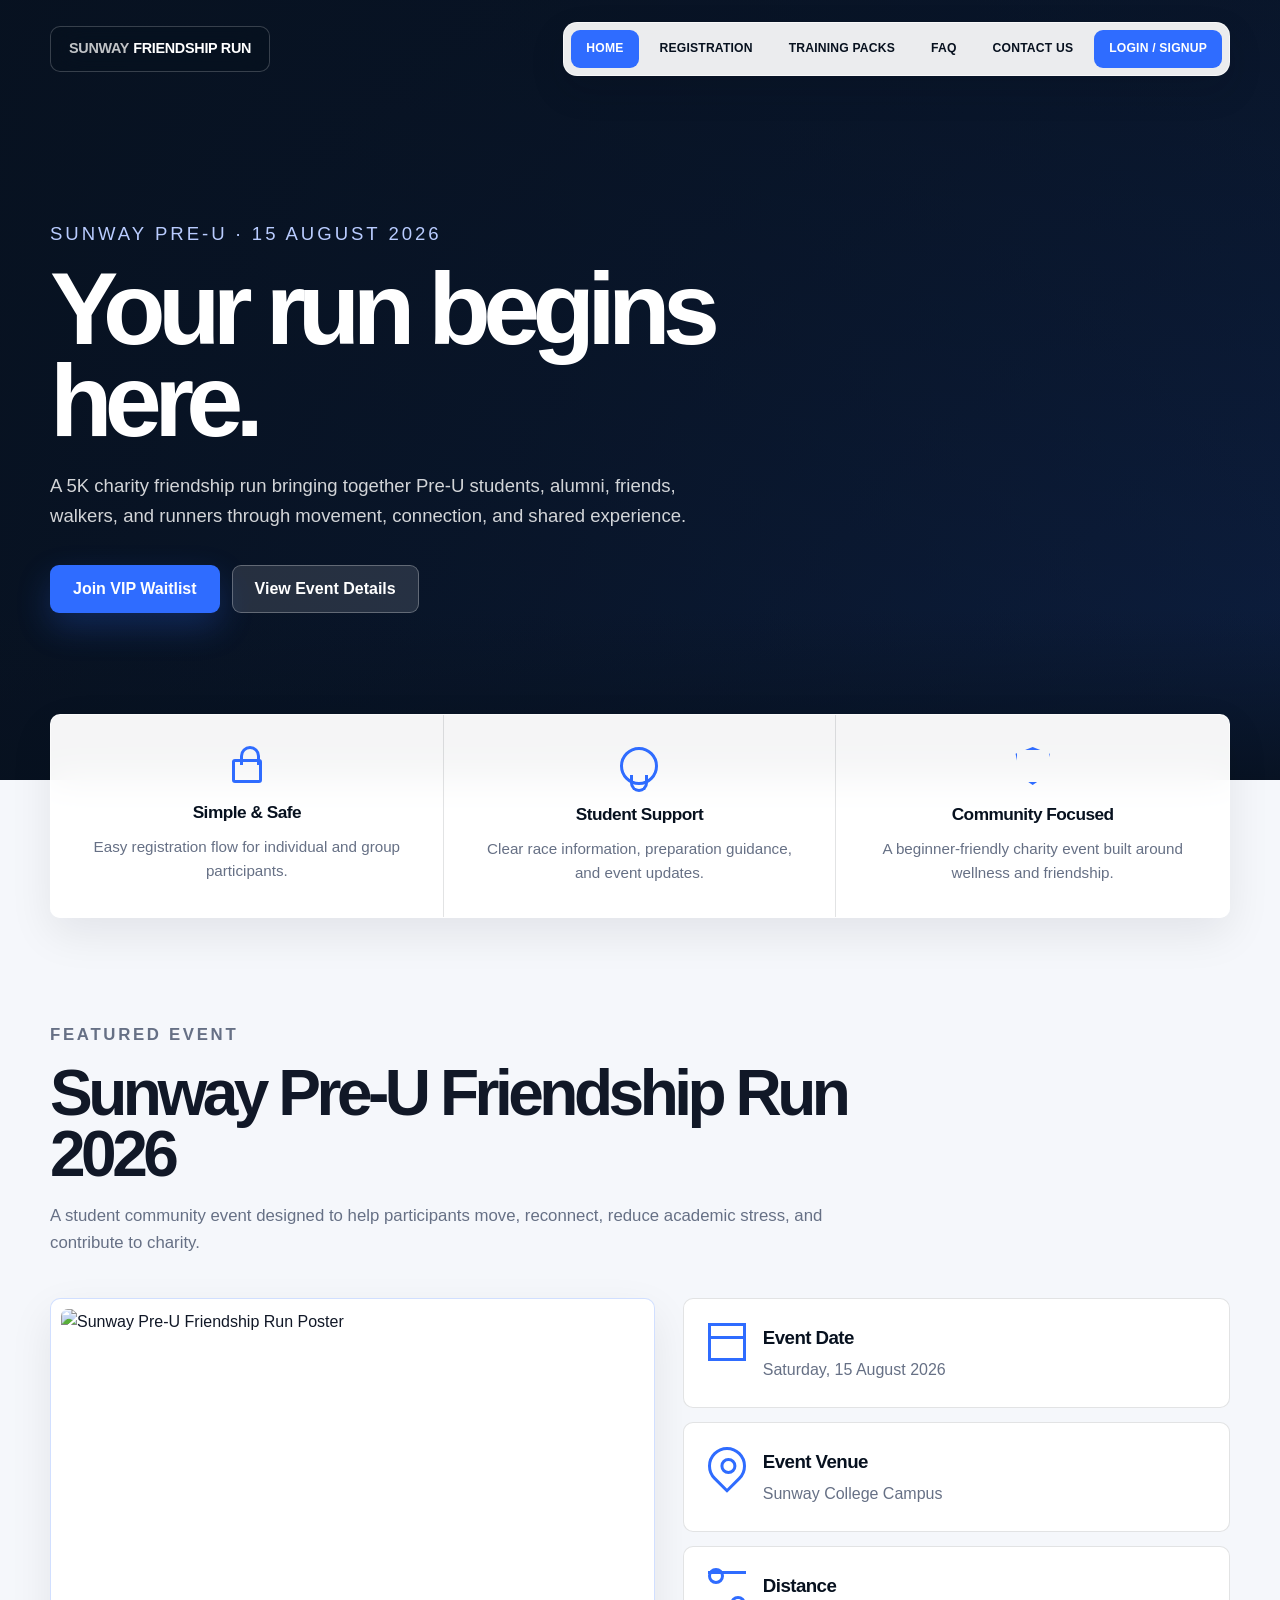
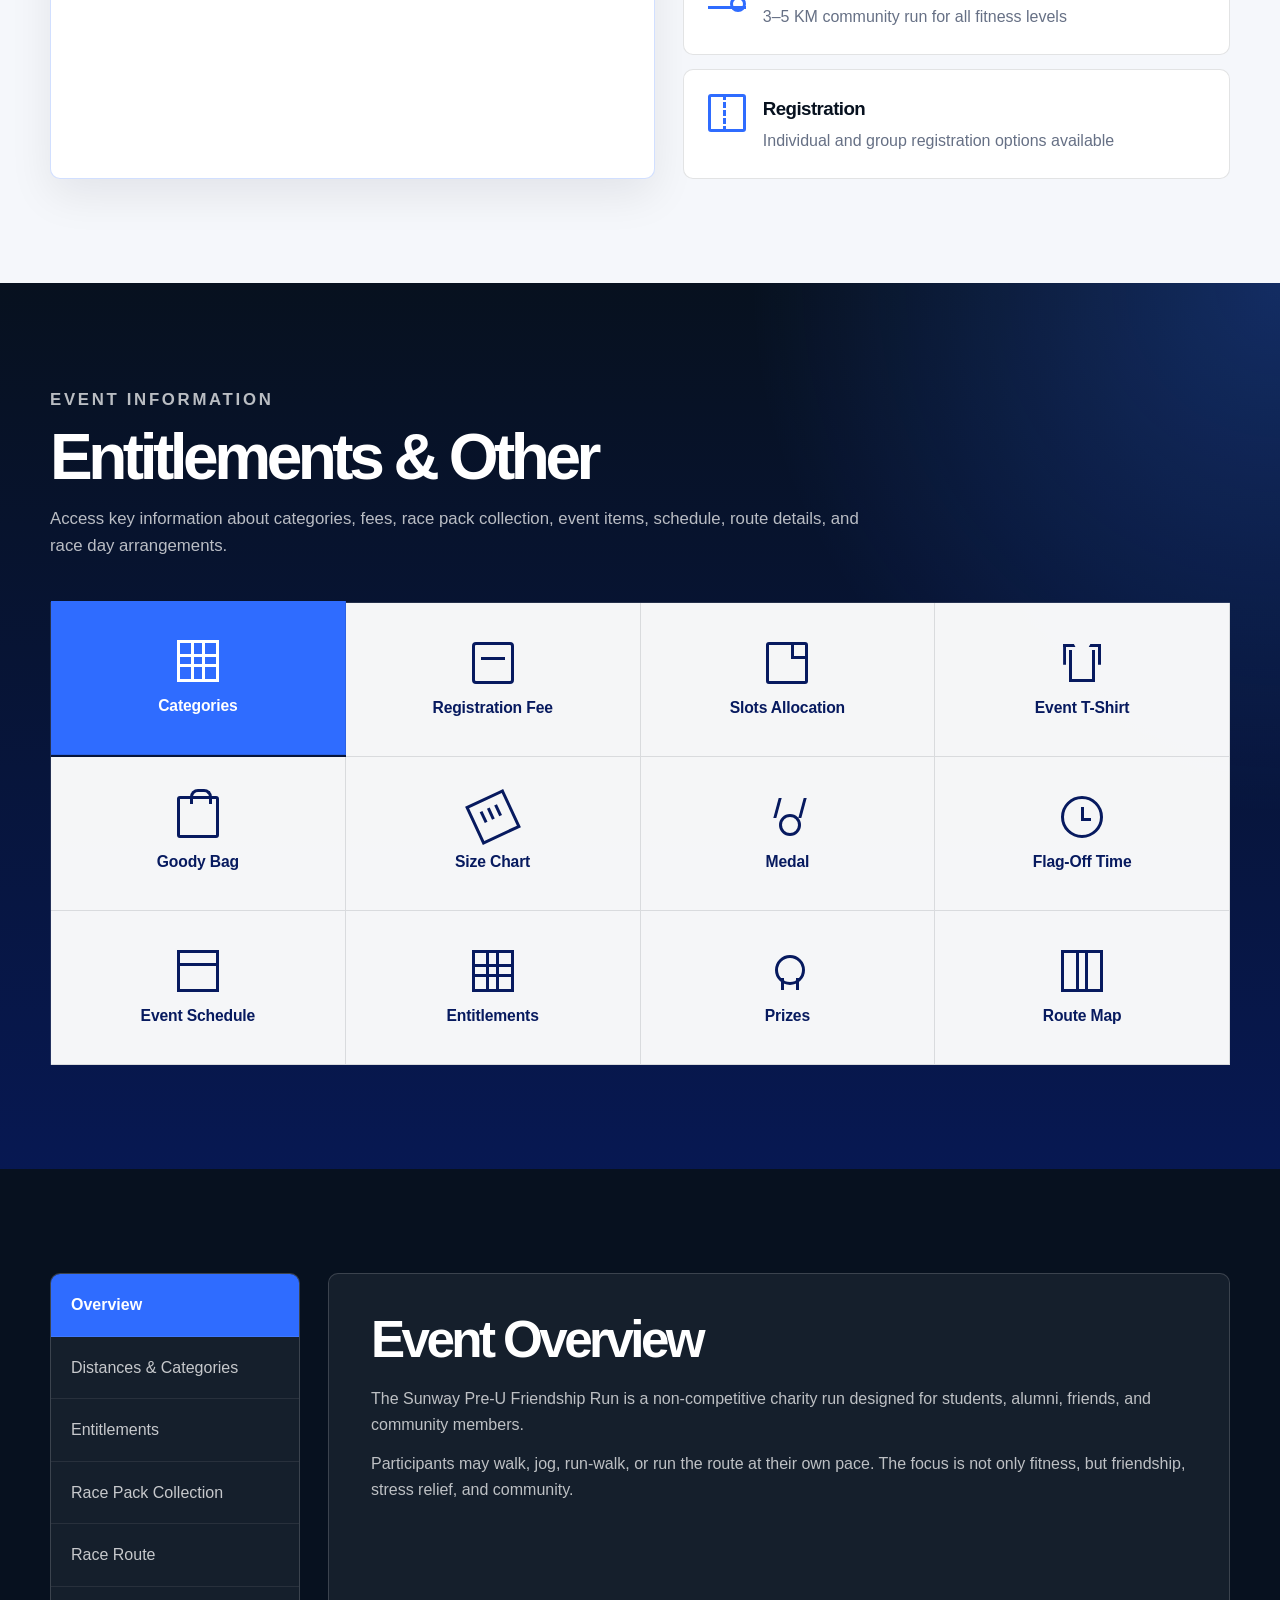
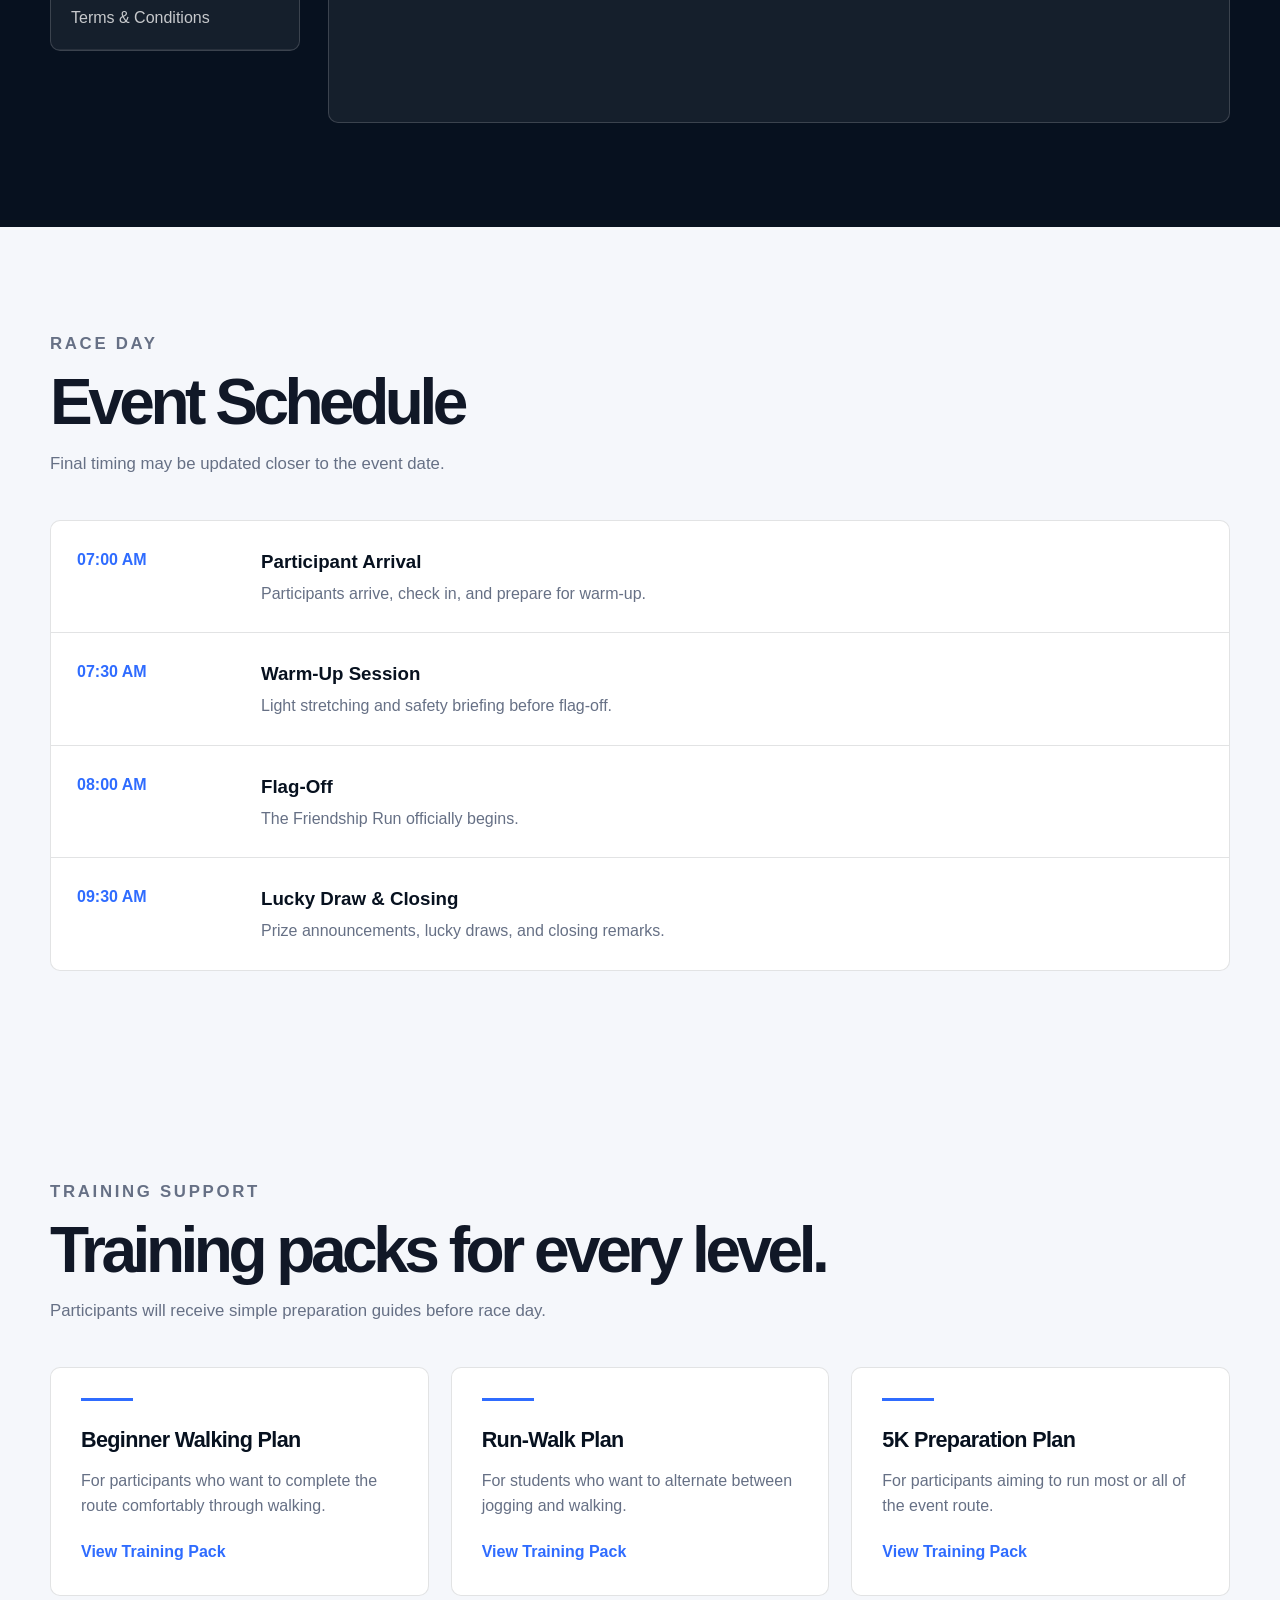
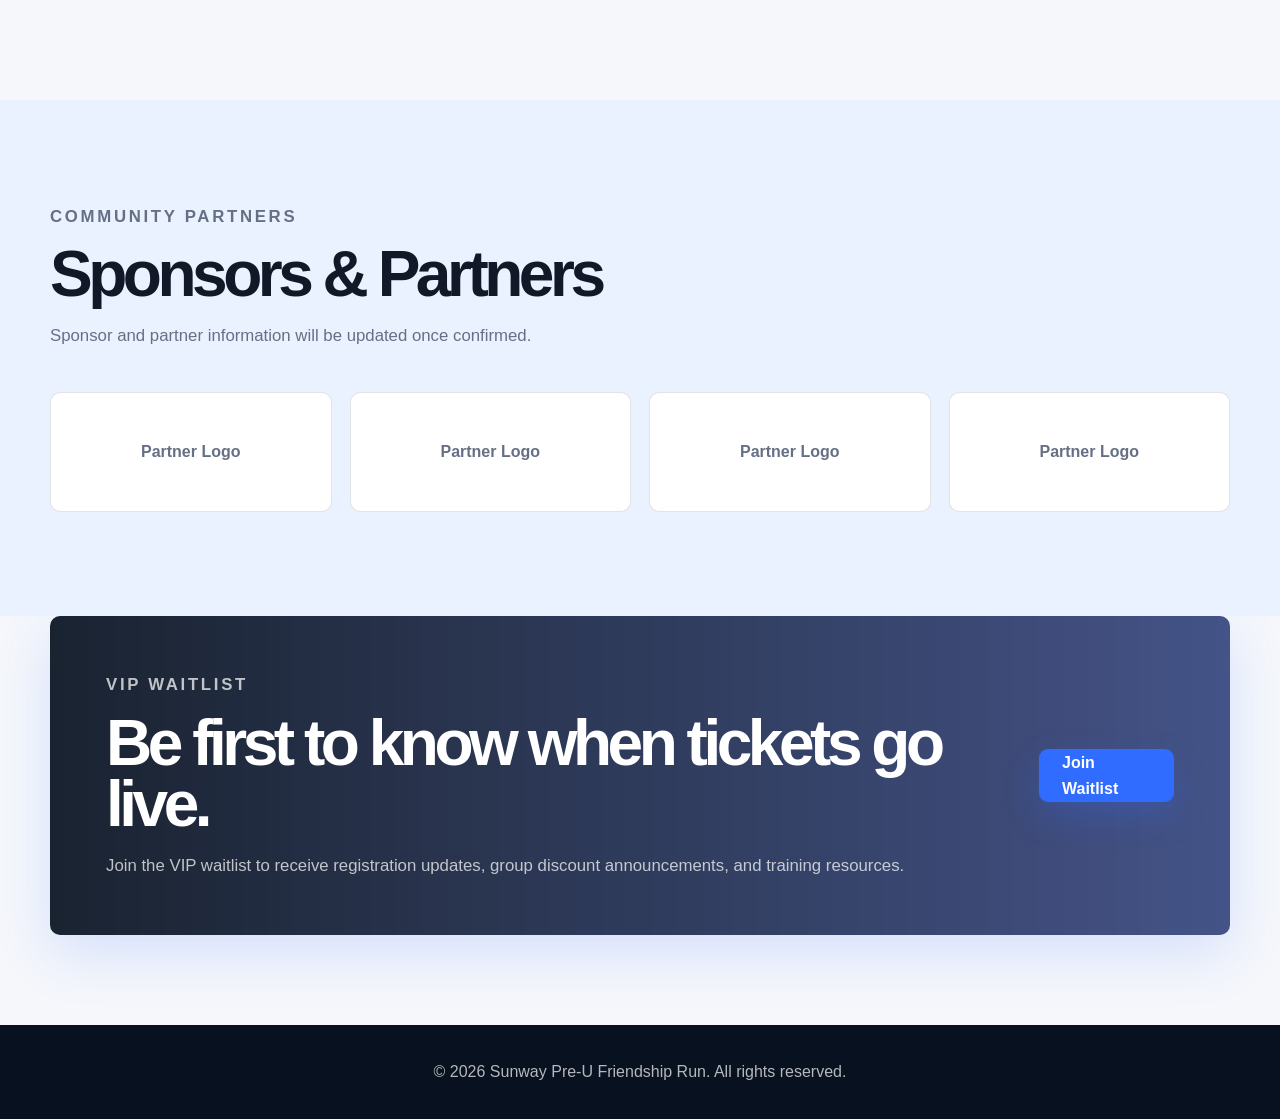
==== index.html @ 6da95107 "init proj" ====
<!DOCTYPE html>
<html lang="en">
<head>
    <meta charset="UTF-8">
    <meta name="viewport" content="width=device-width, initial-scale=1.0">
    <title>Sunway Pre-U Friendship Run 2026</title>
    <link rel="stylesheet" href="css/styles.css">
</head>
<body>

<header class="main-header">
    <a href="index.html" class="site-logo">
        <span>Sunway</span> Friendship Run
    </a>

    <button class="menu-toggle" id="menuToggle" aria-label="Open navigation menu">
        <span></span>
        <span></span>
        <span></span>
    </button>

    <nav class="nav-menu" id="navMenu">
        <a href="index.html">Home</a>
        <a href="registration.html">Registration</a>
        <a href="training.html">Training Packs</a>
        <a href="faq.html">FAQ</a>
        <a href="contact.html">Contact Us</a>
        <a href="registration.html" class="nav-cta">Login / Signup</a>
    </nav>
</header>

<section class="hero hero-home">
    <div class="hero-shade"></div>

    <div class="hero-content">
        <p class="eyebrow">Sunway Pre-U · 15 August 2026</p>
        <h1>Your run begins here.</h1>
        <p>
            A 5K charity friendship run bringing together Pre-U students, alumni,
            friends, walkers, and runners through movement, connection, and shared experience.
        </p>

        <div class="hero-actions">
            <a href="registration.html" class="btn btn-primary">Join VIP Waitlist</a>
            <a href="#event-overview" class="btn btn-ghost">View Event Details</a>
        </div>
    </div>
</section>

<section class="trust-panel">
    <article class="trust-card">
        <span class="circle-icon icon-lock"></span>
        <h3>Simple & Safe</h3>
        <p>Easy registration flow for individual and group participants.</p>
    </article>

    <article class="trust-card">
        <span class="circle-icon icon-support"></span>
        <h3>Student Support</h3>
        <p>Clear race information, preparation guidance, and event updates.</p>
    </article>

    <article class="trust-card">
        <span class="circle-icon icon-shield"></span>
        <h3>Community Focused</h3>
        <p>A beginner-friendly charity event built around wellness and friendship.</p>
    </article>
</section>

<main>

<section class="section" id="event-overview">
    <div class="section-heading">
        <p class="label">Featured Event</p>
        <h2>Sunway Pre-U Friendship Run 2026</h2>
        <p>
            A student community event designed to help participants move, reconnect,
            reduce academic stress, and contribute to charity.
        </p>
    </div>

    <div class="event-showcase">
        <div class="poster-frame">
            <img src="assets/friendship-run-poster.png" alt="Sunway Pre-U Friendship Run Poster">
        </div>

        <div class="event-detail-stack">
            <article class="detail-card">
                <span class="mini-icon icon-calendar"></span>
                <div>
                    <h3>Event Date</h3>
                    <p>Saturday, 15 August 2026</p>
                </div>
            </article>

            <article class="detail-card">
                <span class="mini-icon icon-location"></span>
                <div>
                    <h3>Event Venue</h3>
                    <p>Sunway College Campus</p>
                </div>
            </article>

            <article class="detail-card">
                <span class="mini-icon icon-route"></span>
                <div>
                    <h3>Distance</h3>
                    <p>3–5 KM community run for all fitness levels</p>
                </div>
            </article>

            <article class="detail-card">
                <span class="mini-icon icon-ticket"></span>
                <div>
                    <h3>Registration</h3>
                    <p>Individual and group registration options available</p>
                </div>
            </article>
        </div>
    </div>
</section>

<section class="section section-navy" id="information">
    <div class="section-heading light">
        <p class="label">Event Information</p>
        <h2>Entitlements & Other</h2>
        <p>
            Access key information about categories, fees, race pack collection,
            event items, schedule, route details, and race day arrangements.
        </p>
    </div>

    <div class="info-tile-grid">
        <button class="info-tile active" data-modal="modalCategories">
            <span class="tile-icon icon-grid"></span>
            <h3>Categories</h3>
        </button>

        <button class="info-tile" data-modal="modalFee">
            <span class="tile-icon icon-card"></span>
            <h3>Registration Fee</h3>
        </button>

        <button class="info-tile" data-modal="modalSlots">
            <span class="tile-icon icon-file"></span>
            <h3>Slots Allocation</h3>
        </button>

        <button class="info-tile" data-modal="modalShirt">
            <span class="tile-icon icon-shirt"></span>
            <h3>Event T-Shirt</h3>
        </button>

        <button class="info-tile" data-modal="modalGoody">
            <span class="tile-icon icon-bag"></span>
            <h3>Goody Bag</h3>
        </button>

        <button class="info-tile" data-modal="modalSize">
            <span class="tile-icon icon-ruler"></span>
            <h3>Size Chart</h3>
        </button>

        <button class="info-tile" data-modal="modalMedal">
            <span class="tile-icon icon-medal"></span>
            <h3>Medal</h3>
        </button>

        <button class="info-tile" data-modal="modalFlag">
            <span class="tile-icon icon-clock"></span>
            <h3>Flag-Off Time</h3>
        </button>

        <button class="info-tile" data-modal="modalSchedule">
            <span class="tile-icon icon-calendar"></span>
            <h3>Event Schedule</h3>
        </button>

        <button class="info-tile" data-modal="modalEntitlements">
            <span class="tile-icon icon-grid"></span>
            <h3>Entitlements</h3>
        </button>

        <button class="info-tile" data-modal="modalPrizes">
            <span class="tile-icon icon-award"></span>
            <h3>Prizes</h3>
        </button>

        <button class="info-tile" data-modal="modalRoute">
            <span class="tile-icon icon-map"></span>
            <h3>Route Map</h3>
        </button>
    </div>
</section>

<section class="section section-dark" id="details">
    <div class="details-layout">
        <aside class="side-tabs">
            <button class="tab-btn active" data-tab="overview">Overview</button>
            <button class="tab-btn" data-tab="distances">Distances & Categories</button>
            <button class="tab-btn" data-tab="entitlements">Entitlements</button>
            <button class="tab-btn" data-tab="racepack">Race Pack Collection</button>
            <button class="tab-btn" data-tab="route">Race Route</button>
            <button class="tab-btn" data-tab="terms">Terms & Conditions</button>
        </aside>

        <div class="tab-content">
            <article class="tab-panel active" id="overview">
                <h2>Event Overview</h2>
                <p>
                    The Sunway Pre-U Friendship Run is a non-competitive charity run
                    designed for students, alumni, friends, and community members.
                </p>
                <p>
                    Participants may walk, jog, run-walk, or run the route at their own pace.
                    The focus is not only fitness, but friendship, stress relief, and community.
                </p>
            </article>

            <article class="tab-panel" id="distances">
                <h2>Distances & Categories</h2>

                <div class="table-wrap">
                    <table>
                        <thead>
                            <tr>
                                <th>Distance</th>
                                <th>Category</th>
                                <th>Recommended For</th>
                            </tr>
                        </thead>
                        <tbody>
                            <tr>
                                <td>3 KM</td>
                                <td>Walker</td>
                                <td>Beginners and casual participants</td>
                            </tr>
                            <tr>
                                <td>5 KM</td>
                                <td>Run-Walk</td>
                                <td>Participants who want a light challenge</td>
                            </tr>
                            <tr>
                                <td>5 KM</td>
                                <td>Runner</td>
                                <td>Regular runners and fitness-focused participants</td>
                            </tr>
                        </tbody>
                    </table>
                </div>
            </article>

            <article class="tab-panel" id="entitlements">
                <h2>Participant Entitlements</h2>

                <div class="feature-grid">
                    <div>Official Event T-Shirt</div>
                    <div>Goody Bag</div>
                    <div>Finisher Medal</div>
                    <div>Lucky Draw Eligibility</div>
                    <div>Hydration Support</div>
                    <div>Official Event Photos</div>
                </div>
            </article>

            <article class="tab-panel" id="racepack">
                <h2>Race Pack Collection</h2>
                <div class="plain-list">
                    <p><strong>Venue:</strong> Sunway College Campus</p>
                    <p><strong>Date:</strong> To be announced</p>
                    <p><strong>Time:</strong> 10:00 AM – 5:00 PM</p>
                    <p><strong>Required:</strong> Student ID or registration confirmation</p>
                </div>
            </article>

            <article class="tab-panel" id="route">
                <h2>Race Route</h2>
                <p>
                    The route will be designed to be beginner-friendly, safe, and accessible.
                    Water stations, marshals, and first-aid support will be available.
                </p>

                <div class="route-placeholder">
                    Route Map Placeholder
                </div>
            </article>

            <article class="tab-panel" id="terms">
                <h2>Terms & Conditions</h2>
                <ul class="clean-list">
                    <li>Participants must follow marshal and organiser instructions.</li>
                    <li>Registration details must be accurate and complete.</li>
                    <li>Participants are responsible for arriving before flag-off.</li>
                    <li>Event details may be updated for safety or logistical reasons.</li>
                </ul>
            </article>
        </div>
    </div>
</section>

<section class="section" id="schedule">
    <div class="section-heading">
        <p class="label">Race Day</p>
        <h2>Event Schedule</h2>
        <p>Final timing may be updated closer to the event date.</p>
    </div>

    <div class="schedule-list">
        <article class="schedule-row">
            <div class="schedule-time">07:00 AM</div>
            <div>
                <h3>Participant Arrival</h3>
                <p>Participants arrive, check in, and prepare for warm-up.</p>
            </div>
        </article>

        <article class="schedule-row">
            <div class="schedule-time">07:30 AM</div>
            <div>
                <h3>Warm-Up Session</h3>
                <p>Light stretching and safety briefing before flag-off.</p>
            </div>
        </article>

        <article class="schedule-row">
            <div class="schedule-time">08:00 AM</div>
            <div>
                <h3>Flag-Off</h3>
                <p>The Friendship Run officially begins.</p>
            </div>
        </article>

        <article class="schedule-row">
            <div class="schedule-time">09:30 AM</div>
            <div>
                <h3>Lucky Draw & Closing</h3>
                <p>Prize announcements, lucky draws, and closing remarks.</p>
            </div>
        </article>
    </div>
</section>

<section class="section">
    <div class="section-heading">
        <p class="label">Training Support</p>
        <h2>Training packs for every level.</h2>
        <p>
            Participants will receive simple preparation guides before race day.
        </p>
    </div>

    <div class="cards-grid">
        <article class="content-card">
            <span class="card-line"></span>
            <h3>Beginner Walking Plan</h3>
            <p>For participants who want to complete the route comfortably through walking.</p>
            <a href="training.html">View Training Pack</a>
        </article>

        <article class="content-card">
            <span class="card-line"></span>
            <h3>Run-Walk Plan</h3>
            <p>For students who want to alternate between jogging and walking.</p>
            <a href="training.html">View Training Pack</a>
        </article>

        <article class="content-card">
            <span class="card-line"></span>
            <h3>5K Preparation Plan</h3>
            <p>For participants aiming to run most or all of the event route.</p>
            <a href="training.html">View Training Pack</a>
        </article>
    </div>
</section>

<section class="section section-muted">
    <div class="section-heading">
        <p class="label">Community Partners</p>
        <h2>Sponsors & Partners</h2>
        <p>Sponsor and partner information will be updated once confirmed.</p>
    </div>

    <div class="partner-grid">
        <div class="partner-card">Partner Logo</div>
        <div class="partner-card">Partner Logo</div>
        <div class="partner-card">Partner Logo</div>
        <div class="partner-card">Partner Logo</div>
    </div>
</section>

<section class="cta-section">
    <div>
        <p class="label">VIP Waitlist</p>
        <h2>Be first to know when tickets go live.</h2>
        <p>
            Join the VIP waitlist to receive registration updates,
            group discount announcements, and training resources.
        </p>
    </div>

    <a href="registration.html" class="btn btn-primary">Join Waitlist</a>
</section>

</main>

<footer class="footer">
    <p>© 2026 Sunway Pre-U Friendship Run. All rights reserved.</p>
</footer>

<!-- MODALS -->
<div class="modal" id="modalCategories">
    <div class="modal-box">
        <button class="modal-close">×</button>
        <h2>Categories</h2>
        <p>Participants may choose Walker, Run-Walk, or Runner categories depending on their comfort level.</p>
    </div>
</div>

<div class="modal" id="modalFee">
    <div class="modal-box">
        <button class="modal-close">×</button>
        <h2>Registration Fee</h2>
        <p>Individual and group registration fees will be announced once ticket sales open.</p>
    </div>
</div>

<div class="modal" id="modalSlots">
    <div class="modal-box">
        <button class="modal-close">×</button>
        <h2>Slots Allocation</h2>
        <p>Slots will be limited and confirmed through official registration channels.</p>
    </div>
</div>

<div class="modal" id="modalShirt">
    <div class="modal-box">
        <button class="modal-close">×</button>
        <h2>Event T-Shirt</h2>
        <p>All registered participants will receive an official event t-shirt.</p>
    </div>
</div>

<div class="modal" id="modalGoody">
    <div class="modal-box">
        <button class="modal-close">×</button>
        <h2>Goody Bag</h2>
        <p>Participants will receive a goody bag during race pack collection.</p>
    </div>
</div>

<div class="modal" id="modalSize">
    <div class="modal-box">
        <button class="modal-close">×</button>
        <h2>Size Chart</h2>
        <p>The t-shirt size chart will be released together with registration details.</p>
    </div>
</div>

<div class="modal" id="modalMedal">
    <div class="modal-box">
        <button class="modal-close">×</button>
        <h2>Medal</h2>
        <p>Registered finishers will receive a finisher medal after completing the route.</p>
    </div>
</div>

<div class="modal" id="modalFlag">
    <div class="modal-box">
        <button class="modal-close">×</button>
        <h2>Flag-Off Time</h2>
        <p>The expected flag-off time is 8:00 AM. Final timing will be confirmed closer to race day.</p>
    </div>
</div>

<div class="modal" id="modalSchedule">
    <div class="modal-box">
        <button class="modal-close">×</button>
        <h2>Event Schedule</h2>
        <p>The event schedule includes arrival, warm-up, flag-off, post-run activities, lucky draw, and closing.</p>
    </div>
</div>

<div class="modal" id="modalEntitlements">
    <div class="modal-box">
        <button class="modal-close">×</button>
        <h2>Entitlements</h2>
        <p>Entitlements include event t-shirt, goody bag, medal, lucky draw eligibility, hydration support, and photos.</p>
    </div>
</div>

<div class="modal" id="modalPrizes">
    <div class="modal-box">
        <button class="modal-close">×</button>
        <h2>Prizes</h2>
        <p>Lucky draw prizes and special awards will be announced before the event.</p>
    </div>
</div>

<div class="modal" id="modalRoute">
    <div class="modal-box">
        <button class="modal-close">×</button>
        <h2>Route Map</h2>
        <p>The final route map will be uploaded once confirmed by the organising committee.</p>
    </div>
</div>

<script src="js/app.js"></script>
</body>
</html>
---- css/styles.css ----
/* Sunway Pre-U Friendship Run 2026
   Modern Marathon Website UI
   Direction:
   - Sunway Student Ambassadors-inspired sleekness
   - Celestia/Genshin blue identity
   - No heavy button gradients
   - Informative race-event layout
   - Clean animations, not overdone
*/

:root {
    --blue: #2f6cff;
    --blue-dark: #164fd9;
    --blue-deep: #071a5f;
    --blue-soft: #eaf1ff;

    --ink: #07111f;
    --ink-2: #0d1b2f;
    --ink-3: #15233a;

    --white: #ffffff;
    --bg: #f5f7fb;
    --paper: #ffffff;

    --text: #111827;
    --muted: #667085;
    --muted-light: rgba(255,255,255,0.72);

    --line: rgba(17,24,39,0.12);
    --line-blue: rgba(47,108,255,0.22);
    --line-light: rgba(255,255,255,0.16);

    --radius: 10px;
    --radius-sm: 7px;
    --container: 1180px;

    --shadow-soft: 0 16px 44px rgba(7,17,31,0.08);
    --shadow-blue: 0 18px 56px rgba(47,108,255,0.16);
    --ease: cubic-bezier(.2,.8,.2,1);
}

* {
    box-sizing: border-box;
    margin: 0;
    padding: 0;
}

html {
    scroll-behavior: smooth;
}

body {
    font-family: Inter, Arial, Helvetica, sans-serif;
    background: var(--bg);
    color: var(--text);
    line-height: 1.6;
    -webkit-font-smoothing: antialiased;
    overflow-x: hidden;
}

::selection {
    background: var(--blue);
    color: var(--white);
}

img {
    width: 100%;
    display: block;
}

a {
    color: inherit;
    text-decoration: none;
}

button,
input,
select,
textarea {
    font: inherit;
}

button {
    cursor: pointer;
}

/* ANIMATIONS */

@keyframes fadeUp {
    from {
        opacity: 0;
        transform: translateY(22px);
    }
    to {
        opacity: 1;
        transform: translateY(0);
    }
}

@keyframes slowPan {
    from {
        transform: scale(1.04);
    }
    to {
        transform: scale(1.09);
    }
}

@keyframes lineMove {
    from {
        transform: translateX(-100%);
    }
    to {
        transform: translateX(100%);
    }
}

/* HEADER */

.main-header {
    position: fixed;
    top: 18px;
    left: max(18px, calc((100% - var(--container)) / 2));
    right: max(18px, calc((100% - var(--container)) / 2));
    height: 62px;
    z-index: 100;
    display: flex;
    align-items: center;
    justify-content: space-between;
    pointer-events: none;
}

.site-logo {
    pointer-events: auto;
    min-height: 46px;
    display: inline-flex;
    align-items: center;
    padding: 0 18px;
    color: var(--white);
    font-size: 0.9rem;
    font-weight: 900;
    text-transform: uppercase;
    letter-spacing: -0.02em;
    background: rgba(7,17,31,0.54);
    border: 1px solid rgba(255,255,255,0.2);
    backdrop-filter: blur(16px);
    border-radius: var(--radius);
    transition: 0.2s var(--ease);
}

.site-logo span {
    opacity: 0.75;
    margin-right: 4px;
}

.site-logo:hover {
    background: var(--blue);
    transform: translateY(-1px);
}

.nav-menu {
    pointer-events: auto;
    display: flex;
    align-items: center;
    gap: 6px;
    padding: 7px;
    background: rgba(255,255,255,0.92);
    border: 1px solid rgba(255,255,255,0.62);
    backdrop-filter: blur(18px);
    border-radius: 14px;
    box-shadow: 0 14px 34px rgba(7,17,31,0.14);
}

.nav-menu a {
    min-height: 38px;
    display: inline-flex;
    align-items: center;
    padding: 0 15px;
    color: var(--ink);
    font-size: 0.76rem;
    font-weight: 900;
    text-transform: uppercase;
    letter-spacing: 0.015em;
    border-radius: 9px;
    transition: 0.18s var(--ease);
}

.nav-menu a:hover,
.nav-menu a.active {
    background: var(--blue);
    color: var(--white);
}

.nav-cta {
    background: var(--blue) !important;
    color: var(--white) !important;
}

.nav-cta:hover {
    background: var(--blue-dark) !important;
}

.menu-toggle {
    pointer-events: auto;
    width: 48px;
    height: 48px;
    display: none;
    flex-direction: column;
    justify-content: center;
    gap: 6px;
    background: rgba(255,255,255,0.94);
    border: 1px solid rgba(255,255,255,0.62);
    border-radius: var(--radius);
    backdrop-filter: blur(16px);
}

.menu-toggle span {
    width: 22px;
    height: 2px;
    background: var(--ink);
    display: block;
    margin-inline: auto;
}

/* HERO */

.hero {
    min-height: 780px;
    position: relative;
    display: flex;
    align-items: center;
    padding: 128px max(24px, calc((100% - var(--container)) / 2)) 76px;
    background: var(--ink);
    overflow: hidden;
}

.hero::before {
    content: "";
    position: absolute;
    inset: 0;
    background:
        linear-gradient(90deg, rgba(7,17,31,0.92) 0%, rgba(7,17,31,0.72) 42%, rgba(7,17,31,0.34) 100%),
        linear-gradient(180deg, rgba(47,108,255,0.08), rgba(47,108,255,0.22)),
        url("../assets/friendship-run-poster.png");
    background-size: cover;
    background-position: center;
    animation: slowPan 14s ease-in-out alternate infinite;
}

.hero::after {
    content: "";
    position: absolute;
    inset: auto 0 0;
    height: 170px;
    background: linear-gradient(180deg, transparent, rgba(7,17,31,0.88));
    pointer-events: none;
}

.hero-shade {
    display: none;
}

.hero-content {
    position: relative;
    z-index: 2;
    max-width: 780px;
    color: var(--white);
    animation: fadeUp 0.75s var(--ease) both;
}

.eyebrow,
.label {
    color: var(--blue);
    font-size: 0.76rem;
    font-weight: 900;
    text-transform: uppercase;
    letter-spacing: 0.16em;
    margin-bottom: 14px;
}

.hero .eyebrow {
    color: #b9ccff;
}

.hero h1 {
    max-width: 820px;
    font-size: clamp(3.6rem, 8vw, 7.4rem);
    line-height: 0.9;
    font-weight: 900;
    letter-spacing: -0.075em;
    margin-bottom: 24px;
}

.hero p {
    max-width: 650px;
    color: rgba(255,255,255,0.82);
    font-size: clamp(1rem, 1.45vw, 1.16rem);
    font-weight: 500;
}

.hero-actions {
    margin-top: 34px;
    display: flex;
    gap: 12px;
    flex-wrap: wrap;
}

.hero-stats {
    position: relative;
    z-index: 2;
    margin-left: auto;
    width: min(360px, 32vw);
    display: grid;
    gap: 12px;
    animation: fadeUp 0.9s var(--ease) 0.12s both;
}

.hero-stat-card {
    background: rgba(255,255,255,0.12);
    border: 1px solid rgba(255,255,255,0.18);
    backdrop-filter: blur(16px);
    border-radius: var(--radius);
    padding: 18px;
    color: var(--white);
}

.hero-stat-card strong {
    display: block;
    font-size: 1.8rem;
    line-height: 1;
    letter-spacing: -0.05em;
}

.hero-stat-card span {
    display: block;
    color: rgba(255,255,255,0.72);
    margin-top: 7px;
    font-size: 0.9rem;
}

/* BUTTONS */

.btn {
    min-height: 48px;
    padding: 0 22px;
    border-radius: 9px;
    border: 1px solid transparent;
    display: inline-flex;
    align-items: center;
    justify-content: center;
    font-weight: 900;
    transition: 0.18s var(--ease);
    position: relative;
    overflow: hidden;
}

.btn:hover {
    transform: translateY(-2px);
}

.btn-primary {
    background: var(--blue);
    color: var(--white);
    box-shadow: 0 14px 34px rgba(47,108,255,0.24);
}

.btn-primary:hover {
    background: var(--blue-dark);
}

.btn-ghost {
    color: var(--white);
    background: rgba(255,255,255,0.12);
    border-color: rgba(255,255,255,0.28);
    backdrop-filter: blur(12px);
}

.btn-ghost:hover {
    background: rgba(255,255,255,0.18);
}

/* TRUST PANEL */

.trust-panel {
    width: min(100% - 48px, var(--container));
    margin: -66px auto 0;
    background: rgba(255,255,255,0.96);
    color: var(--ink);
    display: grid;
    grid-template-columns: repeat(3, 1fr);
    position: relative;
    z-index: 5;
    border: 1px solid rgba(255,255,255,0.68);
    border-radius: var(--radius);
    overflow: hidden;
    box-shadow: var(--shadow-soft);
    backdrop-filter: blur(18px);
    animation: fadeUp 0.65s var(--ease) both;
}

.trust-card {
    padding: 32px 30px;
    text-align: center;
    transition: 0.2s var(--ease);
}

.trust-card:hover {
    background: var(--blue-soft);
}

.trust-card:not(:last-child) {
    border-right: 1px solid var(--line);
}

.trust-card h3 {
    font-size: 1.08rem;
    margin: 16px 0 8px;
    letter-spacing: -0.03em;
}

.trust-card p {
    color: var(--muted);
    max-width: 320px;
    margin-inline: auto;
    font-size: 0.95rem;
}

/* SECTIONS */

.section {
    width: min(100% - 48px, var(--container));
    margin: 0 auto;
    padding: 104px 0;
    animation: fadeUp 0.65s var(--ease) both;
}

.section-navy,
.section-dark,
.section-muted {
    width: 100%;
    max-width: none;
    padding: 104px max(24px, calc((100% - var(--container)) / 2));
}

.section-navy {
    background:
        radial-gradient(circle at top right, rgba(47,108,255,0.30), transparent 34%),
        linear-gradient(180deg, #07111f, #071a5f 125%);
}

.section-dark {
    background: #07111f;
}

.section-muted {
    background: var(--blue-soft);
}

.section-heading {
    max-width: 820px;
    margin-bottom: 42px;
}

.section-heading h2,
.page-hero h1,
.cta-section h2 {
    font-size: clamp(2.4rem, 5vw, 4.8rem);
    line-height: 0.95;
    font-weight: 900;
    letter-spacing: -0.07em;
    margin-bottom: 18px;
}

.section-heading p,
.page-hero p,
.cta-section p {
    color: var(--muted);
    font-size: 1.05rem;
}

.section-heading.light h2 {
    color: var(--white);
}

.section-heading.light p {
    color: var(--muted-light);
}

/* EVENT SHOWCASE */

.event-showcase {
    display: grid;
    grid-template-columns: 1.05fr 0.95fr;
    gap: 28px;
    align-items: stretch;
}

.poster-frame {
    background: var(--white);
    padding: 10px;
    border: 1px solid var(--line-blue);
    border-radius: var(--radius);
    box-shadow: var(--shadow-soft);
    transition: 0.22s var(--ease);
}

.poster-frame:hover {
    transform: translateY(-3px);
    box-shadow: var(--shadow-blue);
}

.poster-frame img {
    border-radius: var(--radius-sm);
}

.event-detail-stack {
    display: grid;
    gap: 14px;
}

.detail-card {
    background: var(--white);
    border: 1px solid var(--line);
    border-radius: var(--radius);
    padding: 24px;
    display: flex;
    gap: 17px;
    align-items: flex-start;
    transition: 0.2s var(--ease);
}

.detail-card:hover {
    transform: translateX(4px);
    border-color: var(--line-blue);
}

.detail-card h3 {
    color: var(--ink);
    margin-bottom: 4px;
    letter-spacing: -0.03em;
}

.detail-card p {
    color: var(--muted);
}

/* ENTITLEMENTS */

.info-tile-grid {
    display: grid;
    grid-template-columns: repeat(4, 1fr);
    border-left: 1px solid rgba(255,255,255,0.12);
    border-top: 1px solid rgba(255,255,255,0.12);
}

.info-tile {
    min-height: 154px;
    background: rgba(255,255,255,0.96);
    color: var(--blue-deep);
    border: 0;
    border-right: 1px solid rgba(17,24,39,0.12);
    border-bottom: 1px solid rgba(17,24,39,0.12);
    display: flex;
    flex-direction: column;
    align-items: center;
    justify-content: center;
    gap: 14px;
    text-align: center;
    padding: 24px;
    transition: 0.2s var(--ease);
}

.info-tile:hover,
.info-tile.active {
    background: var(--blue);
    color: var(--white);
    transform: translateY(-2px);
}

.info-tile h3 {
    font-size: 0.98rem;
    line-height: 1.25;
    letter-spacing: -0.01em;
}

/* CSS ICONS */

.tile-icon,
.mini-icon,
.circle-icon {
    display: block;
    position: relative;
    color: currentColor;
    flex-shrink: 0;
}

.tile-icon {
    width: 42px;
    height: 42px;
}

.mini-icon {
    width: 38px;
    height: 38px;
    color: var(--blue);
}

.circle-icon {
    width: 38px;
    height: 38px;
    margin-inline: auto;
    color: var(--blue);
}

.icon-grid {
    border: 3px solid currentColor;
    background:
        linear-gradient(currentColor, currentColor) 33% 0 / 3px 100% no-repeat,
        linear-gradient(currentColor, currentColor) 66% 0 / 3px 100% no-repeat,
        linear-gradient(currentColor, currentColor) 0 33% / 100% 3px no-repeat,
        linear-gradient(currentColor, currentColor) 0 66% / 100% 3px no-repeat;
}

.icon-card {
    border: 3px solid currentColor;
    border-radius: 4px;
}

.icon-card::before {
    content: "";
    position: absolute;
    left: 6px;
    right: 6px;
    top: 12px;
    height: 3px;
    background: currentColor;
}

.icon-file {
    border: 3px solid currentColor;
    border-radius: 3px;
}

.icon-file::before {
    content: "";
    position: absolute;
    top: -3px;
    right: -3px;
    width: 14px;
    height: 14px;
    border-left: 3px solid currentColor;
    border-bottom: 3px solid currentColor;
    background: inherit;
}

.icon-shirt::before {
    content: "";
    position: absolute;
    inset: 8px 8px 2px;
    border: 3px solid currentColor;
    border-top: 0;
}

.icon-shirt::after {
    content: "";
    position: absolute;
    left: 2px;
    right: 2px;
    top: 2px;
    height: 18px;
    border: 3px solid currentColor;
    border-bottom: 0;
    clip-path: polygon(0 0, 28% 0, 38% 35%, 62% 35%, 72% 0, 100% 0, 100% 100%, 72% 100%, 72% 35%, 28% 35%, 28% 100%, 0 100%);
}

.icon-bag {
    border: 3px solid currentColor;
    border-radius: 3px;
}

.icon-bag::before {
    content: "";
    position: absolute;
    left: 10px;
    top: -10px;
    width: 16px;
    height: 12px;
    border: 3px solid currentColor;
    border-bottom: 0;
    border-radius: 8px 8px 0 0;
}

.icon-ruler {
    border: 3px solid currentColor;
    transform: rotate(-25deg);
}

.icon-ruler::before {
    content: "";
    position: absolute;
    top: 8px;
    left: 8px;
    width: 3px;
    height: 12px;
    background: currentColor;
    box-shadow: 8px 0 0 currentColor, 16px 0 0 currentColor;
}

.icon-medal::before {
    content: "";
    position: absolute;
    left: 13px;
    top: 18px;
    width: 16px;
    height: 16px;
    border: 3px solid currentColor;
    border-radius: 50%;
}

.icon-medal::after {
    content: "";
    position: absolute;
    left: 10px;
    top: 2px;
    width: 22px;
    height: 20px;
    border-left: 3px solid currentColor;
    border-right: 3px solid currentColor;
    transform: skew(-15deg);
}

.icon-clock {
    border: 3px solid currentColor;
    border-radius: 50%;
}

.icon-clock::before {
    content: "";
    position: absolute;
    left: 17px;
    top: 8px;
    width: 3px;
    height: 12px;
    background: currentColor;
}

.icon-clock::after {
    content: "";
    position: absolute;
    left: 17px;
    top: 19px;
    width: 10px;
    height: 3px;
    background: currentColor;
}

.icon-calendar {
    border: 3px solid currentColor;
}

.icon-calendar::before {
    content: "";
    position: absolute;
    top: 10px;
    left: 0;
    right: 0;
    height: 3px;
    background: currentColor;
}

.icon-award::before {
    content: "";
    position: absolute;
    left: 9px;
    top: 5px;
    width: 24px;
    height: 24px;
    border: 3px solid currentColor;
    border-radius: 50%;
}

.icon-award::after {
    content: "";
    position: absolute;
    left: 15px;
    top: 28px;
    width: 12px;
    height: 12px;
    border-left: 3px solid currentColor;
    border-right: 3px solid currentColor;
}

.icon-map {
    border: 3px solid currentColor;
}

.icon-map::before {
    content: "";
    position: absolute;
    left: 12px;
    top: 0;
    bottom: 0;
    border-left: 3px solid currentColor;
}

.icon-map::after {
    content: "";
    position: absolute;
    right: 12px;
    top: 0;
    bottom: 0;
    border-left: 3px solid currentColor;
}

.icon-location {
    border: 3px solid currentColor;
    border-radius: 50% 50% 50% 0;
    transform: rotate(-45deg);
}

.icon-location::before {
    content: "";
    position: absolute;
    width: 10px;
    height: 10px;
    border: 3px solid currentColor;
    border-radius: 50%;
    left: 9px;
    top: 9px;
}

.icon-route {
    border-top: 3px solid currentColor;
    border-bottom: 3px solid currentColor;
}

.icon-route::before,
.icon-route::after {
    content: "";
    position: absolute;
    width: 10px;
    height: 10px;
    border: 3px solid currentColor;
    border-radius: 50%;
}

.icon-route::before {
    left: 0;
    top: -6px;
}

.icon-route::after {
    right: 0;
    bottom: -6px;
}

.icon-ticket {
    border: 3px solid currentColor;
    border-radius: 3px;
}

.icon-ticket::before {
    content: "";
    position: absolute;
    top: -3px;
    bottom: -3px;
    left: 12px;
    border-left: 3px dashed currentColor;
}

.icon-lock {
    border: 3px solid currentColor;
    border-radius: 3px;
    width: 30px;
    height: 24px;
    margin-top: 12px;
}

.icon-lock::before {
    content: "";
    position: absolute;
    left: 5px;
    top: -16px;
    width: 14px;
    height: 16px;
    border: 3px solid currentColor;
    border-bottom: 0;
    border-radius: 10px 10px 0 0;
}

.icon-support {
    border: 3px solid currentColor;
    border-radius: 50%;
}

.icon-support::before {
    content: "";
    position: absolute;
    left: 7px;
    right: 7px;
    bottom: -10px;
    height: 14px;
    border: 3px solid currentColor;
    border-top: 0;
    border-radius: 0 0 12px 12px;
}

.icon-shield {
    border: 3px solid currentColor;
    clip-path: polygon(50% 0, 95% 18%, 82% 78%, 50% 100%, 18% 78%, 5% 18%);
}

/* DETAILS TABS */

.details-layout {
    width: min(100%, var(--container));
    margin: 0 auto;
    display: grid;
    grid-template-columns: 250px 1fr;
    gap: 28px;
}

.side-tabs {
    background: rgba(255,255,255,0.06);
    align-self: start;
    position: sticky;
    top: 104px;
    border: 1px solid var(--line-light);
    border-radius: var(--radius);
    overflow: hidden;
}

.tab-btn {
    width: 100%;
    border: 0;
    background: transparent;
    color: rgba(255,255,255,0.76);
    padding: 18px 20px;
    text-align: left;
    border-bottom: 1px solid rgba(255,255,255,0.08);
    transition: 0.18s var(--ease);
}

.tab-btn:hover,
.tab-btn.active {
    background: var(--blue);
    color: var(--white);
    font-weight: 900;
}

.tab-content {
    background: rgba(255,255,255,0.06);
    border: 1px solid var(--line-light);
    padding: 42px;
    color: var(--white);
    min-height: 450px;
    border-radius: var(--radius);
}

.tab-panel {
    display: none;
}

.tab-panel.active {
    display: block;
    animation: fadeUp 0.35s var(--ease) both;
}

.tab-panel h2 {
    font-size: clamp(2.2rem, 4vw, 4rem);
    font-weight: 900;
    line-height: 0.94;
    letter-spacing: -0.07em;
    margin-bottom: 22px;
}

.tab-panel p {
    color: var(--muted-light);
    margin-bottom: 14px;
}

/* TABLE */

.table-wrap {
    overflow-x: auto;
    border: 1px solid var(--line-light);
    border-radius: var(--radius);
}

table {
    width: 100%;
    border-collapse: collapse;
    min-width: 620px;
}

th,
td {
    padding: 17px 18px;
    text-align: left;
    border-bottom: 1px solid rgba(255,255,255,0.1);
}

th {
    background: var(--blue);
    color: var(--white);
    text-transform: uppercase;
    font-size: 0.78rem;
    letter-spacing: 0.08em;
}

td {
    color: rgba(255,255,255,0.82);
}

.feature-grid {
    display: grid;
    grid-template-columns: repeat(3, 1fr);
    gap: 14px;
}

.feature-grid div {
    background: rgba(255,255,255,0.08);
    padding: 18px;
    border: 1px solid rgba(255,255,255,0.1);
    font-weight: 800;
    border-radius: var(--radius-sm);
}

.plain-list p + p,
.clean-list li + li {
    margin-top: 10px;
}

.clean-list {
    padding-left: 20px;
    color: rgba(255,255,255,0.75);
}

.route-placeholder {
    margin-top: 24px;
    min-height: 280px;
    border: 1px dashed rgba(255,255,255,0.28);
    border-radius: var(--radius);
    display: grid;
    place-items: center;
    color: rgba(255,255,255,0.65);
}

/* SCHEDULE */

.schedule-list {
    background: var(--white);
    border: 1px solid var(--line);
    border-radius: var(--radius);
    overflow: hidden;
}

.schedule-row {
    display: grid;
    grid-template-columns: 160px 1fr;
    gap: 24px;
    padding: 26px;
    border-bottom: 1px solid var(--line);
    transition: 0.18s var(--ease);
}

.schedule-row:hover {
    background: var(--blue-soft);
}

.schedule-row:last-child {
    border-bottom: 0;
}

.schedule-time {
    color: var(--blue);
    font-weight: 900;
}

.schedule-row h3 {
    color: var(--ink);
    margin-bottom: 4px;
}

.schedule-row p {
    color: var(--muted);
}

/* CONTENT CARDS */

.cards-grid {
    display: grid;
    grid-template-columns: repeat(3, 1fr);
    gap: 22px;
}

.content-card {
    background: var(--white);
    border: 1px solid var(--line);
    border-radius: var(--radius);
    padding: 30px;
    transition: 0.2s var(--ease);
}

.content-card:hover {
    transform: translateY(-3px);
    border-color: var(--line-blue);
    box-shadow: var(--shadow-blue);
}

.card-line {
    width: 52px;
    height: 3px;
    background: var(--blue);
    display: block;
    margin-bottom: 22px;
}

.content-card h3 {
    color: var(--ink);
    font-size: 1.35rem;
    margin-bottom: 10px;
    letter-spacing: -0.03em;
}

.content-card p {
    color: var(--muted);
    margin-bottom: 20px;
}

.content-card a {
    color: var(--blue);
    font-weight: 900;
}

/* PARTNERS */

.partner-grid {
    display: grid;
    grid-template-columns: repeat(4, 1fr);
    gap: 18px;
}

.partner-card {
    height: 120px;
    background: var(--white);
    border: 1px solid var(--line);
    border-radius: var(--radius);
    display: grid;
    place-items: center;
    color: var(--muted);
    font-weight: 900;
    transition: 0.18s var(--ease);
}

.partner-card:hover {
    color: var(--blue);
    border-color: var(--line-blue);
}

/* PAGE */

.page-main {
    width: min(100% - 48px, var(--container));
    margin: 0 auto;
    padding-top: 132px;
    padding-bottom: 90px;
    animation: fadeUp 0.55s var(--ease) both;
}

.page-hero {
    padding: 70px 0 58px;
    max-width: 900px;
}

.page-hero h1 {
    color: var(--ink);
}

/* FORMS */

.form-section {
    display: grid;
    grid-template-columns: 0.9fr 1.1fr;
    gap: 28px;
    align-items: start;
}

.form-info {
    display: grid;
    gap: 16px;
}

.form-info h2 {
    color: var(--ink);
    font-size: 2.2rem;
    font-weight: 900;
    letter-spacing: -0.065em;
}

.form-card {
    background: var(--white);
    border: 1px solid var(--line);
    border-radius: var(--radius);
    padding: 32px;
    display: grid;
    gap: 16px;
}

.form-card h2 {
    color: var(--ink);
    font-weight: 900;
    font-size: 2rem;
    letter-spacing: -0.055em;
}

.form-card label {
    display: grid;
    gap: 8px;
    font-weight: 850;
    color: var(--ink);
}

.form-card input,
.form-card select,
.form-card textarea {
    width: 100%;
    min-height: 48px;
    border: 1px solid var(--line);
    border-radius: var(--radius-sm);
    padding: 0 14px;
    color: var(--text);
    background: #fbfcff;
    transition: 0.18s var(--ease);
}

.form-card textarea {
    min-height: 130px;
    padding-top: 12px;
    resize: vertical;
}

.form-card input:focus,
.form-card select:focus,
.form-card textarea:focus {
    outline: 3px solid rgba(47,108,255,0.16);
    border-color: var(--blue);
    background: var(--white);
}

.form-note {
    color: var(--muted);
    font-size: 0.85rem;
}

/* TRAINING */

.training-list {
    display: grid;
    gap: 22px;
}

.training-plan {
    background: var(--white);
    border: 1px solid var(--line);
    border-radius: var(--radius);
    padding: 32px;
    display: grid;
    grid-template-columns: 0.85fr 1.15fr;
    gap: 30px;
    transition: 0.2s var(--ease);
}

.training-plan:hover {
    transform: translateY(-3px);
    border-color: var(--line-blue);
    box-shadow: var(--shadow-blue);
}

.training-plan h2 {
    color: var(--ink);
    font-size: 2.3rem;
    font-weight: 900;
    line-height: 0.96;
    letter-spacing: -0.065em;
    margin-bottom: 14px;
}

.training-plan p {
    color: var(--muted);
}

.training-plan ul {
    padding-left: 20px;
}

.training-plan li + li {
    margin-top: 8px;
}

.plan-tag {
    color: var(--blue) !important;
    text-transform: uppercase;
    font-size: 0.78rem;
    font-weight: 900;
    letter-spacing: 0.14em;
}

/* FAQ */

.faq-section {
    max-width: 900px;
    display: grid;
    gap: 14px;
    padding-bottom: 80px;
}

.faq-item {
    background: var(--white);
    border: 1px solid var(--line);
    border-radius: var(--radius);
    overflow: hidden;
    transition: 0.18s var(--ease);
}

.faq-item:hover,
.faq-item.active {
    border-color: var(--line-blue);
}

.faq-question {
    width: 100%;
    border: 0;
    background: var(--white);
    color: var(--ink);
    font-weight: 900;
    padding: 22px;
    text-align: left;
    display: flex;
    justify-content: space-between;
}

.faq-question::after {
    content: "+";
    font-size: 1.2rem;
    color: var(--blue);
}

.faq-item.active .faq-question::after {
    content: "−";
}

.faq-answer {
    max-height: 0;
    overflow: hidden;
    transition: max-height 0.25s var(--ease);
}

.faq-answer p {
    padding: 0 22px 22px;
    color: var(--muted);
}

/* CTA */

.cta-section {
    width: min(100% - 48px, var(--container));
    margin: 0 auto 90px;
    background:
        linear-gradient(90deg, rgba(7,17,31,0.92), rgba(7,26,95,0.74)),
        url("../assets/friendship-run-poster.png");
    background-size: cover;
    background-position: center;
    color: var(--white);
    border-radius: var(--radius);
    padding: 56px;
    display: flex;
    align-items: center;
    justify-content: space-between;
    gap: 30px;
    overflow: hidden;
    box-shadow: var(--shadow-blue);
}

.cta-section h2 {
    color: var(--white);
}

.cta-section p {
    color: rgba(255,255,255,0.72);
}

/* MODAL */

.modal {
    position: fixed;
    inset: 0;
    background: rgba(5, 7, 20, 0.72);
    display: none;
    align-items: center;
    justify-content: center;
    padding: 24px;
    z-index: 300;
    backdrop-filter: blur(8px);
}

.modal.show {
    display: flex;
}

.modal-box {
    width: min(100%, 560px);
    background: var(--white);
    border-radius: var(--radius);
    padding: 34px;
    position: relative;
    box-shadow: 0 24px 70px rgba(0,0,0,0.22);
    animation: fadeUp 0.28s var(--ease) both;
}

.modal-box h2 {
    color: var(--ink);
    margin-bottom: 10px;
    font-weight: 900;
    font-size: 2.2rem;
    letter-spacing: -0.065em;
}

.modal-box p {
    color: var(--muted);
}

.modal-close {
    position: absolute;
    top: 14px;
    right: 16px;
    border: 0;
    background: transparent;
    color: var(--ink);
    font-size: 1.8rem;
}

/* TOAST */

.toast {
    position: fixed;
    right: 24px;
    bottom: 24px;
    background: var(--blue);
    color: var(--white);
    padding: 14px 18px;
    border-radius: var(--radius);
    box-shadow: var(--shadow-blue);
    transform: translateY(120px);
    opacity: 0;
    transition: 0.25s var(--ease);
    z-index: 250;
}

.toast.show {
    transform: translateY(0);
    opacity: 1;
}

/* FOOTER */

.footer {
    background: var(--ink);
    color: rgba(255,255,255,0.7);
    text-align: center;
    padding: 34px 20px;
}

/* RESPONSIVE */

@media (max-width: 1040px) {
    .hero {
        min-height: 760px;
    }

    .hero-stats {
        display: none;
    }

    .info-tile-grid {
        grid-template-columns: repeat(3, 1fr);
    }

    .event-showcase,
    .details-layout,
    .form-section,
    .training-plan {
        grid-template-columns: 1fr;
    }

    .side-tabs {
        position: static;
        display: flex;
        overflow-x: auto;
    }

    .tab-btn {
        min-width: max-content;
    }
}

@media (max-width: 900px) {
    .main-header {
        top: 14px;
        left: 14px;
        right: 14px;
    }

    .menu-toggle {
        display: flex;
    }

    .nav-menu {
        position: fixed;
        top: 84px;
        left: 14px;
        right: 14px;
        background: rgba(255,255,255,0.96);
        flex-direction: column;
        align-items: stretch;
        gap: 0;
        padding: 10px;
        border: 1px solid rgba(255,255,255,0.62);
        transform: translateY(-145%);
        transition: transform 0.25s var(--ease);
    }

    .nav-menu.show {
        transform: translateY(0);
    }

    .nav-menu a {
        padding: 15px 14px;
        border-radius: 9px;
    }

    .trust-panel {
        grid-template-columns: 1fr;
        margin-top: -40px;
    }

    .trust-card:not(:last-child) {
        border-right: 0;
        border-bottom: 1px solid var(--line);
    }

    .feature-grid,
    .cards-grid,
    .partner-grid {
        grid-template-columns: repeat(2, 1fr);
    }

    .schedule-row {
        grid-template-columns: 1fr;
        gap: 8px;
    }

    .cta-section {
        flex-direction: column;
        align-items: flex-start;
    }
}

@media (max-width: 640px) {
    .site-logo {
        font-size: 0.78rem;
        height: 46px;
        padding: 0 13px;
    }

    .hero {
        min-height: 720px;
        padding: 124px 22px 64px;
    }

    .hero h1 {
        font-size: clamp(3.1rem, 15vw, 4.8rem);
    }

    .hero p {
        font-size: 1rem;
    }

    .hero-actions,
    .btn {
        width: 100%;
    }

    .trust-panel,
    .section,
    .page-main,
    .cta-section {
        width: min(100% - 24px, var(--container));
    }

    .section,
    .section-navy,
    .section-dark,
    .section-muted {
        padding-top: 72px;
        padding-bottom: 72px;
    }

    .section-heading h2,
    .page-hero h1,
    .cta-section h2 {
        font-size: 2.55rem;
    }

    .info-tile-grid,
    .feature-grid,
    .cards-grid,
    .partner-grid {
        grid-template-columns: 1fr;
    }

    .info-tile {
        min-height: 126px;
    }

    .tab-content,
    .form-card,
    .cta-section {
        padding: 26px;
    }

    .page-main {
        padding-top: 110px;
    }

    .page-hero {
        padding-top: 52px;
    }

    .toast {
        left: 16px;
        right: 16px;
        bottom: 16px;
    }
}

@media (prefers-reduced-motion: reduce) {
    *,
    *::before,
    *::after {
        animation: none !important;
        transition: none !important;
        scroll-behavior: auto !important;
    }
}
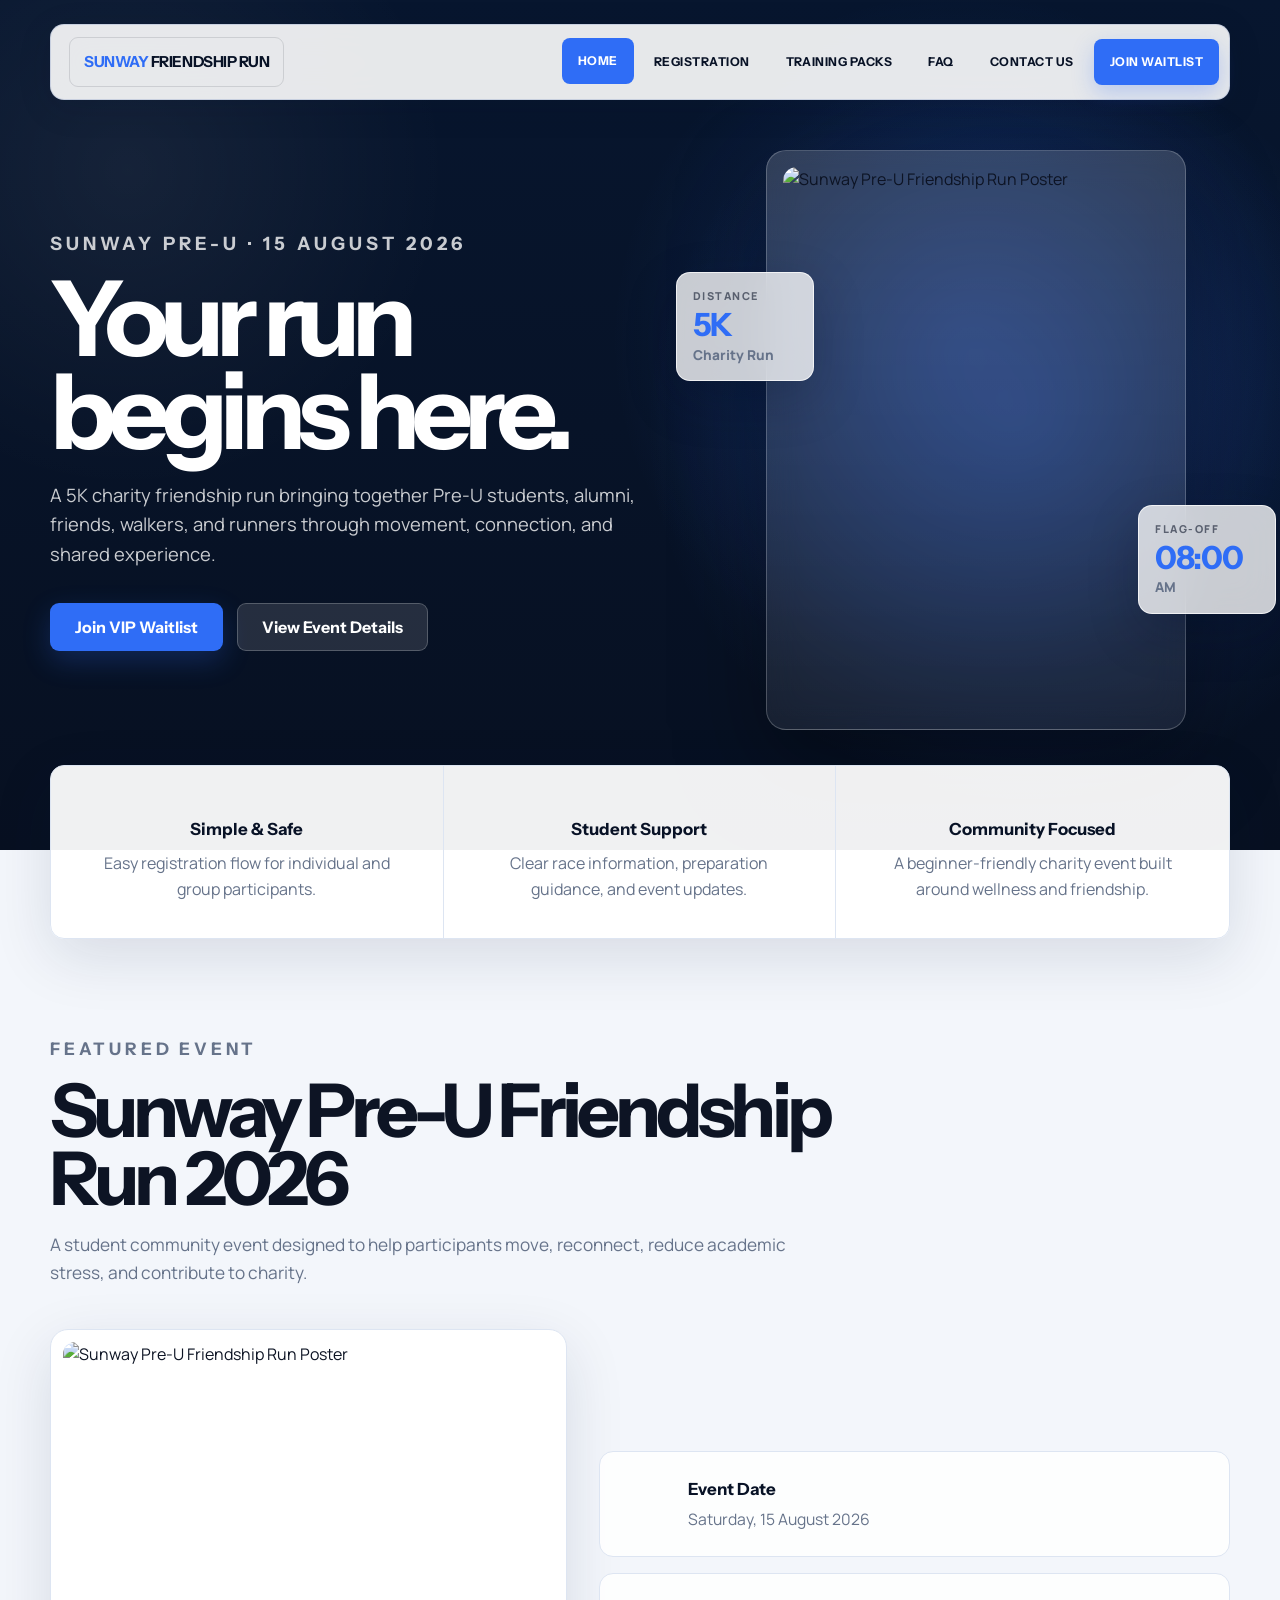
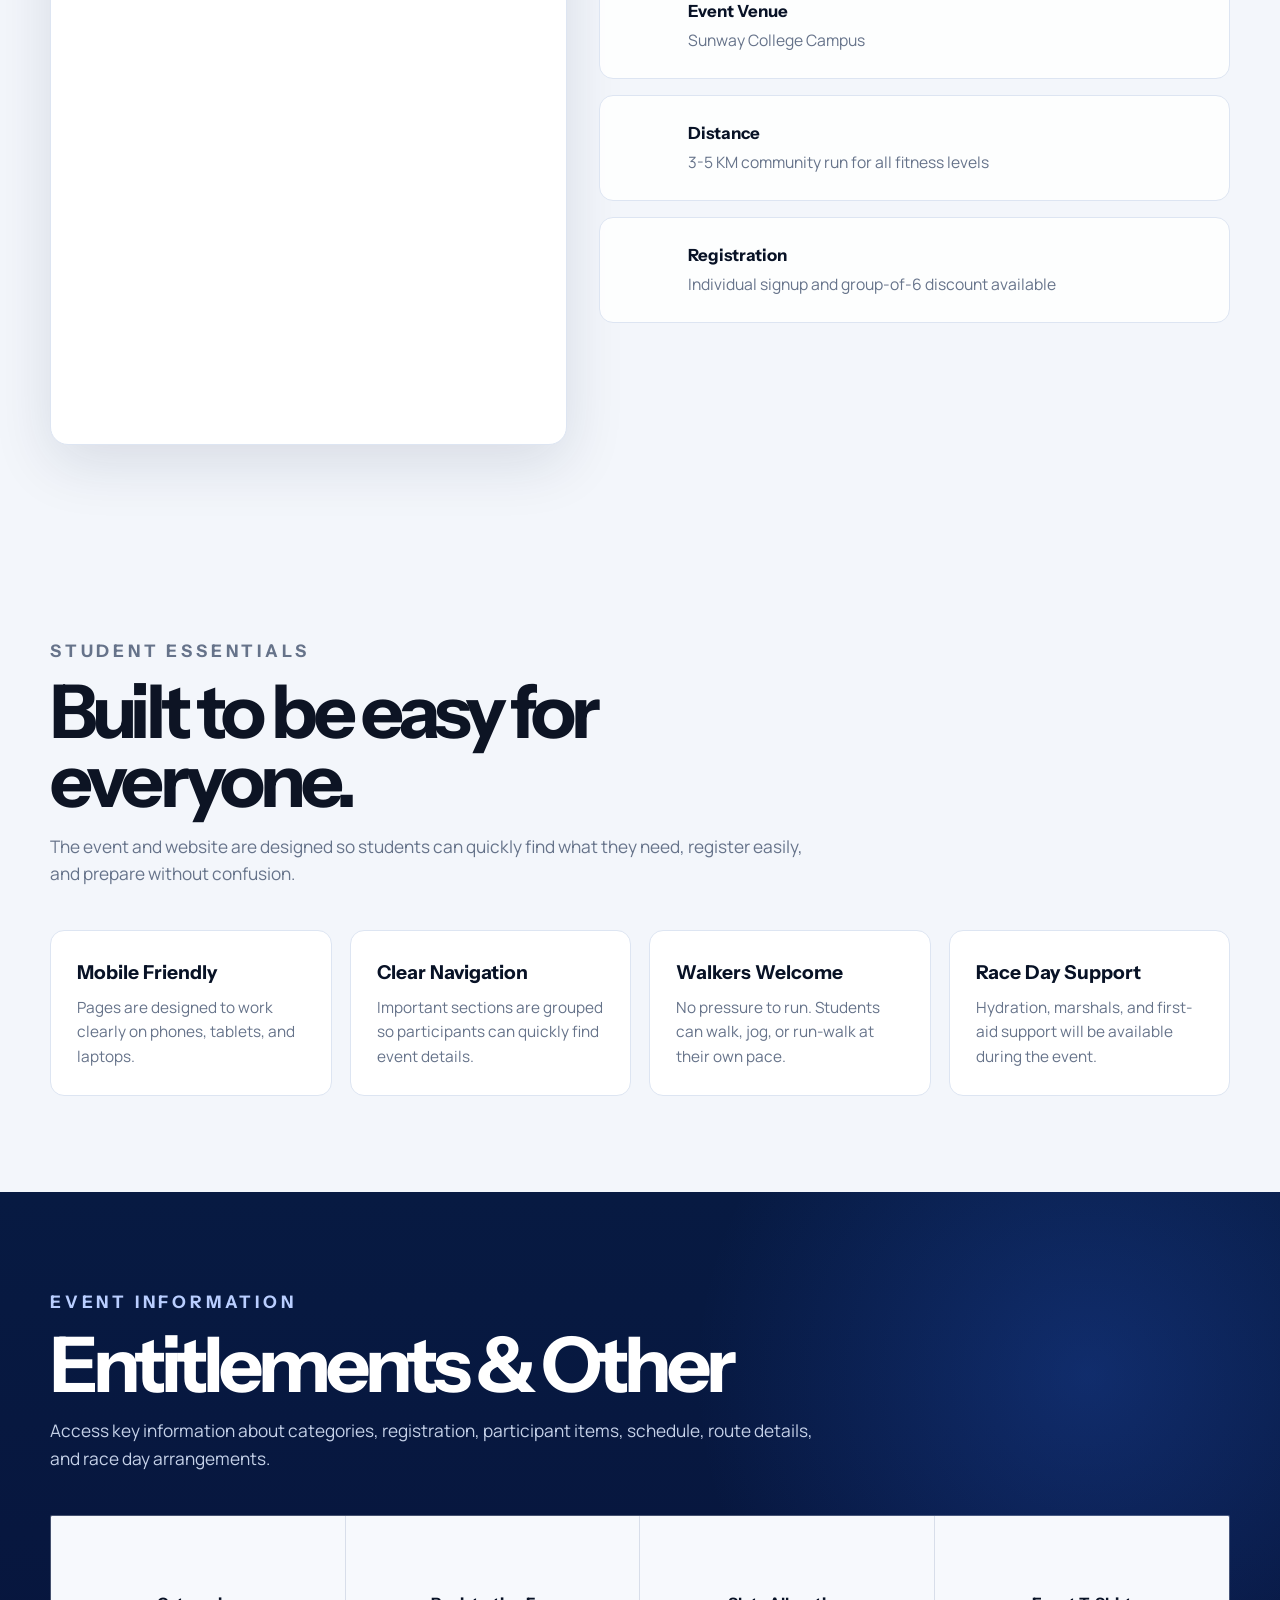
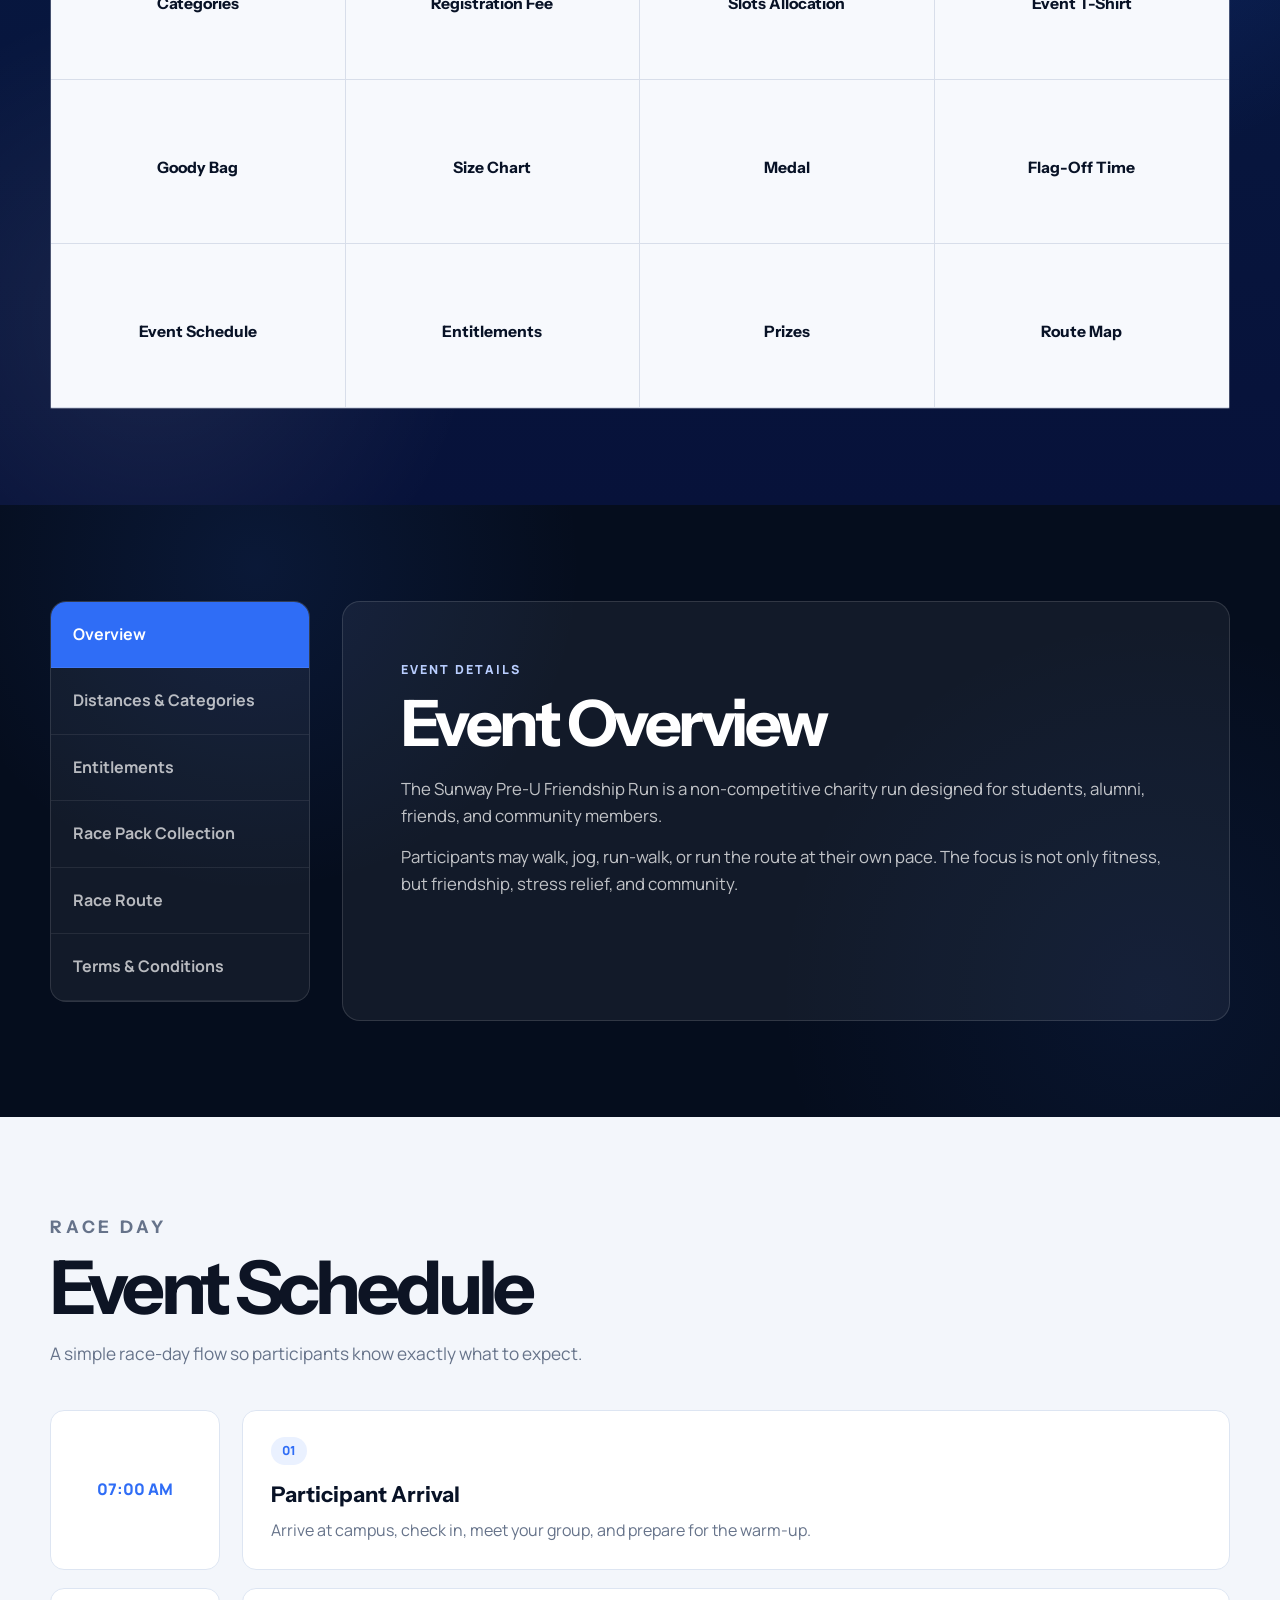
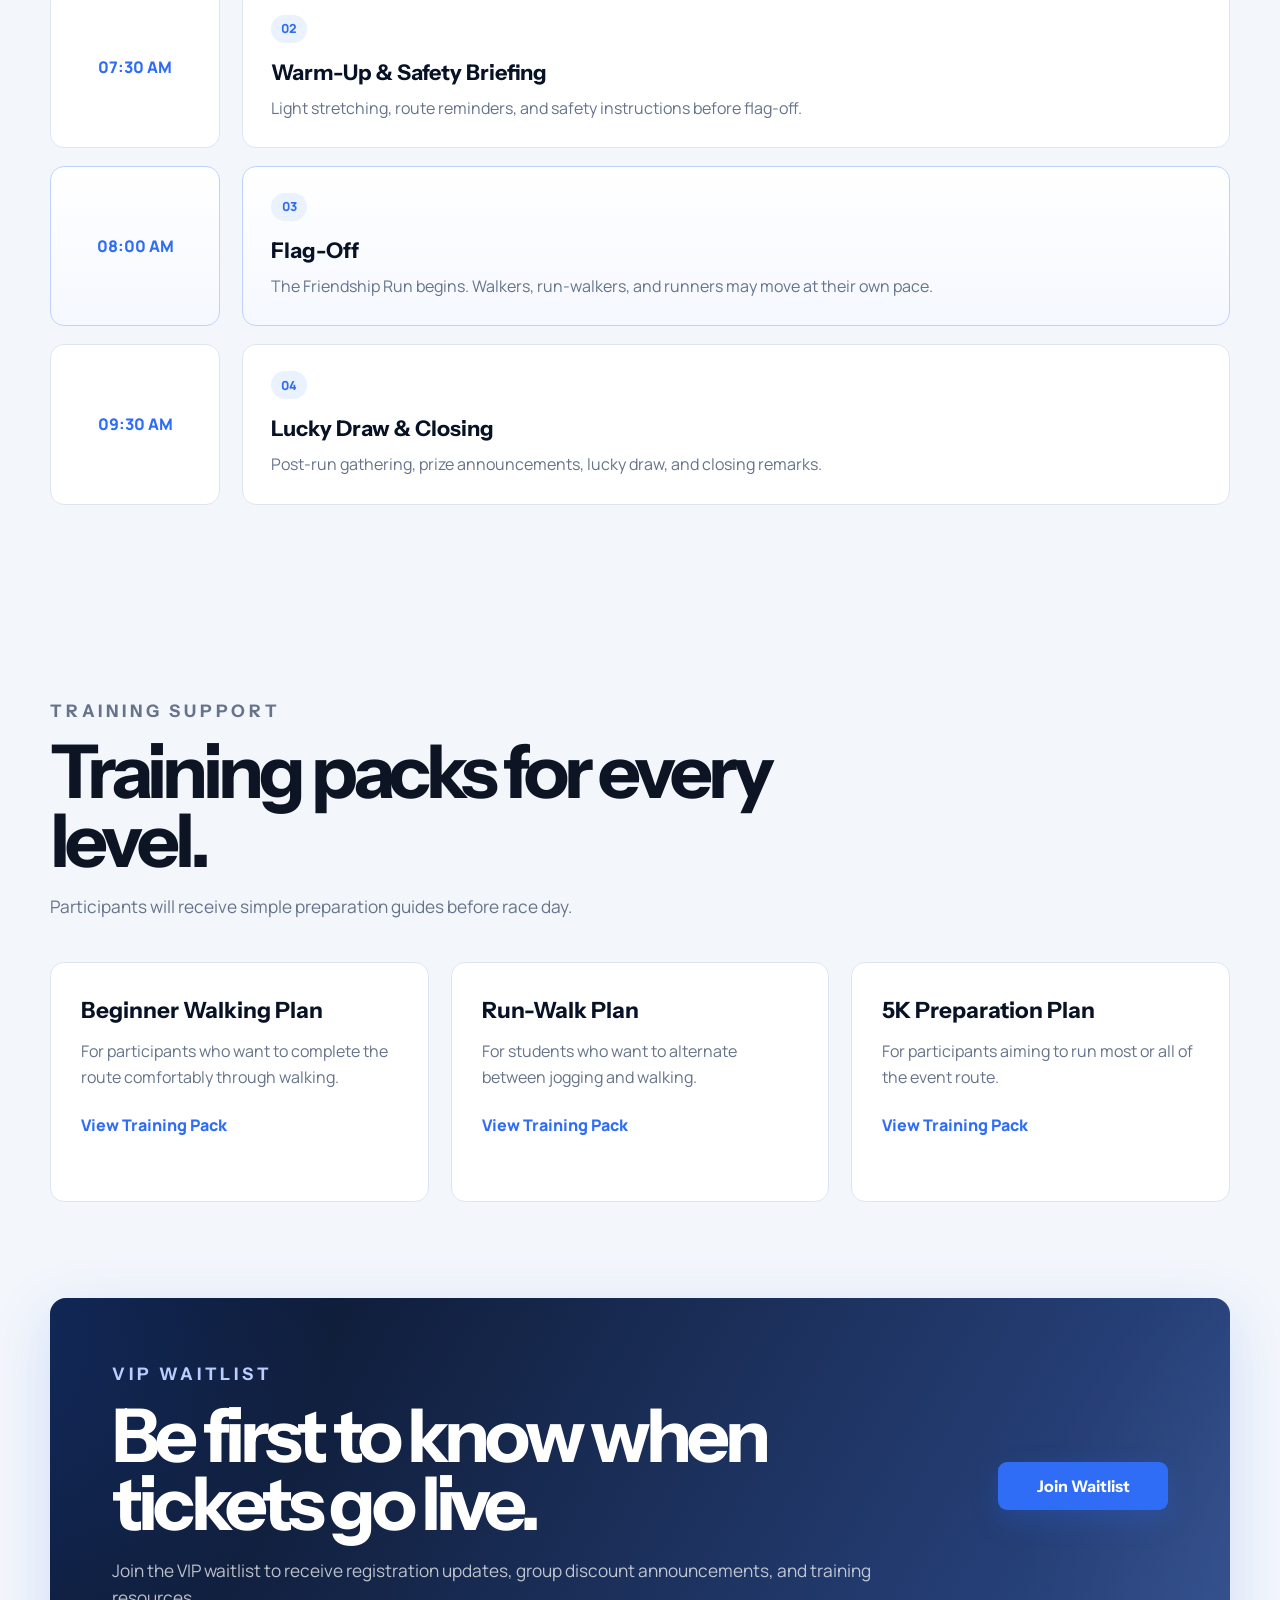
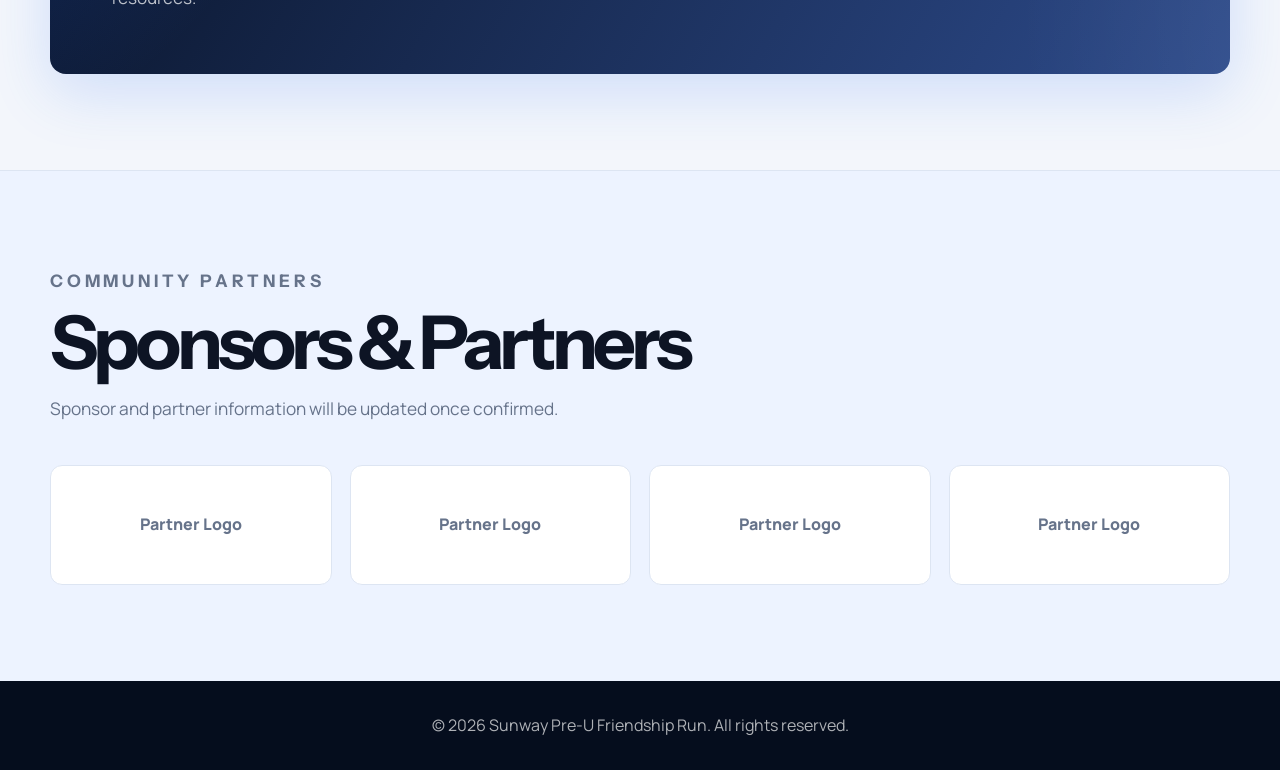
==== commit 84a26607: "patch" ====
--- a/index.html
+++ b/index.html
@@ -4,73 +4,93 @@
     <meta charset="UTF-8">
     <meta name="viewport" content="width=device-width, initial-scale=1.0">
     <title>Sunway Pre-U Friendship Run 2026</title>
-    <link rel="stylesheet" href="css/styles.css">
+    <link rel="preconnect" href="https://fonts.googleapis.com">
+    <link rel="preconnect" href="https://fonts.gstatic.com" crossorigin>
+    <link href="https://fonts.googleapis.com/css2?family=Manrope:wght@400;500;600;700;800&family=Instrument+Sans:wght@500;600;700&display=swap" rel="stylesheet">
+    <link rel="stylesheet" href="css/base.css">
+    <link rel="stylesheet" href="css/home.css">
 </head>
 <body>
-
+<a href="#mainContent" class="skip-link">Skip to main content</a>
 <header class="main-header">
-    <a href="index.html" class="site-logo">
-        <span>Sunway</span> Friendship Run
-    </a>
-
-    <button class="menu-toggle" id="menuToggle" aria-label="Open navigation menu">
-        <span></span>
-        <span></span>
-        <span></span>
+    <a href="index.html" class="site-logo"><span>Sunway</span> Friendship Run</a>
+
+    <button class="menu-toggle" id="menuToggle" aria-label="Open navigation menu" aria-expanded="false">
+        <span></span><span></span><span></span>
     </button>
 
-    <nav class="nav-menu" id="navMenu">
+    <nav class="nav-menu" id="navMenu" aria-label="Main navigation">
         <a href="index.html">Home</a>
         <a href="registration.html">Registration</a>
         <a href="training.html">Training Packs</a>
         <a href="faq.html">FAQ</a>
         <a href="contact.html">Contact Us</a>
-        <a href="registration.html" class="nav-cta">Login / Signup</a>
+        <a href="GOOGLE_FORM_URL_HERE" target="_blank" class="nav-cta">Join Waitlist</a>
     </nav>
 </header>
 
-<section class="hero hero-home">
-    <div class="hero-shade"></div>
-
-    <div class="hero-content">
-        <p class="eyebrow">Sunway Pre-U · 15 August 2026</p>
-        <h1>Your run begins here.</h1>
-        <p>
-            A 5K charity friendship run bringing together Pre-U students, alumni,
-            friends, walkers, and runners through movement, connection, and shared experience.
-        </p>
-
-        <div class="hero-actions">
-            <a href="registration.html" class="btn btn-primary">Join VIP Waitlist</a>
-            <a href="#event-overview" class="btn btn-ghost">View Event Details</a>
+<main id="mainContent">
+
+<section class="hero">
+    <div class="hero-bg-orb"></div>
+
+    <div class="hero-inner">
+        <div class="hero-copy reveal">
+            <p class="eyebrow">Sunway Pre-U · 15 August 2026</p>
+            <h1>Your run begins here.</h1>
+            <p>
+                A 5K charity friendship run bringing together Pre-U students, alumni,
+                friends, walkers, and runners through movement, connection, and shared experience.
+            </p>
+
+            <div class="hero-actions">
+                <a href="GOOGLE_FORM_URL_HERE" target="_blank" class="btn btn-primary">Join VIP Waitlist</a>
+                <a href="#event-overview" class="btn btn-secondary">View Event Details</a>
+            </div>
         </div>
-    </div>
-</section>
-
-<section class="trust-panel">
+
+        <div class="hero-visual reveal delay-1" aria-label="Event poster preview">
+            <div class="poster-card">
+                <img src="assets/friendship-run-poster.png" alt="Sunway Pre-U Friendship Run Poster">
+            </div>
+
+            <div class="poster-badge badge-distance">
+                <span class="badge-kicker">Distance</span>
+                <strong>5K</strong>
+                <small>Charity Run</small>
+            </div>
+
+            <div class="poster-badge badge-time">
+                <span class="badge-kicker">Flag-Off</span>
+                <strong>08:00</strong>
+                <small>AM</small>
+            </div>
+        </div>
+    </div>
+</section>
+
+<section class="trust-panel reveal" aria-label="Quick event highlights">
     <article class="trust-card">
-        <span class="circle-icon icon-lock"></span>
+        <iconify-icon icon="solar:lock-keyhole-bold-duotone"></iconify-icon>
         <h3>Simple & Safe</h3>
         <p>Easy registration flow for individual and group participants.</p>
     </article>
 
     <article class="trust-card">
-        <span class="circle-icon icon-support"></span>
+        <iconify-icon icon="solar:chat-round-call-bold-duotone"></iconify-icon>
         <h3>Student Support</h3>
         <p>Clear race information, preparation guidance, and event updates.</p>
     </article>
 
     <article class="trust-card">
-        <span class="circle-icon icon-shield"></span>
+        <iconify-icon icon="solar:users-group-rounded-bold-duotone"></iconify-icon>
         <h3>Community Focused</h3>
         <p>A beginner-friendly charity event built around wellness and friendship.</p>
     </article>
 </section>
 
-<main>
-
 <section class="section" id="event-overview">
-    <div class="section-heading">
+    <div class="section-heading reveal">
         <p class="label">Featured Event</p>
         <h2>Sunway Pre-U Friendship Run 2026</h2>
         <p>
@@ -79,147 +99,187 @@
         </p>
     </div>
 
-    <div class="event-showcase">
-        <div class="poster-frame">
+    <div class="overview-layout">
+        <div class="overview-media reveal">
             <img src="assets/friendship-run-poster.png" alt="Sunway Pre-U Friendship Run Poster">
         </div>
 
-        <div class="event-detail-stack">
-            <article class="detail-card">
-                <span class="mini-icon icon-calendar"></span>
-                <div>
-                    <h3>Event Date</h3>
-                    <p>Saturday, 15 August 2026</p>
-                </div>
-            </article>
-
-            <article class="detail-card">
-                <span class="mini-icon icon-location"></span>
-                <div>
-                    <h3>Event Venue</h3>
-                    <p>Sunway College Campus</p>
-                </div>
-            </article>
-
-            <article class="detail-card">
-                <span class="mini-icon icon-route"></span>
-                <div>
-                    <h3>Distance</h3>
-                    <p>3–5 KM community run for all fitness levels</p>
-                </div>
-            </article>
-
-            <article class="detail-card">
-                <span class="mini-icon icon-ticket"></span>
-                <div>
-                    <h3>Registration</h3>
-                    <p>Individual and group registration options available</p>
-                </div>
-            </article>
+        <div class="overview-content reveal delay-1">
+            <div class="quick-info-grid">
+                <article class="quick-info-card">
+                    <iconify-icon icon="solar:calendar-date-bold-duotone"></iconify-icon>
+                    <div>
+                        <h3>Event Date</h3>
+                        <p>Saturday, 15 August 2026</p>
+                    </div>
+                </article>
+
+                <article class="quick-info-card">
+                    <iconify-icon icon="solar:map-point-wave-bold-duotone"></iconify-icon>
+                    <div>
+                        <h3>Event Venue</h3>
+                        <p>Sunway College Campus</p>
+                    </div>
+                </article>
+
+                <article class="quick-info-card">
+                    <iconify-icon icon="solar:route-bold-duotone"></iconify-icon>
+                    <div>
+                        <h3>Distance</h3>
+                        <p>3-5 KM community run for all fitness levels</p>
+                    </div>
+                </article>
+
+                <article class="quick-info-card">
+                    <iconify-icon icon="solar:ticket-sale-bold-duotone"></iconify-icon>
+                    <div>
+                        <h3>Registration</h3>
+                        <p>Individual signup and group-of-6 discount available</p>
+                    </div>
+                </article>
+            </div>
         </div>
     </div>
 </section>
 
-<section class="section section-navy" id="information">
-    <div class="section-heading light">
+<section class="section essentials-section">
+    <div class="section-heading reveal">
+        <p class="label">Student Essentials</p>
+        <h2>Built to be easy for everyone.</h2>
+        <p>
+            The event and website are designed so students can quickly find what they need,
+            register easily, and prepare without confusion.
+        </p>
+    </div>
+
+    <div class="essentials-grid reveal delay-1">
+        <article class="essential-card">
+            <iconify-icon icon="solar:smartphone-2-bold-duotone"></iconify-icon>
+            <h3>Mobile Friendly</h3>
+            <p>Pages are designed to work clearly on phones, tablets, and laptops.</p>
+        </article>
+
+        <article class="essential-card">
+            <iconify-icon icon="solar:map-point-wave-bold-duotone"></iconify-icon>
+            <h3>Clear Navigation</h3>
+            <p>Important sections are grouped so participants can quickly find event details.</p>
+        </article>
+
+        <article class="essential-card">
+            <iconify-icon icon="solar:walking-round-bold-duotone"></iconify-icon>
+            <h3>Walkers Welcome</h3>
+            <p>No pressure to run. Students can walk, jog, or run-walk at their own pace.</p>
+        </article>
+
+        <article class="essential-card">
+            <iconify-icon icon="solar:shield-check-bold-duotone"></iconify-icon>
+            <h3>Race Day Support</h3>
+            <p>Hydration, marshals, and first-aid support will be available during the event.</p>
+        </article>
+    </div>
+</section>
+
+<section class="section section-blue" id="information">
+    <div class="section-heading light reveal">
         <p class="label">Event Information</p>
         <h2>Entitlements & Other</h2>
         <p>
-            Access key information about categories, fees, race pack collection,
-            event items, schedule, route details, and race day arrangements.
+            Access key information about categories, registration, participant items,
+            schedule, route details, and race day arrangements.
         </p>
     </div>
 
-    <div class="info-tile-grid">
-        <button class="info-tile active" data-modal="modalCategories">
-            <span class="tile-icon icon-grid"></span>
+    <div class="info-tile-grid reveal delay-1">
+        <button type="button" class="info-tile" data-modal="modalCategories">
+            <iconify-icon icon="solar:widget-5-bold-duotone"></iconify-icon>
             <h3>Categories</h3>
         </button>
 
-        <button class="info-tile" data-modal="modalFee">
-            <span class="tile-icon icon-card"></span>
+        <button type="button" class="info-tile" data-modal="modalFee">
+            <iconify-icon icon="solar:card-2-bold-duotone"></iconify-icon>
             <h3>Registration Fee</h3>
         </button>
 
-        <button class="info-tile" data-modal="modalSlots">
-            <span class="tile-icon icon-file"></span>
+        <button type="button" class="info-tile" data-modal="modalSlots">
+            <iconify-icon icon="solar:document-add-bold-duotone"></iconify-icon>
             <h3>Slots Allocation</h3>
         </button>
 
-        <button class="info-tile" data-modal="modalShirt">
-            <span class="tile-icon icon-shirt"></span>
+        <button type="button" class="info-tile" data-modal="modalShirt">
+            <iconify-icon icon="mdi:tshirt-crew"></iconify-icon>
             <h3>Event T-Shirt</h3>
         </button>
 
-        <button class="info-tile" data-modal="modalGoody">
-            <span class="tile-icon icon-bag"></span>
+        <button type="button" class="info-tile" data-modal="modalGoody">
+            <iconify-icon icon="solar:bag-4-bold-duotone"></iconify-icon>
             <h3>Goody Bag</h3>
         </button>
 
-        <button class="info-tile" data-modal="modalSize">
-            <span class="tile-icon icon-ruler"></span>
+        <button type="button" class="info-tile" data-modal="modalSize">
+            <iconify-icon icon="solar:ruler-bold-duotone"></iconify-icon>
             <h3>Size Chart</h3>
         </button>
 
-        <button class="info-tile" data-modal="modalMedal">
-            <span class="tile-icon icon-medal"></span>
+        <button type="button" class="info-tile" data-modal="modalMedal">
+            <iconify-icon icon="solar:medal-ribbon-star-bold-duotone"></iconify-icon>
             <h3>Medal</h3>
         </button>
 
-        <button class="info-tile" data-modal="modalFlag">
-            <span class="tile-icon icon-clock"></span>
+        <button type="button" class="info-tile" data-modal="modalFlag">
+            <iconify-icon icon="solar:clock-circle-bold-duotone"></iconify-icon>
             <h3>Flag-Off Time</h3>
         </button>
 
-        <button class="info-tile" data-modal="modalSchedule">
-            <span class="tile-icon icon-calendar"></span>
+        <button type="button" class="info-tile" data-modal="modalSchedule">
+            <iconify-icon icon="solar:calendar-mark-bold-duotone"></iconify-icon>
             <h3>Event Schedule</h3>
         </button>
 
-        <button class="info-tile" data-modal="modalEntitlements">
-            <span class="tile-icon icon-grid"></span>
+        <button type="button" class="info-tile" data-modal="modalEntitlements">
+            <iconify-icon icon="solar:gift-bold-duotone"></iconify-icon>
             <h3>Entitlements</h3>
         </button>
 
-        <button class="info-tile" data-modal="modalPrizes">
-            <span class="tile-icon icon-award"></span>
+        <button type="button" class="info-tile" data-modal="modalPrizes">
+            <iconify-icon icon="solar:cup-star-bold-duotone"></iconify-icon>
             <h3>Prizes</h3>
         </button>
 
-        <button class="info-tile" data-modal="modalRoute">
-            <span class="tile-icon icon-map"></span>
+        <button type="button" class="info-tile" data-modal="modalRoute">
+            <iconify-icon icon="solar:map-bold-duotone"></iconify-icon>
             <h3>Route Map</h3>
         </button>
     </div>
 </section>
 
-<section class="section section-dark" id="details">
-    <div class="details-layout">
-        <aside class="side-tabs">
-            <button class="tab-btn active" data-tab="overview">Overview</button>
-            <button class="tab-btn" data-tab="distances">Distances & Categories</button>
-            <button class="tab-btn" data-tab="entitlements">Entitlements</button>
-            <button class="tab-btn" data-tab="racepack">Race Pack Collection</button>
-            <button class="tab-btn" data-tab="route">Race Route</button>
-            <button class="tab-btn" data-tab="terms">Terms & Conditions</button>
+<section class="section section-deep" id="details">
+    <div class="details-layout reveal">
+        <aside class="side-tabs" aria-label="Event details navigation">
+            <button type="button" class="tab-btn active" data-tab="overview">Overview</button>
+            <button type="button" class="tab-btn" data-tab="distances">Distances & Categories</button>
+            <button type="button" class="tab-btn" data-tab="entitlements">Entitlements</button>
+            <button type="button" class="tab-btn" data-tab="racepack">Race Pack Collection</button>
+            <button type="button" class="tab-btn" data-tab="route">Race Route</button>
+            <button type="button" class="tab-btn" data-tab="terms">Terms & Conditions</button>
         </aside>
 
         <div class="tab-content">
             <article class="tab-panel active" id="overview">
+                <p class="tab-kicker">Event Details</p>
                 <h2>Event Overview</h2>
                 <p>
-                    The Sunway Pre-U Friendship Run is a non-competitive charity run
-                    designed for students, alumni, friends, and community members.
+                    The Sunway Pre-U Friendship Run is a non-competitive charity run designed for students,
+                    alumni, friends, and community members.
                 </p>
                 <p>
-                    Participants may walk, jog, run-walk, or run the route at their own pace.
-                    The focus is not only fitness, but friendship, stress relief, and community.
+                    Participants may walk, jog, run-walk, or run the route at their own pace. The focus is
+                    not only fitness, but friendship, stress relief, and community.
                 </p>
             </article>
 
             <article class="tab-panel" id="distances">
+                <p class="tab-kicker">Categories</p>
                 <h2>Distances & Categories</h2>
-
                 <div class="table-wrap">
                     <table>
                         <thead>
@@ -251,8 +311,8 @@
             </article>
 
             <article class="tab-panel" id="entitlements">
+                <p class="tab-kicker">Participant Pack</p>
                 <h2>Participant Entitlements</h2>
-
                 <div class="feature-grid">
                     <div>Official Event T-Shirt</div>
                     <div>Goody Bag</div>
@@ -264,6 +324,7 @@
             </article>
 
             <article class="tab-panel" id="racepack">
+                <p class="tab-kicker">Collection</p>
                 <h2>Race Pack Collection</h2>
                 <div class="plain-list">
                     <p><strong>Venue:</strong> Sunway College Campus</p>
@@ -274,18 +335,17 @@
             </article>
 
             <article class="tab-panel" id="route">
+                <p class="tab-kicker">Campus Route</p>
                 <h2>Race Route</h2>
                 <p>
                     The route will be designed to be beginner-friendly, safe, and accessible.
                     Water stations, marshals, and first-aid support will be available.
                 </p>
-
-                <div class="route-placeholder">
-                    Route Map Placeholder
-                </div>
+                <div class="route-placeholder">Route Map Placeholder</div>
             </article>
 
             <article class="tab-panel" id="terms">
+                <p class="tab-kicker">Important</p>
                 <h2>Terms & Conditions</h2>
                 <ul class="clean-list">
                     <li>Participants must follow marshal and organiser instructions.</li>
@@ -298,74 +358,76 @@
     </div>
 </section>
 
-<section class="section" id="schedule">
-    <div class="section-heading">
+<section class="section schedule-section" id="schedule">
+    <div class="section-heading reveal">
         <p class="label">Race Day</p>
         <h2>Event Schedule</h2>
-        <p>Final timing may be updated closer to the event date.</p>
-    </div>
-
-    <div class="schedule-list">
-        <article class="schedule-row">
-            <div class="schedule-time">07:00 AM</div>
-            <div>
+        <p>A simple race-day flow so participants know exactly what to expect.</p>
+    </div>
+
+    <div class="schedule-timeline reveal delay-1">
+        <article class="timeline-item">
+            <div class="timeline-time">07:00 AM</div>
+            <div class="timeline-content">
+                <span>01</span>
                 <h3>Participant Arrival</h3>
-                <p>Participants arrive, check in, and prepare for warm-up.</p>
-            </div>
-        </article>
-
-        <article class="schedule-row">
-            <div class="schedule-time">07:30 AM</div>
-            <div>
-                <h3>Warm-Up Session</h3>
-                <p>Light stretching and safety briefing before flag-off.</p>
-            </div>
-        </article>
-
-        <article class="schedule-row">
-            <div class="schedule-time">08:00 AM</div>
-            <div>
+                <p>Arrive at campus, check in, meet your group, and prepare for the warm-up.</p>
+            </div>
+        </article>
+
+        <article class="timeline-item">
+            <div class="timeline-time">07:30 AM</div>
+            <div class="timeline-content">
+                <span>02</span>
+                <h3>Warm-Up & Safety Briefing</h3>
+                <p>Light stretching, route reminders, and safety instructions before flag-off.</p>
+            </div>
+        </article>
+
+        <article class="timeline-item highlight">
+            <div class="timeline-time">08:00 AM</div>
+            <div class="timeline-content">
+                <span>03</span>
                 <h3>Flag-Off</h3>
-                <p>The Friendship Run officially begins.</p>
-            </div>
-        </article>
-
-        <article class="schedule-row">
-            <div class="schedule-time">09:30 AM</div>
-            <div>
+                <p>The Friendship Run begins. Walkers, run-walkers, and runners may move at their own pace.</p>
+            </div>
+        </article>
+
+        <article class="timeline-item">
+            <div class="timeline-time">09:30 AM</div>
+            <div class="timeline-content">
+                <span>04</span>
                 <h3>Lucky Draw & Closing</h3>
-                <p>Prize announcements, lucky draws, and closing remarks.</p>
+                <p>Post-run gathering, prize announcements, lucky draw, and closing remarks.</p>
             </div>
         </article>
     </div>
 </section>
 
 <section class="section">
-    <div class="section-heading">
+    <div class="section-heading reveal">
         <p class="label">Training Support</p>
         <h2>Training packs for every level.</h2>
-        <p>
-            Participants will receive simple preparation guides before race day.
-        </p>
-    </div>
-
-    <div class="cards-grid">
+        <p>Participants will receive simple preparation guides before race day.</p>
+    </div>
+
+    <div class="cards-grid reveal delay-1">
         <article class="content-card">
-            <span class="card-line"></span>
+            <iconify-icon icon="solar:walking-round-bold-duotone"></iconify-icon>
             <h3>Beginner Walking Plan</h3>
             <p>For participants who want to complete the route comfortably through walking.</p>
             <a href="training.html">View Training Pack</a>
         </article>
 
         <article class="content-card">
-            <span class="card-line"></span>
+            <iconify-icon icon="solar:running-round-bold-duotone"></iconify-icon>
             <h3>Run-Walk Plan</h3>
             <p>For students who want to alternate between jogging and walking.</p>
             <a href="training.html">View Training Pack</a>
         </article>
 
         <article class="content-card">
-            <span class="card-line"></span>
+            <iconify-icon icon="solar:flag-2-bold-duotone"></iconify-icon>
             <h3>5K Preparation Plan</h3>
             <p>For participants aiming to run most or all of the event route.</p>
             <a href="training.html">View Training Pack</a>
@@ -373,22 +435,7 @@
     </div>
 </section>
 
-<section class="section section-muted">
-    <div class="section-heading">
-        <p class="label">Community Partners</p>
-        <h2>Sponsors & Partners</h2>
-        <p>Sponsor and partner information will be updated once confirmed.</p>
-    </div>
-
-    <div class="partner-grid">
-        <div class="partner-card">Partner Logo</div>
-        <div class="partner-card">Partner Logo</div>
-        <div class="partner-card">Partner Logo</div>
-        <div class="partner-card">Partner Logo</div>
-    </div>
-</section>
-
-<section class="cta-section">
+<section class="cta-section reveal">
     <div>
         <p class="label">VIP Waitlist</p>
         <h2>Be first to know when tickets go live.</h2>
@@ -398,7 +445,22 @@
         </p>
     </div>
 
-    <a href="registration.html" class="btn btn-primary">Join Waitlist</a>
+    <a href="GOOGLE_FORM_URL_HERE" target="_blank" class="btn btn-primary">Join Waitlist</a>
+</section>
+
+<section class="section section-muted sponsors-section">
+    <div class="section-heading reveal">
+        <p class="label">Community Partners</p>
+        <h2>Sponsors & Partners</h2>
+        <p>Sponsor and partner information will be updated once confirmed.</p>
+    </div>
+
+    <div class="partner-grid reveal delay-1">
+        <div class="partner-card">Partner Logo</div>
+        <div class="partner-card">Partner Logo</div>
+        <div class="partner-card">Partner Logo</div>
+        <div class="partner-card">Partner Logo</div>
+    </div>
 </section>
 
 </main>
@@ -407,103 +469,103 @@
     <p>© 2026 Sunway Pre-U Friendship Run. All rights reserved.</p>
 </footer>
 
-<!-- MODALS -->
-<div class="modal" id="modalCategories">
-    <div class="modal-box">
-        <button class="modal-close">×</button>
-        <h2>Categories</h2>
-        <p>Participants may choose Walker, Run-Walk, or Runner categories depending on their comfort level.</p>
-    </div>
-</div>
-
-<div class="modal" id="modalFee">
-    <div class="modal-box">
-        <button class="modal-close">×</button>
-        <h2>Registration Fee</h2>
-        <p>Individual and group registration fees will be announced once ticket sales open.</p>
-    </div>
-</div>
-
-<div class="modal" id="modalSlots">
-    <div class="modal-box">
-        <button class="modal-close">×</button>
-        <h2>Slots Allocation</h2>
-        <p>Slots will be limited and confirmed through official registration channels.</p>
-    </div>
-</div>
-
-<div class="modal" id="modalShirt">
-    <div class="modal-box">
-        <button class="modal-close">×</button>
-        <h2>Event T-Shirt</h2>
+<div class="modal" id="modalCategories" role="dialog" aria-modal="true" aria-labelledby="modalCategoriesTitle">
+    <div class="modal-box">
+        <button class="modal-close" aria-label="Close modal">×</button>
+        <h2 id="modalCategoriesTitle">Categories</h2>
+        <p>Choose Walker, Run-Walk, or Runner depending on your comfort and fitness level.</p>
+    </div>
+</div>
+
+<div class="modal" id="modalFee" role="dialog" aria-modal="true" aria-labelledby="modalFeeTitle">
+    <div class="modal-box">
+        <button class="modal-close" aria-label="Close modal">×</button>
+        <h2 id="modalFeeTitle">Registration Fee</h2>
+        <p>Individual and group registration prices will be announced when tickets go live.</p>
+    </div>
+</div>
+
+<div class="modal" id="modalSlots" role="dialog" aria-modal="true" aria-labelledby="modalSlotsTitle">
+    <div class="modal-box">
+        <button class="modal-close" aria-label="Close modal">×</button>
+        <h2 id="modalSlotsTitle">Slots Allocation</h2>
+        <p>Slots will be limited and confirmed through the official registration form.</p>
+    </div>
+</div>
+
+<div class="modal" id="modalShirt" role="dialog" aria-modal="true" aria-labelledby="modalShirtTitle">
+    <div class="modal-box">
+        <button class="modal-close" aria-label="Close modal">×</button>
+        <h2 id="modalShirtTitle">Event T-Shirt</h2>
         <p>All registered participants will receive an official event t-shirt.</p>
     </div>
 </div>
 
-<div class="modal" id="modalGoody">
-    <div class="modal-box">
-        <button class="modal-close">×</button>
-        <h2>Goody Bag</h2>
+<div class="modal" id="modalGoody" role="dialog" aria-modal="true" aria-labelledby="modalGoodyTitle">
+    <div class="modal-box">
+        <button class="modal-close" aria-label="Close modal">×</button>
+        <h2 id="modalGoodyTitle">Goody Bag</h2>
         <p>Participants will receive a goody bag during race pack collection.</p>
     </div>
 </div>
 
-<div class="modal" id="modalSize">
-    <div class="modal-box">
-        <button class="modal-close">×</button>
-        <h2>Size Chart</h2>
-        <p>The t-shirt size chart will be released together with registration details.</p>
-    </div>
-</div>
-
-<div class="modal" id="modalMedal">
-    <div class="modal-box">
-        <button class="modal-close">×</button>
-        <h2>Medal</h2>
+<div class="modal" id="modalSize" role="dialog" aria-modal="true" aria-labelledby="modalSizeTitle">
+    <div class="modal-box">
+        <button class="modal-close" aria-label="Close modal">×</button>
+        <h2 id="modalSizeTitle">Size Chart</h2>
+        <p>The t-shirt size chart will be released with registration details.</p>
+    </div>
+</div>
+
+<div class="modal" id="modalMedal" role="dialog" aria-modal="true" aria-labelledby="modalMedalTitle">
+    <div class="modal-box">
+        <button class="modal-close" aria-label="Close modal">×</button>
+        <h2 id="modalMedalTitle">Medal</h2>
         <p>Registered finishers will receive a finisher medal after completing the route.</p>
     </div>
 </div>
 
-<div class="modal" id="modalFlag">
-    <div class="modal-box">
-        <button class="modal-close">×</button>
-        <h2>Flag-Off Time</h2>
-        <p>The expected flag-off time is 8:00 AM. Final timing will be confirmed closer to race day.</p>
-    </div>
-</div>
-
-<div class="modal" id="modalSchedule">
-    <div class="modal-box">
-        <button class="modal-close">×</button>
-        <h2>Event Schedule</h2>
-        <p>The event schedule includes arrival, warm-up, flag-off, post-run activities, lucky draw, and closing.</p>
-    </div>
-</div>
-
-<div class="modal" id="modalEntitlements">
-    <div class="modal-box">
-        <button class="modal-close">×</button>
-        <h2>Entitlements</h2>
+<div class="modal" id="modalFlag" role="dialog" aria-modal="true" aria-labelledby="modalFlagTitle">
+    <div class="modal-box">
+        <button class="modal-close" aria-label="Close modal">×</button>
+        <h2 id="modalFlagTitle">Flag-Off Time</h2>
+        <p>The expected flag-off time is 8:00 AM.</p>
+    </div>
+</div>
+
+<div class="modal" id="modalSchedule" role="dialog" aria-modal="true" aria-labelledby="modalScheduleTitle">
+    <div class="modal-box">
+        <button class="modal-close" aria-label="Close modal">×</button>
+        <h2 id="modalScheduleTitle">Event Schedule</h2>
+        <p>The schedule includes arrival, warm-up, flag-off, post-run activities, lucky draw, and closing.</p>
+    </div>
+</div>
+
+<div class="modal" id="modalEntitlements" role="dialog" aria-modal="true" aria-labelledby="modalEntitlementsTitle">
+    <div class="modal-box">
+        <button class="modal-close" aria-label="Close modal">×</button>
+        <h2 id="modalEntitlementsTitle">Entitlements</h2>
         <p>Entitlements include event t-shirt, goody bag, medal, lucky draw eligibility, hydration support, and photos.</p>
     </div>
 </div>
 
-<div class="modal" id="modalPrizes">
-    <div class="modal-box">
-        <button class="modal-close">×</button>
-        <h2>Prizes</h2>
+<div class="modal" id="modalPrizes" role="dialog" aria-modal="true" aria-labelledby="modalPrizesTitle">
+    <div class="modal-box">
+        <button class="modal-close" aria-label="Close modal">×</button>
+        <h2 id="modalPrizesTitle">Prizes</h2>
         <p>Lucky draw prizes and special awards will be announced before the event.</p>
     </div>
 </div>
 
-<div class="modal" id="modalRoute">
-    <div class="modal-box">
-        <button class="modal-close">×</button>
-        <h2>Route Map</h2>
+<div class="modal" id="modalRoute" role="dialog" aria-modal="true" aria-labelledby="modalRouteTitle">
+    <div class="modal-box">
+        <button class="modal-close" aria-label="Close modal">×</button>
+        <h2 id="modalRouteTitle">Route Map</h2>
         <p>The final route map will be uploaded once confirmed by the organising committee.</p>
     </div>
 </div>
 
+<script src="https://code.iconify.design/iconify-icon/2.1.0/iconify-icon.min.js"></script>
 <script src="js/app.js"></script>
 </body>
-</html>+</html>
--- a/css/base.css
+++ b/css/base.css
@@ -0,0 +1,598 @@
+:root {
+    --blue: #2f6df6;
+    --blue-hover: #1f5be3;
+    --blue-dark: #07162f;
+    --blue-deep: #050d1d;
+    --blue-soft: #eaf1ff;
+    --blue-line: #bfd2ff;
+    --navy: #081226;
+    --navy-2: #111b2d;
+    --navy-3: #1a2538;
+    --white: #ffffff;
+    --bg: #f3f6fb;
+    --surface: #ffffff;
+    --surface-2: #f8faff;
+    --text: #0d1424;
+    --muted: #66738a;
+    --muted-light: #c5d1e8;
+    --line: #dde5f2;
+    --radius: 12px;
+    --radius-sm: 8px;
+    --container: 1180px;
+    --shadow-soft: 0 18px 60px rgba(17, 32, 67, 0.12);
+    --shadow-blue: 0 18px 60px rgba(47, 109, 246, 0.18);
+}
+
+* {
+    box-sizing: border-box;
+    margin: 0;
+    padding: 0;
+}
+
+html {
+    scroll-behavior: smooth;
+}
+
+body {
+    font-family: "Manrope", Arial, Helvetica, sans-serif;
+    background: var(--bg);
+    color: var(--text);
+    line-height: 1.6;
+    overflow-x: hidden;
+    cursor: default;
+}
+
+p,
+h1,
+h2,
+h3,
+h4,
+h5,
+h6,
+span,
+li,
+td,
+th,
+label {
+    cursor: default;
+}
+
+a,
+button,
+.btn,
+.info-tile,
+.tab-btn,
+.faq-question {
+    cursor: pointer;
+}
+
+h1,
+h2,
+h3,
+.site-logo,
+.nav-menu a,
+.btn,
+.label,
+.eyebrow {
+    font-family: "Instrument Sans", "Manrope", Arial, sans-serif;
+}
+
+img {
+    width: 100%;
+    display: block;
+}
+
+a {
+    color: inherit;
+    text-decoration: none;
+}
+
+button,
+input,
+select,
+textarea {
+    font: inherit;
+}
+
+button {
+    cursor: pointer;
+}
+
+::selection {
+    background: var(--blue);
+    color: var(--white);
+}
+
+.skip-link {
+    position: fixed;
+    top: 12px;
+    left: 12px;
+    z-index: 999;
+    background: var(--blue);
+    color: var(--white);
+    padding: 12px 16px;
+    border-radius: 8px;
+    font-weight: 800;
+    transform: translateY(-150%);
+    transition: transform 0.2s ease;
+}
+
+.skip-link:focus {
+    transform: translateY(0);
+}
+
+a:focus-visible,
+button:focus-visible,
+.btn:focus-visible,
+.tab-btn:focus-visible,
+.faq-question:focus-visible,
+.info-tile:focus-visible {
+    outline: 3px solid rgba(47, 109, 246, 0.45);
+    outline-offset: 4px;
+}
+
+.main-header {
+    width: min(100% - 48px, var(--container));
+    height: 76px;
+    margin: 24px auto 0;
+    padding: 0 10px 0 18px;
+    background: rgba(255, 255, 255, 0.9);
+    border: 1px solid rgba(140, 160, 200, 0.35);
+    border-radius: 14px;
+    backdrop-filter: blur(18px);
+    display: flex;
+    align-items: center;
+    justify-content: space-between;
+    position: fixed;
+    left: 50%;
+    transform: translateX(-50%);
+    top: 0;
+    z-index: 200;
+    box-shadow: 0 8px 34px rgba(8, 18, 38, 0.12);
+}
+
+.site-logo {
+    color: var(--navy);
+    font-size: 0.95rem;
+    font-weight: 800;
+    text-transform: uppercase;
+    letter-spacing: -0.03em;
+    padding: 12px 14px;
+    border: 1px solid rgba(8, 18, 38, 0.12);
+    border-radius: 9px;
+    transition: 0.2s ease;
+}
+
+.site-logo span {
+    color: var(--blue);
+}
+
+.site-logo:hover {
+    border-color: var(--blue);
+    transform: translateY(-1px);
+}
+
+.nav-menu {
+    display: flex;
+    align-items: center;
+    gap: 4px;
+}
+
+.nav-menu a {
+    color: var(--navy);
+    font-size: 0.76rem;
+    font-weight: 800;
+    text-transform: uppercase;
+    letter-spacing: 0.04em;
+    padding: 13px 16px;
+    border-radius: 8px;
+    transition: 0.2s ease;
+    white-space: nowrap;
+}
+
+.nav-menu a:hover,
+.nav-menu a.active {
+    background: var(--blue);
+    color: var(--white);
+    transform: translateY(-1px);
+}
+
+.nav-cta {
+    background: var(--blue) !important;
+    color: var(--white) !important;
+    box-shadow: 0 8px 22px rgba(47, 109, 246, 0.25);
+}
+
+.menu-toggle {
+    width: 42px;
+    height: 42px;
+    display: none;
+    flex-direction: column;
+    justify-content: center;
+    gap: 5px;
+    background: var(--blue);
+    border: 0;
+    border-radius: 9px;
+}
+
+.menu-toggle span {
+    width: 20px;
+    height: 2px;
+    background: var(--white);
+    display: block;
+    margin-inline: auto;
+    transition: 0.22s ease;
+}
+
+.menu-toggle.active span:nth-child(1) {
+    transform: translateY(7px) rotate(45deg);
+}
+
+.menu-toggle.active span:nth-child(2) {
+    opacity: 0;
+}
+
+.menu-toggle.active span:nth-child(3) {
+    transform: translateY(-7px) rotate(-45deg);
+}
+
+.page-main {
+    width: min(100% - 48px, var(--container));
+    margin: 0 auto;
+    padding: 140px 0 90px;
+}
+
+.section {
+    width: min(100% - 48px, var(--container));
+    margin: 0 auto;
+    padding: 96px 0;
+}
+
+.section-blue,
+.section-deep,
+.section-muted {
+    width: 100%;
+    max-width: none;
+    padding: 96px max(24px, calc((100% - var(--container)) / 2));
+}
+
+.section-blue {
+    background:
+        radial-gradient(circle at 85% 20%, rgba(47, 109, 246, 0.24), transparent 30%),
+        radial-gradient(circle at 12% 80%, rgba(255, 255, 255, 0.08), transparent 24%),
+        linear-gradient(180deg, #071a42 0%, #07123a 100%);
+}
+
+.section-deep {
+    background:
+        radial-gradient(circle at 20% 10%, rgba(47, 109, 246, 0.12), transparent 28%),
+        radial-gradient(circle at 90% 80%, rgba(47, 109, 246, 0.08), transparent 30%),
+        var(--blue-deep);
+}
+
+.section-muted {
+    background: #edf3ff;
+}
+
+.section-heading {
+    max-width: 820px;
+    margin-bottom: 42px;
+}
+
+.section-heading h2,
+.page-hero h1,
+.cta-section h2,
+.google-form-cta h2 {
+    font-size: clamp(2.5rem, 5.8vw, 5rem);
+    line-height: 0.92;
+    letter-spacing: -0.065em;
+    margin-bottom: 18px;
+}
+
+.section-heading p,
+.page-hero p,
+.cta-section p {
+    color: var(--muted);
+    font-size: 1.08rem;
+    max-width: 780px;
+}
+
+.section-heading.light h2 {
+    color: var(--white);
+}
+
+.section-heading.light p {
+    color: var(--muted-light);
+}
+
+.eyebrow,
+.label {
+    color: var(--blue);
+    font-size: 0.78rem;
+    font-weight: 800;
+    text-transform: uppercase;
+    letter-spacing: 0.22em;
+    margin-bottom: 14px;
+}
+
+.section-heading.light .label,
+.cta-section .label,
+.google-form-cta .label {
+    color: #b9ceff;
+}
+
+.btn {
+    min-height: 48px;
+    padding: 0 24px;
+    border-radius: 9px;
+    border: 1px solid transparent;
+    display: inline-flex;
+    align-items: center;
+    justify-content: center;
+    font-weight: 800;
+    line-height: 1;
+    white-space: nowrap;
+    text-align: center;
+    transition: transform 0.2s ease, background 0.2s ease, border-color 0.2s ease, box-shadow 0.2s ease;
+}
+
+.btn:hover {
+    transform: translateY(-2px);
+}
+
+.btn-primary {
+    background: var(--blue);
+    color: var(--white);
+    box-shadow: 0 10px 28px rgba(47, 109, 246, 0.24);
+}
+
+.btn-primary:hover {
+    background: var(--blue-hover);
+    box-shadow: 0 14px 34px rgba(47, 109, 246, 0.32);
+}
+
+.btn-secondary {
+    color: var(--white);
+    background: rgba(255, 255, 255, 0.12);
+    border-color: rgba(255, 255, 255, 0.22);
+}
+
+.btn-secondary:hover {
+    border-color: rgba(255, 255, 255, 0.48);
+    background: rgba(255, 255, 255, 0.18);
+}
+
+.google-form-cta .btn,
+.cta-section .btn {
+    min-width: 170px;
+    flex-shrink: 0;
+}
+
+.footer {
+    background: var(--blue-deep);
+    color: rgba(255, 255, 255, 0.68);
+    text-align: center;
+    padding: 32px 20px;
+}
+
+.page-hero {
+    max-width: 880px;
+    margin-bottom: 46px;
+}
+
+.page-hero .btn {
+    margin-top: 28px;
+}
+
+.split-page-hero {
+    max-width: none;
+    display: grid;
+    grid-template-columns: 1fr 0.78fr;
+    gap: 42px;
+    align-items: center;
+}
+
+.page-visual {
+    background: var(--surface);
+    border: 1px solid var(--line);
+    border-radius: 14px;
+    padding: 12px;
+    box-shadow: var(--shadow-soft);
+    overflow: hidden;
+}
+
+.page-visual img {
+    border-radius: 9px;
+    aspect-ratio: 1587 / 2245;
+    object-fit: cover;
+    object-position: center;
+}
+
+.google-form-cta {
+    margin-top: 42px;
+    background:
+        linear-gradient(120deg, rgba(8, 18, 38, 0.98), rgba(47, 78, 145, 0.94)),
+        var(--navy);
+    color: var(--white);
+    border-radius: 16px;
+    padding: clamp(32px, 5vw, 64px);
+    display: flex;
+    align-items: center;
+    justify-content: space-between;
+    gap: 34px;
+    position: relative;
+    overflow: hidden;
+    box-shadow: var(--shadow-blue);
+}
+
+.google-form-cta::before {
+    content: "";
+    position: absolute;
+    inset: -40%;
+    background:
+        radial-gradient(circle at 15% 15%, rgba(47, 109, 246, 0.35), transparent 28%),
+        radial-gradient(circle at 90% 70%, rgba(255, 255, 255, 0.12), transparent 24%);
+    animation: slowShift 14s ease-in-out infinite alternate;
+}
+
+.google-form-cta > * {
+    position: relative;
+    z-index: 1;
+}
+
+.google-form-cta p {
+    color: rgba(255, 255, 255, 0.72);
+    max-width: 760px;
+}
+
+.reveal {
+    opacity: 0;
+    transform: translateY(28px);
+    transition: opacity 0.7s ease, transform 0.7s ease;
+}
+
+.reveal.visible {
+    opacity: 1;
+    transform: translateY(0);
+}
+
+.delay-1 {
+    transition-delay: 0.12s;
+}
+
+.delay-2 {
+    transition-delay: 0.22s;
+}
+
+@keyframes floatCard {
+    0%, 100% {
+        transform: translateY(0) rotate(1.2deg);
+    }
+
+    50% {
+        transform: translateY(-12px) rotate(1.2deg);
+    }
+}
+
+@keyframes badgeFloat {
+    0%, 100% {
+        transform: translateY(0);
+    }
+
+    50% {
+        transform: translateY(-8px);
+    }
+}
+
+@keyframes slowShift {
+    0% {
+        transform: translate3d(-2%, -2%, 0);
+    }
+
+    100% {
+        transform: translate3d(2%, 2%, 0);
+    }
+}
+
+@media (prefers-reduced-motion: reduce) {
+    *,
+    *::before,
+    *::after {
+        scroll-behavior: auto !important;
+        animation-duration: 0.001ms !important;
+        animation-iteration-count: 1 !important;
+        transition-duration: 0.001ms !important;
+    }
+}
+
+@media (max-width: 980px) {
+    .main-header {
+        width: min(100% - 28px, var(--container));
+        height: 72px;
+        margin-top: 14px;
+    }
+
+    .menu-toggle {
+        display: flex;
+    }
+
+    .nav-menu {
+        position: fixed;
+        top: 86px;
+        left: 14px;
+        right: 14px;
+        background: rgba(255, 255, 255, 0.97);
+        border: 1px solid var(--line);
+        border-radius: 12px;
+        flex-direction: column;
+        align-items: stretch;
+        gap: 0;
+        padding: 10px;
+        transform: translateY(-140%);
+        opacity: 0;
+        pointer-events: none;
+        transition: 0.25s ease;
+        box-shadow: var(--shadow-soft);
+    }
+
+    .nav-menu.show {
+        transform: translateY(0);
+        opacity: 1;
+        pointer-events: auto;
+    }
+
+    .nav-menu a {
+        padding: 15px 14px;
+    }
+
+    .split-page-hero {
+        grid-template-columns: 1fr;
+    }
+
+    .google-form-cta {
+        flex-direction: column;
+        align-items: flex-start;
+    }
+}
+
+@media (max-width: 640px) {
+    .main-header {
+        width: min(100% - 20px, var(--container));
+    }
+
+    .site-logo {
+        font-size: 0.78rem;
+        padding: 10px;
+    }
+
+    .page-main {
+        width: min(100% - 24px, var(--container));
+        padding-top: 120px;
+    }
+
+    .section,
+    .section-blue,
+    .section-deep,
+    .section-muted {
+        padding-top: 64px;
+        padding-bottom: 64px;
+    }
+
+    .section,
+    .cta-section {
+        width: min(100% - 24px, var(--container));
+    }
+
+    .section-heading h2,
+    .page-hero h1,
+    .cta-section h2 {
+        font-size: 2.5rem;
+    }
+
+    .btn,
+    .google-form-cta .btn,
+    .cta-section .btn {
+        width: 100%;
+        min-width: 0;
+    }
+}
--- a/css/home.css
+++ b/css/home.css
@@ -0,0 +1,866 @@
+.hero {
+    min-height: 850px;
+    padding: 150px max(24px, calc((100% - var(--container)) / 2)) 120px;
+    background:
+        radial-gradient(circle at 75% 40%, rgba(47, 109, 246, 0.22), transparent 32%),
+        linear-gradient(180deg, #07162f 0%, #071021 100%);
+    position: relative;
+    overflow: hidden;
+}
+
+.hero-bg-orb {
+    position: absolute;
+    inset: 0;
+    background:
+        radial-gradient(circle at 80% 50%, rgba(47, 109, 246, 0.25), transparent 34%),
+        radial-gradient(circle at 10% 20%, rgba(255, 255, 255, 0.06), transparent 24%);
+    pointer-events: none;
+}
+
+.hero-inner {
+    width: min(100%, var(--container));
+    margin: 0 auto;
+    display: grid;
+    grid-template-columns: 0.95fr 0.8fr;
+    gap: 68px;
+    align-items: center;
+    position: relative;
+    z-index: 2;
+}
+
+.hero-copy {
+    color: var(--white);
+}
+
+.hero-copy h1 {
+    font-size: clamp(4rem, 8.2vw, 7.4rem);
+    line-height: 0.88;
+    letter-spacing: -0.075em;
+    margin-bottom: 24px;
+}
+
+.hero-copy p {
+    color: rgba(255, 255, 255, 0.78);
+    font-size: 1.15rem;
+    max-width: 640px;
+}
+
+.hero-actions {
+    margin-top: 34px;
+    display: flex;
+    gap: 14px;
+    flex-wrap: wrap;
+}
+
+.hero-visual {
+    position: relative;
+    animation: floatCard 6s ease-in-out infinite;
+}
+
+.poster-card {
+    background: linear-gradient(180deg, rgba(255, 255, 255, 0.16), rgba(255, 255, 255, 0.07));
+    border: 1px solid rgba(255, 255, 255, 0.22);
+    border-radius: 20px;
+    padding: 16px;
+    backdrop-filter: blur(16px);
+    box-shadow: 0 34px 90px rgba(0, 0, 0, 0.34);
+    max-width: 420px;
+    margin-inline: auto;
+}
+
+.poster-card img {
+    border-radius: 14px;
+    aspect-ratio: 1587 / 2245;
+    object-fit: cover;
+    object-position: center;
+}
+
+.poster-badge {
+    position: absolute;
+    min-width: 138px;
+    padding: 14px 16px;
+    border-radius: 14px;
+    background: rgba(255, 255, 255, 0.78);
+    border: 1px solid rgba(255, 255, 255, 0.72);
+    box-shadow: 0 18px 50px rgba(3, 14, 35, 0.22);
+    backdrop-filter: blur(18px);
+    color: var(--navy);
+    animation: badgeFloat 5.5s ease-in-out infinite;
+}
+
+.poster-badge strong {
+    display: block;
+    color: var(--blue);
+    font-family: "Instrument Sans", "Manrope", Arial, sans-serif;
+    font-size: 2rem;
+    line-height: 0.95;
+    letter-spacing: -0.04em;
+}
+
+.poster-badge small {
+    display: block;
+    margin-top: 4px;
+    color: var(--muted);
+    font-weight: 800;
+    font-size: 0.85rem;
+}
+
+.badge-kicker {
+    display: block;
+    margin-bottom: 6px;
+    color: rgba(8, 18, 38, 0.58);
+    font-size: 0.68rem;
+    font-weight: 900;
+    text-transform: uppercase;
+    letter-spacing: 0.14em;
+}
+
+.badge-distance {
+    left: -46px;
+    top: 21%;
+}
+
+.badge-time {
+    right: -46px;
+    bottom: 20%;
+    animation-delay: 0.4s;
+}
+
+.trust-panel {
+    width: min(100% - 48px, var(--container));
+    margin: -85px auto 0;
+    background: rgba(255, 255, 255, 0.94);
+    border: 1px solid var(--line);
+    border-radius: 14px;
+    display: grid;
+    grid-template-columns: repeat(3, 1fr);
+    position: relative;
+    z-index: 4;
+    overflow: hidden;
+    box-shadow: var(--shadow-soft);
+}
+
+.trust-card {
+    padding: 36px 32px;
+    text-align: center;
+    transition: background 0.2s ease, transform 0.2s ease;
+}
+
+.trust-card:not(:last-child) {
+    border-right: 1px solid var(--line);
+}
+
+.trust-card:hover {
+    background: var(--blue-soft);
+    transform: translateY(-2px);
+}
+
+.trust-card iconify-icon {
+    font-size: 2.5rem;
+    color: var(--blue);
+}
+
+.trust-card h3 {
+    color: var(--navy);
+    margin: 14px 0 8px;
+    font-size: 1.05rem;
+}
+
+.trust-card p {
+    color: var(--muted);
+    max-width: 310px;
+    margin: 0 auto;
+}
+
+.overview-layout {
+    display: grid;
+    grid-template-columns: 0.82fr 1fr;
+    gap: 32px;
+    align-items: stretch;
+}
+
+.overview-media {
+    background: var(--white);
+    border: 1px solid var(--line);
+    border-radius: 18px;
+    padding: 12px;
+    box-shadow: var(--shadow-soft);
+}
+
+.overview-media img {
+    border-radius: 12px;
+    aspect-ratio: 1587 / 2245;
+    object-fit: cover;
+    object-position: center;
+    max-height: 690px;
+}
+
+.overview-content {
+    display: flex;
+    align-items: center;
+}
+
+.quick-info-grid {
+    display: grid;
+    gap: 16px;
+    width: 100%;
+}
+
+.quick-info-card {
+    background: rgba(255, 255, 255, 0.88);
+    border: 1px solid var(--line);
+    border-radius: 14px;
+    padding: 24px;
+    display: grid;
+    grid-template-columns: 46px 1fr;
+    gap: 18px;
+    align-items: center;
+    transition: 0.22s ease;
+}
+
+.quick-info-card:hover {
+    border-color: var(--blue-line);
+    background: var(--white);
+    transform: translateX(4px);
+    box-shadow: 0 14px 36px rgba(17, 32, 67, 0.08);
+}
+
+.quick-info-card iconify-icon {
+    font-size: 2.45rem;
+    color: var(--blue);
+}
+
+.quick-info-card h3 {
+    color: var(--navy);
+    margin-bottom: 4px;
+    font-size: 1.05rem;
+}
+
+.quick-info-card p {
+    color: var(--muted);
+    font-size: 0.98rem;
+}
+
+.essentials-grid {
+    display: grid;
+    grid-template-columns: repeat(4, 1fr);
+    gap: 18px;
+}
+
+.essential-card {
+    background: var(--white);
+    border: 1px solid var(--line);
+    border-radius: 14px;
+    padding: 26px;
+    transition: 0.22s ease;
+}
+
+.essential-card:hover {
+    border-color: var(--blue-line);
+    transform: translateY(-5px);
+    box-shadow: var(--shadow-soft);
+}
+
+.essential-card iconify-icon {
+    font-size: 2.4rem;
+    color: var(--blue);
+    margin-bottom: 18px;
+}
+
+.essential-card h3 {
+    color: var(--navy);
+    font-size: 1.2rem;
+    margin-bottom: 8px;
+}
+
+.essential-card p {
+    color: var(--muted);
+    font-size: 0.96rem;
+}
+
+.section-blue .section-heading h2 {
+    font-size: clamp(3rem, 6vw, 6rem);
+    line-height: 0.9;
+    max-width: 1050px;
+}
+
+.info-tile-grid {
+    display: grid;
+    grid-template-columns: repeat(4, 1fr);
+    border: 1px solid rgba(255, 255, 255, 0.22);
+    background: rgba(255, 255, 255, 0.04);
+    overflow: hidden;
+    border-radius: 2px;
+}
+
+.info-tile {
+    min-height: 164px;
+    background: #f7f9fd;
+    color: var(--navy);
+    border: 0;
+    border-right: 1px solid #d8deea;
+    border-bottom: 1px solid #d8deea;
+    display: flex;
+    flex-direction: column;
+    align-items: center;
+    justify-content: center;
+    gap: 14px;
+    text-align: center;
+    padding: 22px;
+    transition: background 0.2s ease, color 0.2s ease, transform 0.2s ease;
+}
+
+.info-tile:nth-child(4n) {
+    border-right: 0;
+}
+
+.info-tile:hover {
+    background: #eaf1ff;
+    transform: translateY(-2px);
+}
+
+.info-tile.is-selected {
+    background: var(--blue);
+    color: var(--white);
+}
+
+.info-tile iconify-icon {
+    font-size: 2.7rem;
+}
+
+.info-tile h3 {
+    font-size: 0.98rem;
+    line-height: 1.25;
+    font-weight: 800;
+}
+
+.details-layout {
+    width: min(100%, var(--container));
+    margin: 0 auto;
+    display: grid;
+    grid-template-columns: 260px 1fr;
+    gap: 32px;
+    align-items: start;
+}
+
+.side-tabs {
+    background: rgba(255, 255, 255, 0.055);
+    border: 1px solid rgba(255, 255, 255, 0.12);
+    border-radius: 16px;
+    overflow: hidden;
+    position: sticky;
+    top: 120px;
+}
+
+.tab-btn {
+    width: 100%;
+    border: 0;
+    background: transparent;
+    color: rgba(255, 255, 255, 0.7);
+    padding: 20px 22px;
+    text-align: left;
+    border-bottom: 1px solid rgba(255, 255, 255, 0.08);
+    transition: 0.2s ease;
+    font-weight: 700;
+}
+
+.tab-btn:hover {
+    background: rgba(255, 255, 255, 0.07);
+    color: var(--white);
+}
+
+.tab-btn.active {
+    background: var(--blue);
+    color: var(--white);
+}
+
+.tab-content {
+    background: rgba(255, 255, 255, 0.055);
+    border: 1px solid rgba(255, 255, 255, 0.13);
+    border-radius: 18px;
+    padding: clamp(30px, 5vw, 58px);
+    color: var(--white);
+    min-height: 420px;
+}
+
+.tab-panel {
+    display: none;
+}
+
+.tab-panel.active {
+    display: block;
+    animation: panelFade 0.25s ease;
+}
+
+@keyframes panelFade {
+    from {
+        opacity: 0;
+        transform: translateY(8px);
+    }
+
+    to {
+        opacity: 1;
+        transform: translateY(0);
+    }
+}
+
+.tab-kicker {
+    color: #b9ceff !important;
+    text-transform: uppercase;
+    letter-spacing: 0.16em;
+    font-weight: 800;
+    font-size: 0.78rem !important;
+    margin-bottom: 14px !important;
+}
+
+.tab-panel h2 {
+    font-size: clamp(2.4rem, 5vw, 4.7rem);
+    line-height: 0.95;
+    letter-spacing: -0.055em;
+    margin-bottom: 22px;
+}
+
+.tab-panel p {
+    max-width: 860px;
+    color: rgba(255, 255, 255, 0.74);
+    font-size: 1.05rem;
+    margin-bottom: 14px;
+}
+
+.table-wrap {
+    overflow-x: auto;
+    border: 1px solid rgba(255, 255, 255, 0.16);
+    border-radius: 10px;
+}
+
+table {
+    width: 100%;
+    border-collapse: collapse;
+    min-width: 620px;
+}
+
+th,
+td {
+    padding: 17px;
+    text-align: left;
+    border-bottom: 1px solid rgba(255, 255, 255, 0.1);
+}
+
+th {
+    background: var(--blue);
+    color: var(--white);
+    text-transform: uppercase;
+    font-size: 0.82rem;
+}
+
+td {
+    color: rgba(255, 255, 255, 0.82);
+}
+
+.feature-grid {
+    display: grid;
+    grid-template-columns: repeat(3, 1fr);
+    gap: 16px;
+}
+
+.feature-grid div {
+    background: rgba(255, 255, 255, 0.08);
+    padding: 20px;
+    border: 1px solid rgba(255, 255, 255, 0.12);
+    font-weight: 800;
+    border-radius: 10px;
+    transition: 0.2s ease;
+}
+
+.feature-grid div:hover {
+    background: rgba(47, 109, 246, 0.22);
+    transform: translateY(-2px);
+}
+
+.plain-list p + p,
+.clean-list li + li {
+    margin-top: 10px;
+}
+
+.clean-list {
+    padding-left: 20px;
+    color: rgba(255, 255, 255, 0.76);
+}
+
+.route-placeholder {
+    margin-top: 24px;
+    min-height: 280px;
+    border: 1px dashed rgba(255, 255, 255, 0.3);
+    border-radius: 10px;
+    display: grid;
+    place-items: center;
+    color: rgba(255, 255, 255, 0.65);
+    background:
+        linear-gradient(135deg, rgba(47, 109, 246, 0.15), transparent),
+        rgba(255, 255, 255, 0.04);
+}
+
+.schedule-section {
+    position: relative;
+}
+
+.schedule-timeline {
+    display: grid;
+    gap: 18px;
+}
+
+.timeline-item {
+    display: grid;
+    grid-template-columns: 170px 1fr;
+    gap: 22px;
+    align-items: stretch;
+}
+
+.timeline-time {
+    background: var(--white);
+    border: 1px solid var(--line);
+    border-radius: 14px;
+    display: grid;
+    place-items: center;
+    color: var(--blue);
+    font-weight: 800;
+    min-height: 118px;
+}
+
+.timeline-content {
+    background: var(--white);
+    border: 1px solid var(--line);
+    border-radius: 14px;
+    padding: 26px 28px;
+    position: relative;
+    transition: 0.22s ease;
+}
+
+.timeline-content:hover {
+    border-color: var(--blue-line);
+    transform: translateX(5px);
+    box-shadow: 0 16px 44px rgba(17, 32, 67, 0.08);
+}
+
+.timeline-content span {
+    display: inline-flex;
+    align-items: center;
+    justify-content: center;
+    width: 36px;
+    height: 28px;
+    border-radius: 999px;
+    background: var(--blue-soft);
+    color: var(--blue);
+    font-size: 0.78rem;
+    font-weight: 800;
+    margin-bottom: 12px;
+}
+
+.timeline-content h3 {
+    color: var(--navy);
+    font-size: 1.35rem;
+    margin-bottom: 6px;
+}
+
+.timeline-content p {
+    color: var(--muted);
+    max-width: 720px;
+}
+
+.timeline-item.highlight .timeline-time,
+.timeline-item.highlight .timeline-content {
+    border-color: var(--blue-line);
+    background: linear-gradient(180deg, #ffffff, #f5f8ff);
+}
+
+.cards-grid {
+    display: grid;
+    grid-template-columns: repeat(3, 1fr);
+    gap: 22px;
+}
+
+.content-card {
+    background: var(--surface);
+    border: 1px solid var(--line);
+    border-radius: 14px;
+    padding: 30px;
+    min-height: 240px;
+    transition: 0.22s ease;
+}
+
+.content-card:hover {
+    border-color: var(--blue-line);
+    transform: translateY(-6px);
+    box-shadow: var(--shadow-soft);
+}
+
+.content-card iconify-icon {
+    font-size: 2.7rem;
+    color: var(--blue);
+    margin-bottom: 22px;
+}
+
+.content-card h3 {
+    color: var(--navy);
+    font-size: 1.4rem;
+    margin-bottom: 10px;
+}
+
+.content-card p {
+    color: var(--muted);
+    margin-bottom: 22px;
+}
+
+.content-card a {
+    color: var(--blue);
+    font-weight: 800;
+}
+
+.cta-section {
+    width: min(100% - 48px, var(--container));
+    margin: 0 auto 96px;
+    background:
+        linear-gradient(120deg, rgba(8, 18, 38, 0.98), rgba(47, 78, 145, 0.94)),
+        var(--navy);
+    color: var(--white);
+    border-radius: 16px;
+    padding: clamp(34px, 5vw, 62px);
+    display: flex;
+    align-items: center;
+    justify-content: space-between;
+    gap: 34px;
+    overflow: hidden;
+    position: relative;
+    box-shadow: var(--shadow-blue);
+}
+
+.cta-section::before {
+    content: "";
+    position: absolute;
+    inset: -40%;
+    background:
+        radial-gradient(circle at 12% 18%, rgba(47, 109, 246, 0.4), transparent 26%),
+        radial-gradient(circle at 90% 70%, rgba(255, 255, 255, 0.1), transparent 24%);
+    animation: slowShift 14s ease-in-out infinite alternate;
+}
+
+.cta-section > * {
+    position: relative;
+    z-index: 1;
+}
+
+.cta-section h2 {
+    color: var(--white);
+}
+
+.cta-section p {
+    color: rgba(255, 255, 255, 0.72);
+}
+
+.sponsors-section {
+    border-top: 1px solid var(--line);
+}
+
+.partner-grid {
+    display: grid;
+    grid-template-columns: repeat(4, 1fr);
+    gap: 18px;
+}
+
+.partner-card {
+    height: 120px;
+    background: var(--white);
+    border: 1px solid var(--line);
+    border-radius: 12px;
+    display: grid;
+    place-items: center;
+    color: var(--muted);
+    font-weight: 800;
+    transition: 0.2s ease;
+}
+
+.partner-card:hover {
+    border-color: var(--blue-line);
+    transform: translateY(-4px);
+    box-shadow: var(--shadow-soft);
+}
+
+.modal {
+    position: fixed;
+    inset: 0;
+    background: rgba(5, 8, 20, 0.72);
+    display: none;
+    align-items: center;
+    justify-content: center;
+    padding: 24px;
+    z-index: 300;
+    backdrop-filter: blur(8px);
+}
+
+.modal.show {
+    display: flex;
+}
+
+.modal-box {
+    width: min(100%, 540px);
+    background: var(--white);
+    border-radius: 14px;
+    padding: 32px;
+    position: relative;
+    animation: modalPop 0.2s ease;
+}
+
+@keyframes modalPop {
+    from {
+        opacity: 0;
+        transform: scale(0.96) translateY(10px);
+    }
+
+    to {
+        opacity: 1;
+        transform: scale(1) translateY(0);
+    }
+}
+
+.modal-box h2 {
+    color: var(--navy);
+    margin-bottom: 10px;
+    font-size: 2rem;
+    letter-spacing: -0.04em;
+}
+
+.modal-box p {
+    color: var(--muted);
+}
+
+.modal-close {
+    position: absolute;
+    top: 14px;
+    right: 16px;
+    border: 0;
+    background: transparent;
+    color: var(--navy);
+    font-size: 1.8rem;
+}
+
+@media (max-width: 1040px) {
+    .hero-inner,
+    .overview-layout,
+    .details-layout {
+        grid-template-columns: 1fr;
+    }
+
+    .hero {
+        min-height: auto;
+    }
+
+    .hero-visual {
+        max-width: 520px;
+    }
+
+    .overview-media {
+        max-width: 520px;
+    }
+
+    .essentials-grid,
+    .info-tile-grid {
+        grid-template-columns: repeat(2, 1fr);
+    }
+
+    .info-tile:nth-child(4n) {
+        border-right: 1px solid #d8deea;
+    }
+
+    .info-tile:nth-child(2n) {
+        border-right: 0;
+    }
+
+    .side-tabs {
+        position: static;
+        display: flex;
+        overflow-x: auto;
+    }
+
+    .tab-btn {
+        min-width: max-content;
+    }
+}
+
+@media (max-width: 900px) {
+    .trust-panel {
+        grid-template-columns: 1fr;
+        margin-top: -50px;
+    }
+
+    .trust-card:not(:last-child) {
+        border-right: 0;
+        border-bottom: 1px solid var(--line);
+    }
+
+    .feature-grid,
+    .cards-grid,
+    .partner-grid {
+        grid-template-columns: repeat(2, 1fr);
+    }
+
+    .timeline-item {
+        grid-template-columns: 1fr;
+        gap: 10px;
+    }
+
+    .timeline-time {
+        min-height: 62px;
+        justify-content: start;
+        padding-left: 22px;
+    }
+
+    .cta-section {
+        flex-direction: column;
+        align-items: flex-start;
+    }
+}
+
+@media (max-width: 640px) {
+    .hero {
+        padding: 130px 20px 86px;
+    }
+
+    .hero-copy h1 {
+        font-size: 3.4rem;
+    }
+
+    .hero-actions {
+        flex-direction: column;
+    }
+
+    .trust-panel {
+        width: min(100% - 24px, var(--container));
+    }
+
+    .essentials-grid,
+    .info-tile-grid,
+    .feature-grid,
+    .cards-grid,
+    .partner-grid {
+        grid-template-columns: 1fr;
+    }
+
+    .info-tile,
+    .info-tile:nth-child(2n),
+    .info-tile:nth-child(4n) {
+        border-right: 0;
+    }
+
+    .info-tile {
+        min-height: 130px;
+    }
+
+    .tab-content,
+    .cta-section {
+        padding: 26px;
+    }
+
+    .poster-badge {
+        display: none;
+    }
+}
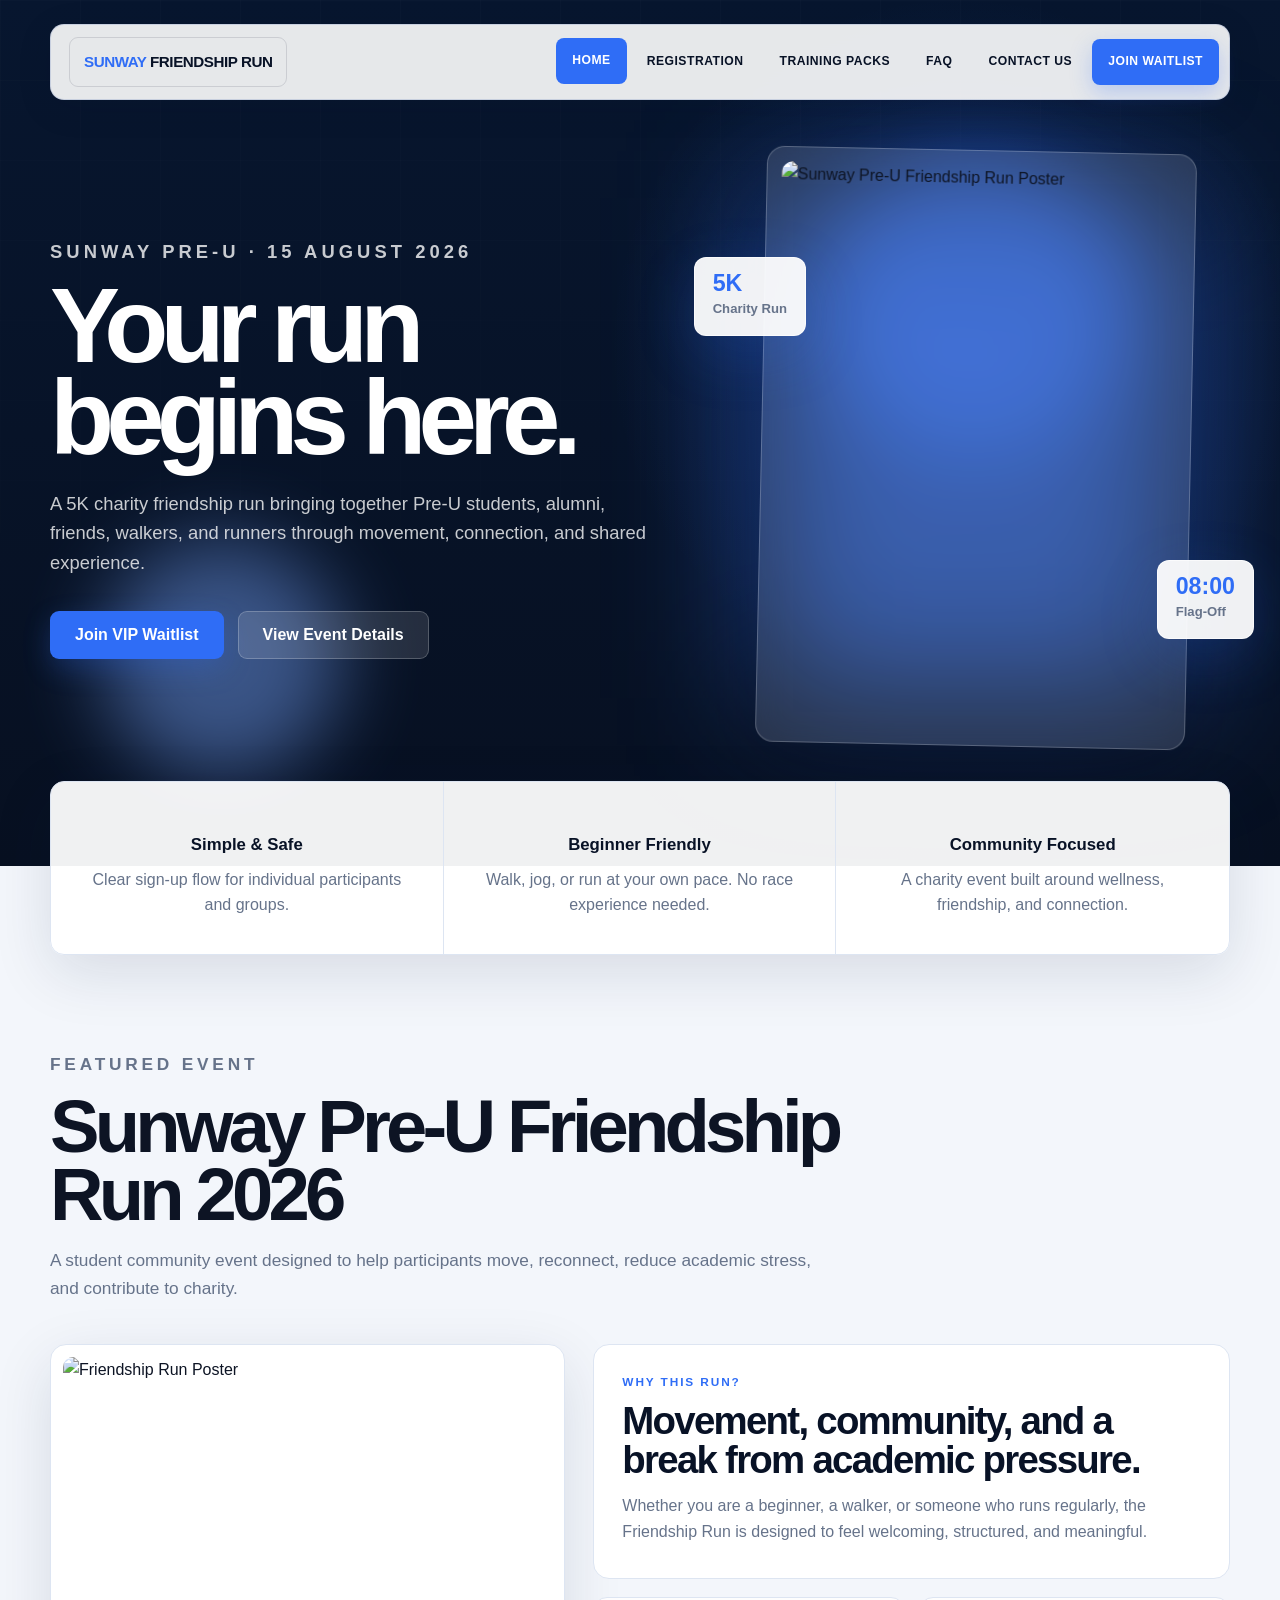
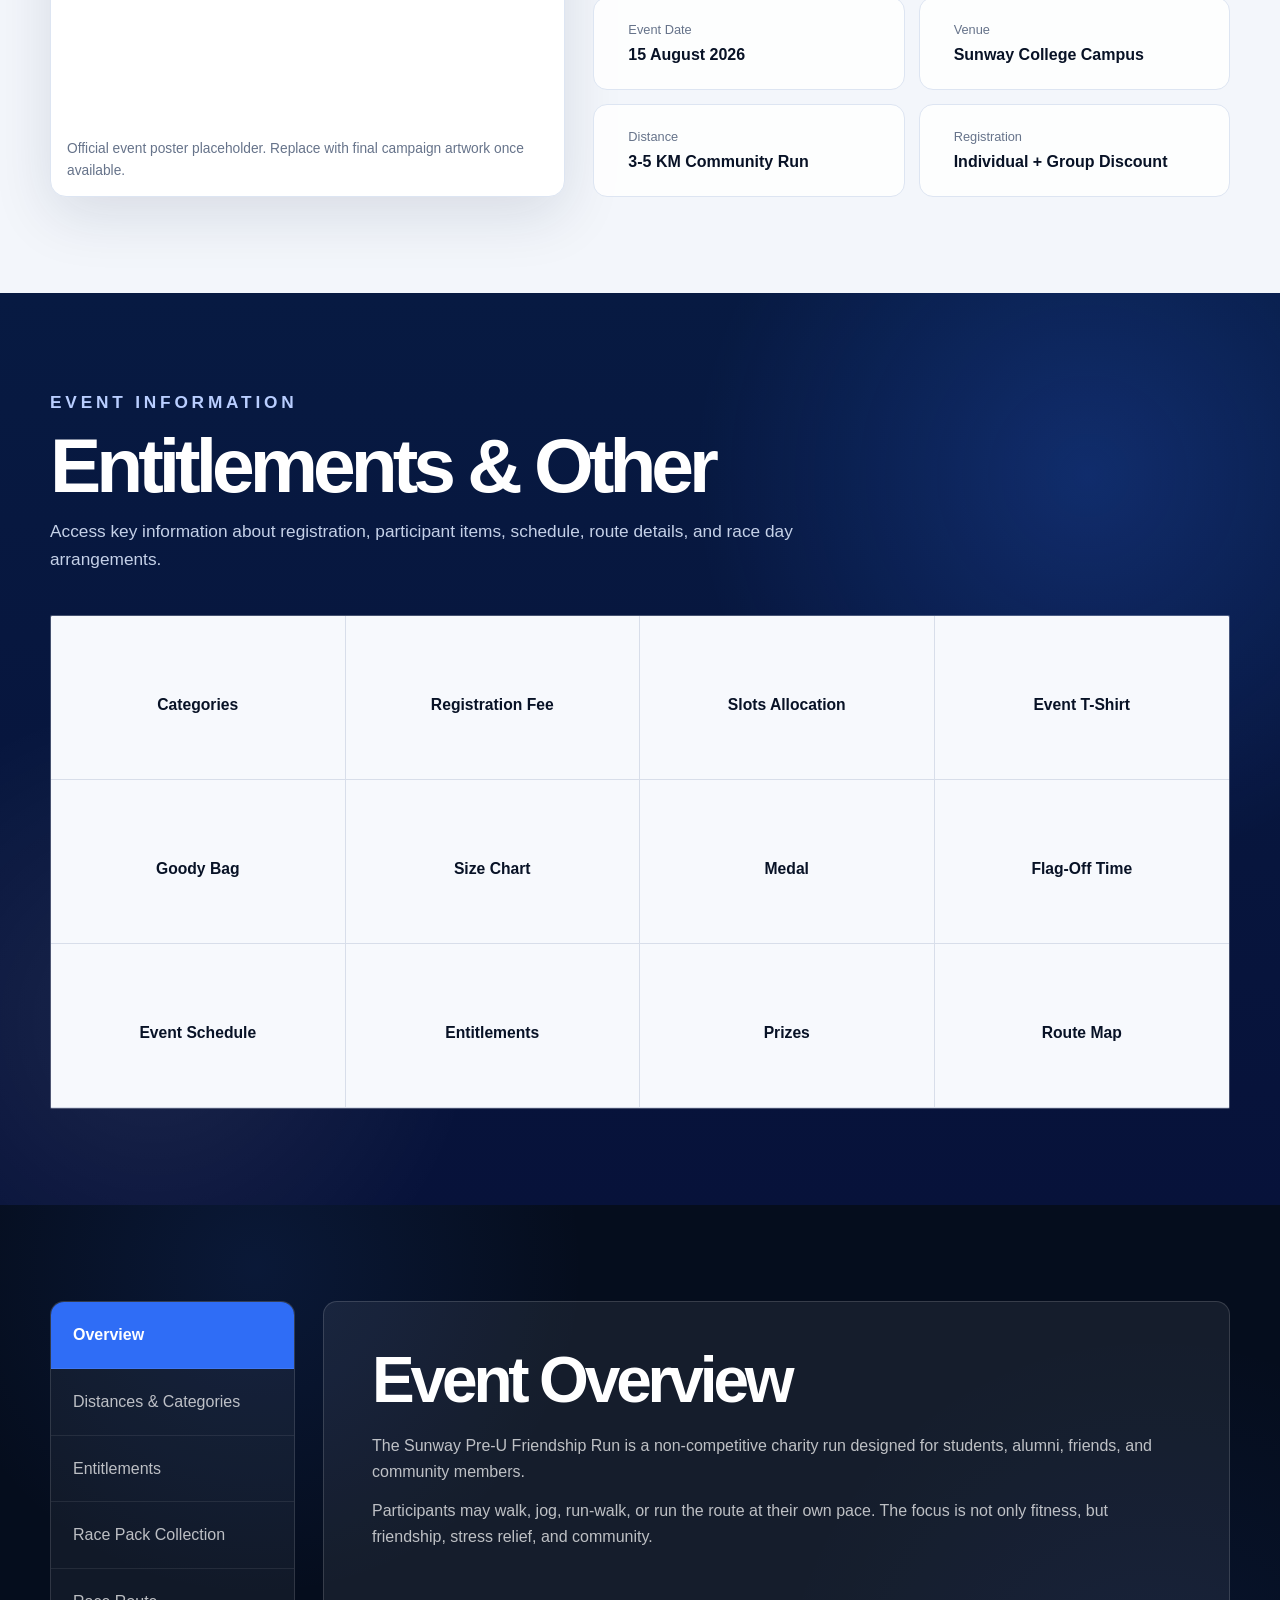
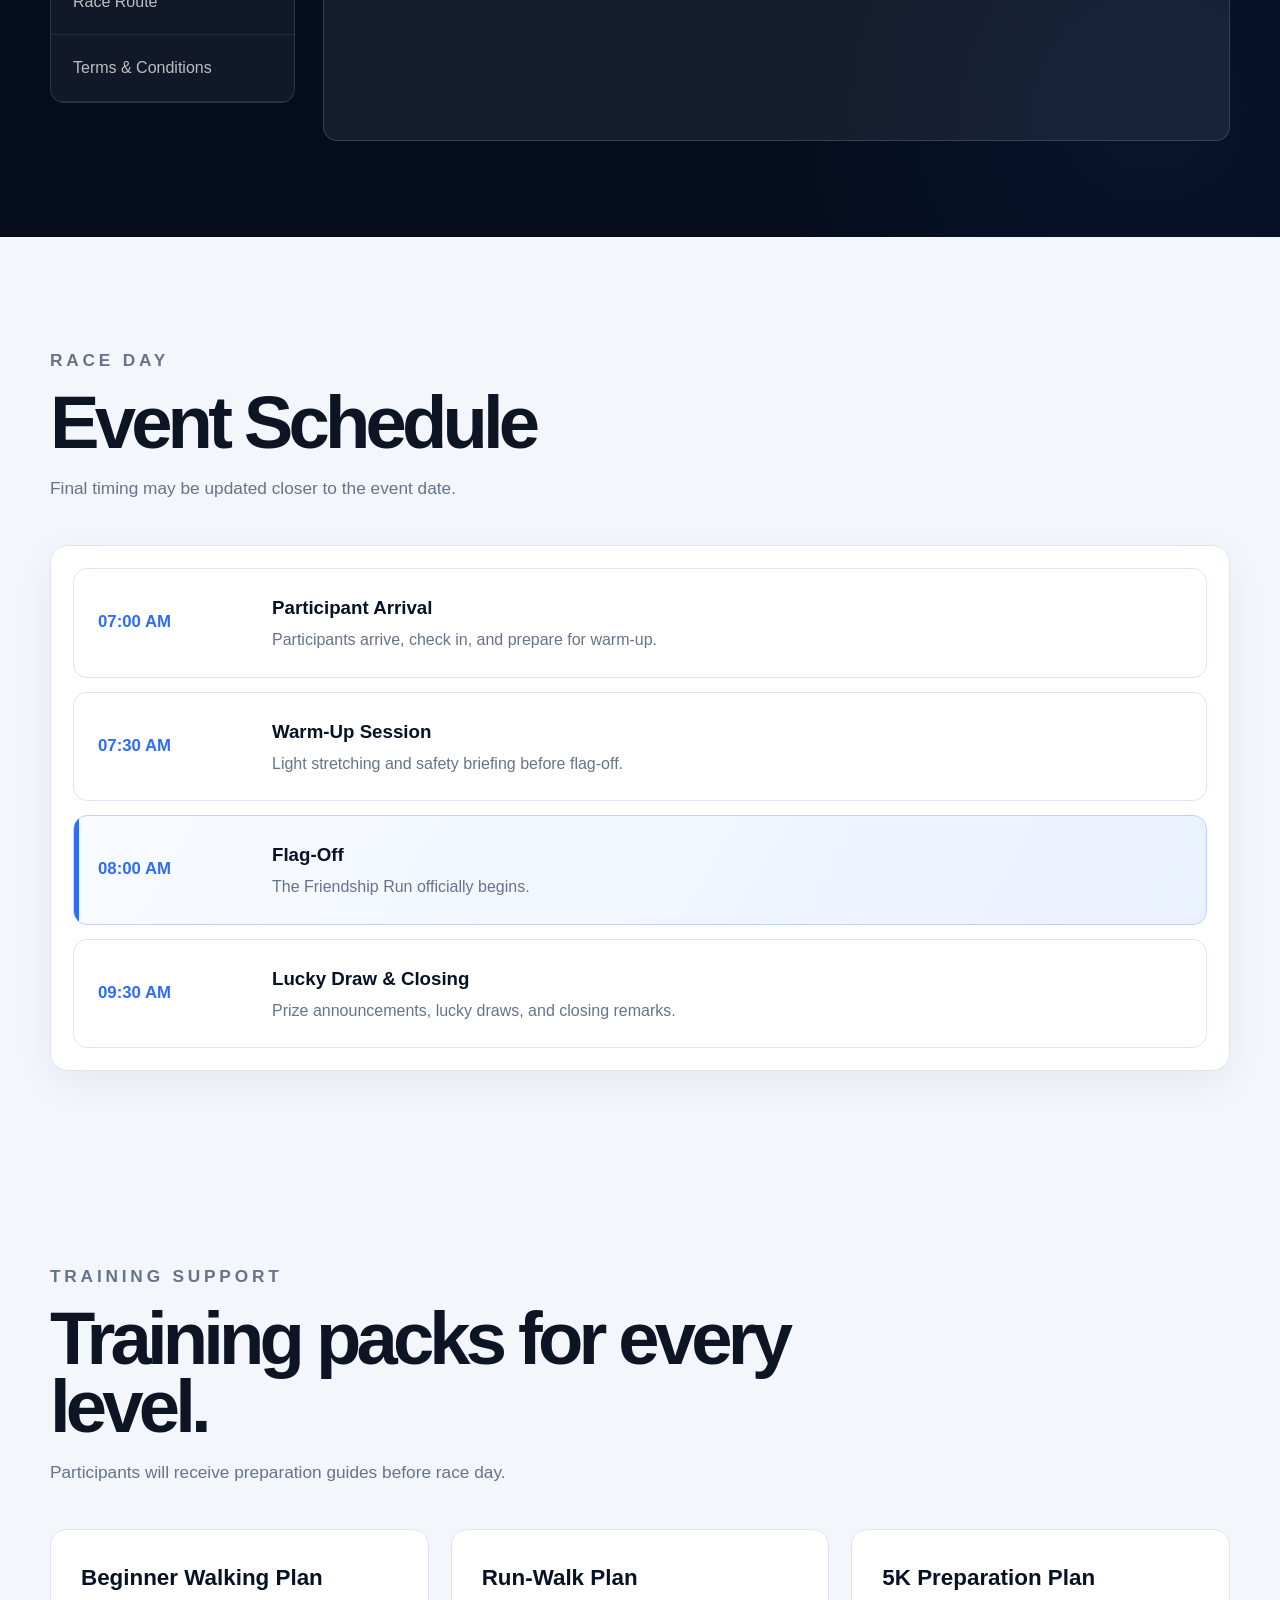
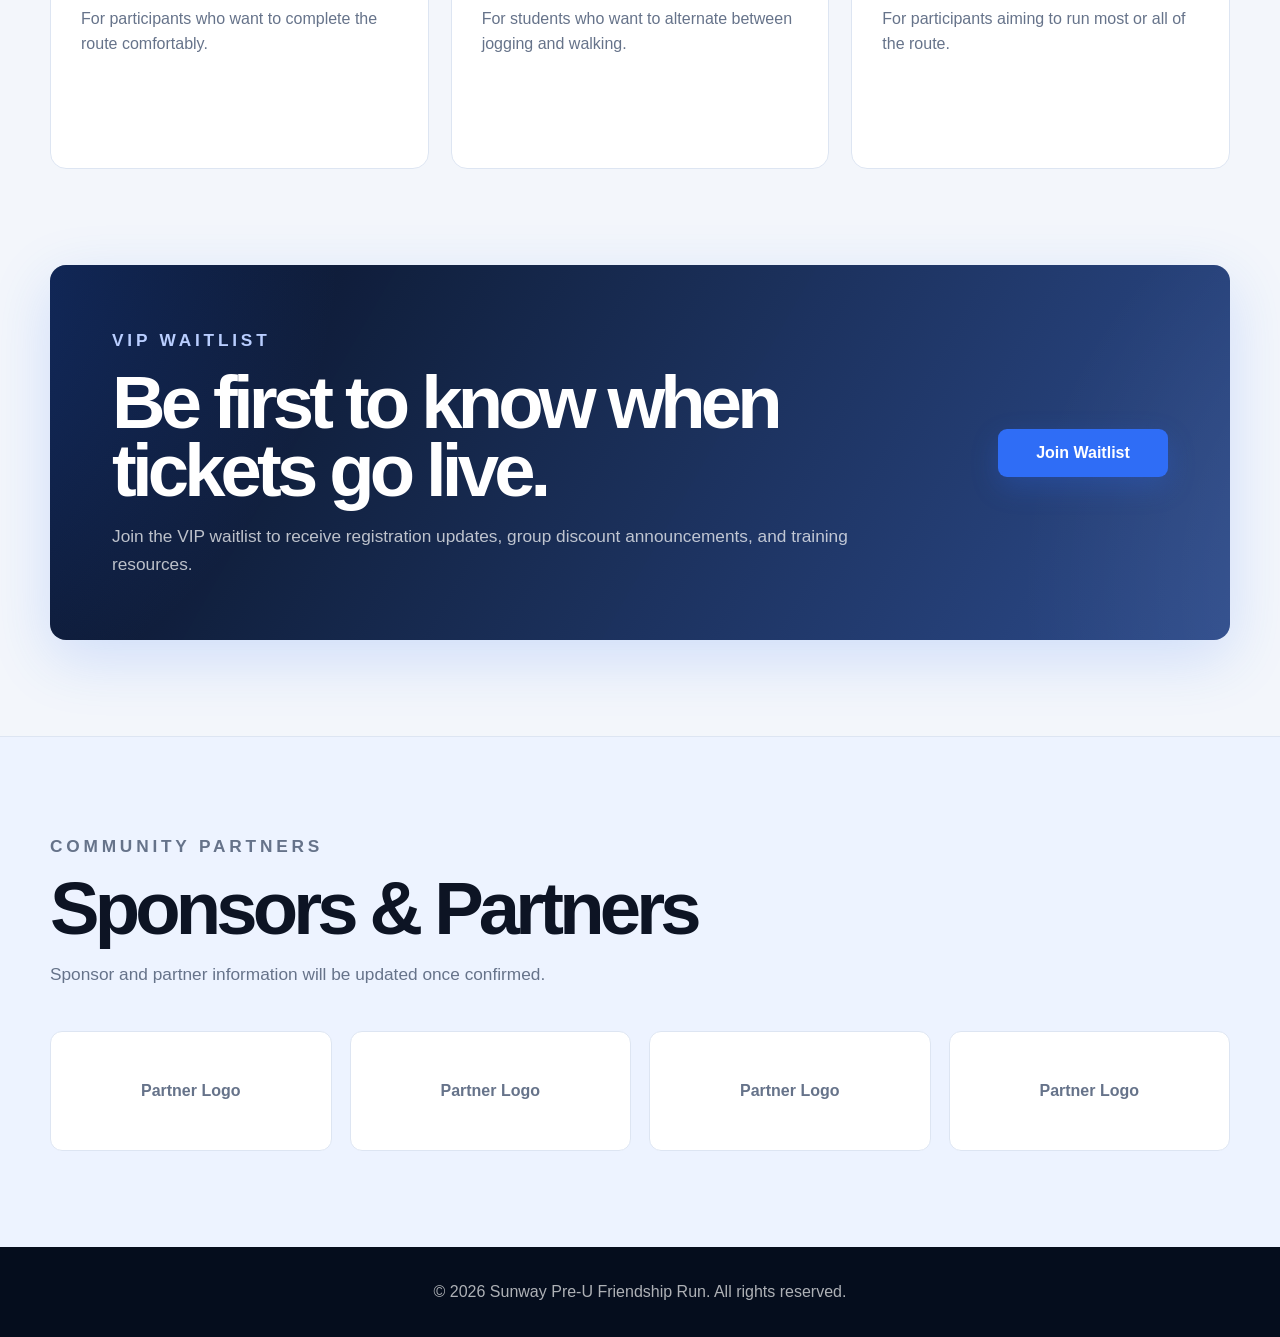
==== commit 6b0c278d: "init forms" ====
--- a/index.html
+++ b/index.html
@@ -6,176 +6,107 @@
     <title>Sunway Pre-U Friendship Run 2026</title>
     <link rel="preconnect" href="https://fonts.googleapis.com">
     <link rel="preconnect" href="https://fonts.gstatic.com" crossorigin>
-    <link href="https://fonts.googleapis.com/css2?family=Manrope:wght@400;500;600;700;800&family=Instrument+Sans:wght@500;600;700&display=swap" rel="stylesheet">
+    <link href="https://fonts.googleapis.com/css2?family=Inter:wght@400;500;600;700;800;900&family=Space+Grotesk:wght@500;600;700&display=swap" rel="stylesheet">
+    <script src="https://code.iconify.design/iconify-icon/2.1.0/iconify-icon.min.js"></script>
     <link rel="stylesheet" href="css/base.css">
     <link rel="stylesheet" href="css/home.css">
 </head>
 <body>
-<a href="#mainContent" class="skip-link">Skip to main content</a>
 <header class="main-header">
     <a href="index.html" class="site-logo"><span>Sunway</span> Friendship Run</a>
-
-    <button class="menu-toggle" id="menuToggle" aria-label="Open navigation menu" aria-expanded="false">
-        <span></span><span></span><span></span>
-    </button>
-
-    <nav class="nav-menu" id="navMenu" aria-label="Main navigation">
+    <button class="menu-toggle" id="menuToggle" aria-label="Open navigation menu"><span></span><span></span><span></span></button>
+    <nav class="nav-menu" id="navMenu">
         <a href="index.html">Home</a>
         <a href="registration.html">Registration</a>
         <a href="training.html">Training Packs</a>
         <a href="faq.html">FAQ</a>
         <a href="contact.html">Contact Us</a>
-        <a href="GOOGLE_FORM_URL_HERE" target="_blank" class="nav-cta">Join Waitlist</a>
+        <a href="https://docs.google.com/forms/d/e/1FAIpQLSfht_hq4vjkGyCJDHZjc3itsVchuhcSZXtp7DrGjL3hAuSrdw/viewform" target="_blank" class="nav-cta">Join Waitlist</a>
     </nav>
 </header>
 
-<main id="mainContent">
-
+<main>
 <section class="hero">
-    <div class="hero-bg-orb"></div>
-
+    <div class="hero-grid-bg"></div>
+    <div class="hero-orb hero-orb-a"></div>
+    <div class="hero-orb hero-orb-b"></div>
     <div class="hero-inner">
         <div class="hero-copy reveal">
             <p class="eyebrow">Sunway Pre-U · 15 August 2026</p>
             <h1>Your run begins here.</h1>
-            <p>
-                A 5K charity friendship run bringing together Pre-U students, alumni,
-                friends, walkers, and runners through movement, connection, and shared experience.
-            </p>
-
+            <p>A 5K charity friendship run bringing together Pre-U students, alumni, friends, walkers, and runners through movement, connection, and shared experience.</p>
             <div class="hero-actions">
-                <a href="GOOGLE_FORM_URL_HERE" target="_blank" class="btn btn-primary">Join VIP Waitlist</a>
+                <a href="https://docs.google.com/forms/d/e/1FAIpQLSfht_hq4vjkGyCJDHZjc3itsVchuhcSZXtp7DrGjL3hAuSrdw/viewform" target="_blank" class="btn btn-primary">Join VIP Waitlist</a>
                 <a href="#event-overview" class="btn btn-secondary">View Event Details</a>
             </div>
         </div>
 
-        <div class="hero-visual reveal delay-1" aria-label="Event poster preview">
+        <div class="hero-poster-wrap reveal delay-1">
+            <div class="poster-glow"></div>
             <div class="poster-card">
                 <img src="assets/friendship-run-poster.png" alt="Sunway Pre-U Friendship Run Poster">
             </div>
-
-            <div class="poster-badge badge-distance">
-                <span class="badge-kicker">Distance</span>
-                <strong>5K</strong>
-                <small>Charity Run</small>
-            </div>
-
-            <div class="poster-badge badge-time">
-                <span class="badge-kicker">Flag-Off</span>
-                <strong>08:00</strong>
-                <small>AM</small>
-            </div>
-        </div>
-    </div>
-</section>
-
-<section class="trust-panel reveal" aria-label="Quick event highlights">
+            <div class="floating-stat stat-left"><strong>5K</strong><span>Charity Run</span></div>
+            <div class="floating-stat stat-right"><strong>08:00</strong><span>Flag-Off</span></div>
+        </div>
+    </div>
+</section>
+
+<section class="trust-panel reveal">
     <article class="trust-card">
-        <iconify-icon icon="solar:lock-keyhole-bold-duotone"></iconify-icon>
+        <iconify-icon icon="solar:shield-check-outline"></iconify-icon>
         <h3>Simple & Safe</h3>
-        <p>Easy registration flow for individual and group participants.</p>
+        <p>Clear sign-up flow for individual participants and groups.</p>
     </article>
-
     <article class="trust-card">
-        <iconify-icon icon="solar:chat-round-call-bold-duotone"></iconify-icon>
-        <h3>Student Support</h3>
-        <p>Clear race information, preparation guidance, and event updates.</p>
+        <iconify-icon icon="solar:running-round-outline"></iconify-icon>
+        <h3>Beginner Friendly</h3>
+        <p>Walk, jog, or run at your own pace. No race experience needed.</p>
     </article>
-
     <article class="trust-card">
-        <iconify-icon icon="solar:users-group-rounded-bold-duotone"></iconify-icon>
+        <iconify-icon icon="solar:users-group-rounded-outline"></iconify-icon>
         <h3>Community Focused</h3>
-        <p>A beginner-friendly charity event built around wellness and friendship.</p>
+        <p>A charity event built around wellness, friendship, and connection.</p>
     </article>
 </section>
 
-<section class="section" id="event-overview">
+<section class="section overview-section" id="event-overview">
     <div class="section-heading reveal">
         <p class="label">Featured Event</p>
         <h2>Sunway Pre-U Friendship Run 2026</h2>
-        <p>
-            A student community event designed to help participants move, reconnect,
-            reduce academic stress, and contribute to charity.
-        </p>
+        <p>A student community event designed to help participants move, reconnect, reduce academic stress, and contribute to charity.</p>
     </div>
 
     <div class="overview-layout">
         <div class="overview-media reveal">
-            <img src="assets/friendship-run-poster.png" alt="Sunway Pre-U Friendship Run Poster">
-        </div>
-
+            <img src="assets/friendship-run-poster.png" alt="Friendship Run Poster">
+            <div class="media-caption">Official event poster placeholder. Replace with final campaign artwork once available.</div>
+        </div>
         <div class="overview-content reveal delay-1">
-            <div class="quick-info-grid">
-                <article class="quick-info-card">
-                    <iconify-icon icon="solar:calendar-date-bold-duotone"></iconify-icon>
-                    <div>
-                        <h3>Event Date</h3>
-                        <p>Saturday, 15 August 2026</p>
-                    </div>
-                </article>
-
-                <article class="quick-info-card">
-                    <iconify-icon icon="solar:map-point-wave-bold-duotone"></iconify-icon>
-                    <div>
-                        <h3>Event Venue</h3>
-                        <p>Sunway College Campus</p>
-                    </div>
-                </article>
-
-                <article class="quick-info-card">
-                    <iconify-icon icon="solar:route-bold-duotone"></iconify-icon>
-                    <div>
-                        <h3>Distance</h3>
-                        <p>3-5 KM community run for all fitness levels</p>
-                    </div>
-                </article>
-
-                <article class="quick-info-card">
-                    <iconify-icon icon="solar:ticket-sale-bold-duotone"></iconify-icon>
-                    <div>
-                        <h3>Registration</h3>
-                        <p>Individual signup and group-of-6 discount available</p>
-                    </div>
-                </article>
-            </div>
-        </div>
-    </div>
-</section>
-
-<section class="section essentials-section">
-    <div class="section-heading reveal">
-        <p class="label">Student Essentials</p>
-        <h2>Built to be easy for everyone.</h2>
-        <p>
-            The event and website are designed so students can quickly find what they need,
-            register easily, and prepare without confusion.
-        </p>
-    </div>
-
-    <div class="essentials-grid reveal delay-1">
-        <article class="essential-card">
-            <iconify-icon icon="solar:smartphone-2-bold-duotone"></iconify-icon>
-            <h3>Mobile Friendly</h3>
-            <p>Pages are designed to work clearly on phones, tablets, and laptops.</p>
-        </article>
-
-        <article class="essential-card">
-            <iconify-icon icon="solar:map-point-wave-bold-duotone"></iconify-icon>
-            <h3>Clear Navigation</h3>
-            <p>Important sections are grouped so participants can quickly find event details.</p>
-        </article>
-
-        <article class="essential-card">
-            <iconify-icon icon="solar:walking-round-bold-duotone"></iconify-icon>
-            <h3>Walkers Welcome</h3>
-            <p>No pressure to run. Students can walk, jog, or run-walk at their own pace.</p>
-        </article>
-
-        <article class="essential-card">
-            <iconify-icon icon="solar:shield-check-bold-duotone"></iconify-icon>
-            <h3>Race Day Support</h3>
-            <p>Hydration, marshals, and first-aid support will be available during the event.</p>
-        </article>
+            <div class="overview-card main-copy">
+                <p class="mini-label">Why this run?</p>
+                <h3>Movement, community, and a break from academic pressure.</h3>
+                <p>Whether you are a beginner, a walker, or someone who runs regularly, the Friendship Run is designed to feel welcoming, structured, and meaningful.</p>
+            </div>
+            <div class="fact-grid">
+                <article class="fact-card">
+                    <iconify-icon icon="solar:calendar-date-outline"></iconify-icon>
+                    <div><span>Event Date</span><strong>15 August 2026</strong></div>
+                </article>
+                <article class="fact-card">
+                    <iconify-icon icon="solar:map-point-outline"></iconify-icon>
+                    <div><span>Venue</span><strong>Sunway College Campus</strong></div>
+                </article>
+                <article class="fact-card">
+                    <iconify-icon icon="solar:route-outline"></iconify-icon>
+                    <div><span>Distance</span><strong>3-5 KM Community Run</strong></div>
+                </article>
+                <article class="fact-card">
+                    <iconify-icon icon="solar:ticket-sale-outline"></iconify-icon>
+                    <div><span>Registration</span><strong>Individual + Group Discount</strong></div>
+                </article>
+            </div>
+        </div>
     </div>
 </section>
 
@@ -183,177 +114,66 @@
     <div class="section-heading light reveal">
         <p class="label">Event Information</p>
         <h2>Entitlements & Other</h2>
-        <p>
-            Access key information about categories, registration, participant items,
-            schedule, route details, and race day arrangements.
-        </p>
+        <p>Access key information about registration, participant items, schedule, route details, and race day arrangements.</p>
     </div>
 
     <div class="info-tile-grid reveal delay-1">
-        <button type="button" class="info-tile" data-modal="modalCategories">
-            <iconify-icon icon="solar:widget-5-bold-duotone"></iconify-icon>
-            <h3>Categories</h3>
-        </button>
-
-        <button type="button" class="info-tile" data-modal="modalFee">
-            <iconify-icon icon="solar:card-2-bold-duotone"></iconify-icon>
-            <h3>Registration Fee</h3>
-        </button>
-
-        <button type="button" class="info-tile" data-modal="modalSlots">
-            <iconify-icon icon="solar:document-add-bold-duotone"></iconify-icon>
-            <h3>Slots Allocation</h3>
-        </button>
-
-        <button type="button" class="info-tile" data-modal="modalShirt">
-            <iconify-icon icon="mdi:tshirt-crew"></iconify-icon>
-            <h3>Event T-Shirt</h3>
-        </button>
-
-        <button type="button" class="info-tile" data-modal="modalGoody">
-            <iconify-icon icon="solar:bag-4-bold-duotone"></iconify-icon>
-            <h3>Goody Bag</h3>
-        </button>
-
-        <button type="button" class="info-tile" data-modal="modalSize">
-            <iconify-icon icon="solar:ruler-bold-duotone"></iconify-icon>
-            <h3>Size Chart</h3>
-        </button>
-
-        <button type="button" class="info-tile" data-modal="modalMedal">
-            <iconify-icon icon="solar:medal-ribbon-star-bold-duotone"></iconify-icon>
-            <h3>Medal</h3>
-        </button>
-
-        <button type="button" class="info-tile" data-modal="modalFlag">
-            <iconify-icon icon="solar:clock-circle-bold-duotone"></iconify-icon>
-            <h3>Flag-Off Time</h3>
-        </button>
-
-        <button type="button" class="info-tile" data-modal="modalSchedule">
-            <iconify-icon icon="solar:calendar-mark-bold-duotone"></iconify-icon>
-            <h3>Event Schedule</h3>
-        </button>
-
-        <button type="button" class="info-tile" data-modal="modalEntitlements">
-            <iconify-icon icon="solar:gift-bold-duotone"></iconify-icon>
-            <h3>Entitlements</h3>
-        </button>
-
-        <button type="button" class="info-tile" data-modal="modalPrizes">
-            <iconify-icon icon="solar:cup-star-bold-duotone"></iconify-icon>
-            <h3>Prizes</h3>
-        </button>
-
-        <button type="button" class="info-tile" data-modal="modalRoute">
-            <iconify-icon icon="solar:map-bold-duotone"></iconify-icon>
-            <h3>Route Map</h3>
-        </button>
+        <button class="info-tile" data-modal="modalCategories"><iconify-icon icon="solar:widget-5-outline"></iconify-icon><h3>Categories</h3></button>
+        <button class="info-tile" data-modal="modalFee"><iconify-icon icon="solar:wallet-money-outline"></iconify-icon><h3>Registration Fee</h3></button>
+        <button class="info-tile" data-modal="modalSlots"><iconify-icon icon="solar:clipboard-list-outline"></iconify-icon><h3>Slots Allocation</h3></button>
+        <button class="info-tile" data-modal="modalShirt"><iconify-icon icon="solar:t-shirt-outline"></iconify-icon><h3>Event T-Shirt</h3></button>
+        <button class="info-tile" data-modal="modalGoody"><iconify-icon icon="solar:bag-4-outline"></iconify-icon><h3>Goody Bag</h3></button>
+        <button class="info-tile" data-modal="modalSize"><iconify-icon icon="solar:ruler-angular-outline"></iconify-icon><h3>Size Chart</h3></button>
+        <button class="info-tile" data-modal="modalMedal"><iconify-icon icon="solar:medal-ribbon-star-outline"></iconify-icon><h3>Medal</h3></button>
+        <button class="info-tile" data-modal="modalFlag"><iconify-icon icon="solar:clock-circle-outline"></iconify-icon><h3>Flag-Off Time</h3></button>
+        <button class="info-tile" data-modal="modalSchedule"><iconify-icon icon="solar:calendar-mark-outline"></iconify-icon><h3>Event Schedule</h3></button>
+        <button class="info-tile" data-modal="modalEntitlements"><iconify-icon icon="solar:gift-outline"></iconify-icon><h3>Entitlements</h3></button>
+        <button class="info-tile" data-modal="modalPrizes"><iconify-icon icon="solar:cup-star-outline"></iconify-icon><h3>Prizes</h3></button>
+        <button class="info-tile" data-modal="modalRoute"><iconify-icon icon="solar:map-arrow-square-outline"></iconify-icon><h3>Route Map</h3></button>
     </div>
 </section>
 
 <section class="section section-deep" id="details">
     <div class="details-layout reveal">
-        <aside class="side-tabs" aria-label="Event details navigation">
-            <button type="button" class="tab-btn active" data-tab="overview">Overview</button>
-            <button type="button" class="tab-btn" data-tab="distances">Distances & Categories</button>
-            <button type="button" class="tab-btn" data-tab="entitlements">Entitlements</button>
-            <button type="button" class="tab-btn" data-tab="racepack">Race Pack Collection</button>
-            <button type="button" class="tab-btn" data-tab="route">Race Route</button>
-            <button type="button" class="tab-btn" data-tab="terms">Terms & Conditions</button>
+        <aside class="side-tabs">
+            <button class="tab-btn active" data-tab="overview">Overview</button>
+            <button class="tab-btn" data-tab="distances">Distances & Categories</button>
+            <button class="tab-btn" data-tab="entitlements">Entitlements</button>
+            <button class="tab-btn" data-tab="racepack">Race Pack Collection</button>
+            <button class="tab-btn" data-tab="route">Race Route</button>
+            <button class="tab-btn" data-tab="terms">Terms & Conditions</button>
         </aside>
-
         <div class="tab-content">
             <article class="tab-panel active" id="overview">
-                <p class="tab-kicker">Event Details</p>
                 <h2>Event Overview</h2>
-                <p>
-                    The Sunway Pre-U Friendship Run is a non-competitive charity run designed for students,
-                    alumni, friends, and community members.
-                </p>
-                <p>
-                    Participants may walk, jog, run-walk, or run the route at their own pace. The focus is
-                    not only fitness, but friendship, stress relief, and community.
-                </p>
-            </article>
-
+                <p>The Sunway Pre-U Friendship Run is a non-competitive charity run designed for students, alumni, friends, and community members.</p>
+                <p>Participants may walk, jog, run-walk, or run the route at their own pace. The focus is not only fitness, but friendship, stress relief, and community.</p>
+            </article>
             <article class="tab-panel" id="distances">
-                <p class="tab-kicker">Categories</p>
                 <h2>Distances & Categories</h2>
-                <div class="table-wrap">
+                <div class="dark-table-wrap">
                     <table>
-                        <thead>
-                            <tr>
-                                <th>Distance</th>
-                                <th>Category</th>
-                                <th>Recommended For</th>
-                            </tr>
-                        </thead>
+                        <thead><tr><th>Distance</th><th>Category</th><th>Recommended For</th></tr></thead>
                         <tbody>
-                            <tr>
-                                <td>3 KM</td>
-                                <td>Walker</td>
-                                <td>Beginners and casual participants</td>
-                            </tr>
-                            <tr>
-                                <td>5 KM</td>
-                                <td>Run-Walk</td>
-                                <td>Participants who want a light challenge</td>
-                            </tr>
-                            <tr>
-                                <td>5 KM</td>
-                                <td>Runner</td>
-                                <td>Regular runners and fitness-focused participants</td>
-                            </tr>
+                            <tr><td>3 KM</td><td>Walker</td><td>Beginners and casual participants</td></tr>
+                            <tr><td>5 KM</td><td>Run-Walk</td><td>Participants who want a light challenge</td></tr>
+                            <tr><td>5 KM</td><td>Runner</td><td>Regular runners and fitness-focused participants</td></tr>
                         </tbody>
                     </table>
                 </div>
             </article>
-
             <article class="tab-panel" id="entitlements">
-                <p class="tab-kicker">Participant Pack</p>
                 <h2>Participant Entitlements</h2>
                 <div class="feature-grid">
-                    <div>Official Event T-Shirt</div>
-                    <div>Goody Bag</div>
-                    <div>Finisher Medal</div>
-                    <div>Lucky Draw Eligibility</div>
-                    <div>Hydration Support</div>
-                    <div>Official Event Photos</div>
+                    <div>Official Event T-Shirt</div><div>Goody Bag</div><div>Finisher Medal</div><div>Lucky Draw Eligibility</div><div>Hydration Support</div><div>Official Event Photos</div>
                 </div>
             </article>
-
             <article class="tab-panel" id="racepack">
-                <p class="tab-kicker">Collection</p>
                 <h2>Race Pack Collection</h2>
-                <div class="plain-list">
-                    <p><strong>Venue:</strong> Sunway College Campus</p>
-                    <p><strong>Date:</strong> To be announced</p>
-                    <p><strong>Time:</strong> 10:00 AM – 5:00 PM</p>
-                    <p><strong>Required:</strong> Student ID or registration confirmation</p>
-                </div>
-            </article>
-
-            <article class="tab-panel" id="route">
-                <p class="tab-kicker">Campus Route</p>
-                <h2>Race Route</h2>
-                <p>
-                    The route will be designed to be beginner-friendly, safe, and accessible.
-                    Water stations, marshals, and first-aid support will be available.
-                </p>
-                <div class="route-placeholder">Route Map Placeholder</div>
-            </article>
-
-            <article class="tab-panel" id="terms">
-                <p class="tab-kicker">Important</p>
-                <h2>Terms & Conditions</h2>
-                <ul class="clean-list">
-                    <li>Participants must follow marshal and organiser instructions.</li>
-                    <li>Registration details must be accurate and complete.</li>
-                    <li>Participants are responsible for arriving before flag-off.</li>
-                    <li>Event details may be updated for safety or logistical reasons.</li>
-                </ul>
-            </article>
+                <div class="plain-list"><p><strong>Venue:</strong> Sunway College Campus</p><p><strong>Date:</strong> To be announced</p><p><strong>Time:</strong> 10:00 AM – 5:00 PM</p><p><strong>Required:</strong> Student ID or registration confirmation</p></div>
+            </article>
+            <article class="tab-panel" id="route"><h2>Race Route</h2><p>The route will be beginner-friendly, safe, and accessible. Water stations, marshals, and first-aid support will be available.</p><div class="route-placeholder">Route Map Placeholder</div></article>
+            <article class="tab-panel" id="terms"><h2>Terms & Conditions</h2><ul class="clean-list"><li>Participants must follow marshal and organiser instructions.</li><li>Registration details must be accurate and complete.</li><li>Participants are responsible for arriving before flag-off.</li><li>Event details may be updated for safety or logistical reasons.</li></ul></article>
         </div>
     </div>
 </section>
@@ -362,210 +182,55 @@
     <div class="section-heading reveal">
         <p class="label">Race Day</p>
         <h2>Event Schedule</h2>
-        <p>A simple race-day flow so participants know exactly what to expect.</p>
-    </div>
-
-    <div class="schedule-timeline reveal delay-1">
-        <article class="timeline-item">
-            <div class="timeline-time">07:00 AM</div>
-            <div class="timeline-content">
-                <span>01</span>
-                <h3>Participant Arrival</h3>
-                <p>Arrive at campus, check in, meet your group, and prepare for the warm-up.</p>
-            </div>
-        </article>
-
-        <article class="timeline-item">
-            <div class="timeline-time">07:30 AM</div>
-            <div class="timeline-content">
-                <span>02</span>
-                <h3>Warm-Up & Safety Briefing</h3>
-                <p>Light stretching, route reminders, and safety instructions before flag-off.</p>
-            </div>
-        </article>
-
-        <article class="timeline-item highlight">
-            <div class="timeline-time">08:00 AM</div>
-            <div class="timeline-content">
-                <span>03</span>
-                <h3>Flag-Off</h3>
-                <p>The Friendship Run begins. Walkers, run-walkers, and runners may move at their own pace.</p>
-            </div>
-        </article>
-
-        <article class="timeline-item">
-            <div class="timeline-time">09:30 AM</div>
-            <div class="timeline-content">
-                <span>04</span>
-                <h3>Lucky Draw & Closing</h3>
-                <p>Post-run gathering, prize announcements, lucky draw, and closing remarks.</p>
-            </div>
-        </article>
-    </div>
-</section>
-
-<section class="section">
+        <p>Final timing may be updated closer to the event date.</p>
+    </div>
+    <div class="timeline reveal delay-1">
+        <article class="timeline-item"><span>07:00 AM</span><div><h3>Participant Arrival</h3><p>Participants arrive, check in, and prepare for warm-up.</p></div></article>
+        <article class="timeline-item"><span>07:30 AM</span><div><h3>Warm-Up Session</h3><p>Light stretching and safety briefing before flag-off.</p></div></article>
+        <article class="timeline-item highlight"><span>08:00 AM</span><div><h3>Flag-Off</h3><p>The Friendship Run officially begins.</p></div></article>
+        <article class="timeline-item"><span>09:30 AM</span><div><h3>Lucky Draw & Closing</h3><p>Prize announcements, lucky draws, and closing remarks.</p></div></article>
+    </div>
+</section>
+
+<section class="section training-preview">
     <div class="section-heading reveal">
         <p class="label">Training Support</p>
         <h2>Training packs for every level.</h2>
-        <p>Participants will receive simple preparation guides before race day.</p>
-    </div>
-
-    <div class="cards-grid reveal delay-1">
-        <article class="content-card">
-            <iconify-icon icon="solar:walking-round-bold-duotone"></iconify-icon>
-            <h3>Beginner Walking Plan</h3>
-            <p>For participants who want to complete the route comfortably through walking.</p>
-            <a href="training.html">View Training Pack</a>
-        </article>
-
-        <article class="content-card">
-            <iconify-icon icon="solar:running-round-bold-duotone"></iconify-icon>
-            <h3>Run-Walk Plan</h3>
-            <p>For students who want to alternate between jogging and walking.</p>
-            <a href="training.html">View Training Pack</a>
-        </article>
-
-        <article class="content-card">
-            <iconify-icon icon="solar:flag-2-bold-duotone"></iconify-icon>
-            <h3>5K Preparation Plan</h3>
-            <p>For participants aiming to run most or all of the event route.</p>
-            <a href="training.html">View Training Pack</a>
-        </article>
+        <p>Participants will receive preparation guides before race day.</p>
+    </div>
+    <div class="preview-grid reveal delay-1">
+        <a class="preview-card" href="training.html"><iconify-icon icon="solar:walking-round-outline"></iconify-icon><h3>Beginner Walking Plan</h3><p>For participants who want to complete the route comfortably.</p></a>
+        <a class="preview-card" href="training.html"><iconify-icon icon="solar:running-round-outline"></iconify-icon><h3>Run-Walk Plan</h3><p>For students who want to alternate between jogging and walking.</p></a>
+        <a class="preview-card" href="training.html"><iconify-icon icon="solar:stopwatch-outline"></iconify-icon><h3>5K Preparation Plan</h3><p>For participants aiming to run most or all of the route.</p></a>
     </div>
 </section>
 
 <section class="cta-section reveal">
-    <div>
-        <p class="label">VIP Waitlist</p>
-        <h2>Be first to know when tickets go live.</h2>
-        <p>
-            Join the VIP waitlist to receive registration updates,
-            group discount announcements, and training resources.
-        </p>
-    </div>
-
-    <a href="GOOGLE_FORM_URL_HERE" target="_blank" class="btn btn-primary">Join Waitlist</a>
+    <div><p class="label">VIP Waitlist</p><h2>Be first to know when tickets go live.</h2><p>Join the VIP waitlist to receive registration updates, group discount announcements, and training resources.</p></div>
+    <a href="https://docs.google.com/forms/d/e/1FAIpQLSfht_hq4vjkGyCJDHZjc3itsVchuhcSZXtp7DrGjL3hAuSrdw/viewform" target="_blank" class="btn btn-primary">Join Waitlist</a>
 </section>
 
 <section class="section section-muted sponsors-section">
-    <div class="section-heading reveal">
-        <p class="label">Community Partners</p>
-        <h2>Sponsors & Partners</h2>
-        <p>Sponsor and partner information will be updated once confirmed.</p>
-    </div>
-
-    <div class="partner-grid reveal delay-1">
-        <div class="partner-card">Partner Logo</div>
-        <div class="partner-card">Partner Logo</div>
-        <div class="partner-card">Partner Logo</div>
-        <div class="partner-card">Partner Logo</div>
-    </div>
-</section>
-
+    <div class="section-heading reveal"><p class="label">Community Partners</p><h2>Sponsors & Partners</h2><p>Sponsor and partner information will be updated once confirmed.</p></div>
+    <div class="partner-grid reveal delay-1"><div class="partner-card">Partner Logo</div><div class="partner-card">Partner Logo</div><div class="partner-card">Partner Logo</div><div class="partner-card">Partner Logo</div></div>
+</section>
 </main>
 
-<footer class="footer">
-    <p>© 2026 Sunway Pre-U Friendship Run. All rights reserved.</p>
-</footer>
-
-<div class="modal" id="modalCategories" role="dialog" aria-modal="true" aria-labelledby="modalCategoriesTitle">
-    <div class="modal-box">
-        <button class="modal-close" aria-label="Close modal">×</button>
-        <h2 id="modalCategoriesTitle">Categories</h2>
-        <p>Choose Walker, Run-Walk, or Runner depending on your comfort and fitness level.</p>
-    </div>
-</div>
-
-<div class="modal" id="modalFee" role="dialog" aria-modal="true" aria-labelledby="modalFeeTitle">
-    <div class="modal-box">
-        <button class="modal-close" aria-label="Close modal">×</button>
-        <h2 id="modalFeeTitle">Registration Fee</h2>
-        <p>Individual and group registration prices will be announced when tickets go live.</p>
-    </div>
-</div>
-
-<div class="modal" id="modalSlots" role="dialog" aria-modal="true" aria-labelledby="modalSlotsTitle">
-    <div class="modal-box">
-        <button class="modal-close" aria-label="Close modal">×</button>
-        <h2 id="modalSlotsTitle">Slots Allocation</h2>
-        <p>Slots will be limited and confirmed through the official registration form.</p>
-    </div>
-</div>
-
-<div class="modal" id="modalShirt" role="dialog" aria-modal="true" aria-labelledby="modalShirtTitle">
-    <div class="modal-box">
-        <button class="modal-close" aria-label="Close modal">×</button>
-        <h2 id="modalShirtTitle">Event T-Shirt</h2>
-        <p>All registered participants will receive an official event t-shirt.</p>
-    </div>
-</div>
-
-<div class="modal" id="modalGoody" role="dialog" aria-modal="true" aria-labelledby="modalGoodyTitle">
-    <div class="modal-box">
-        <button class="modal-close" aria-label="Close modal">×</button>
-        <h2 id="modalGoodyTitle">Goody Bag</h2>
-        <p>Participants will receive a goody bag during race pack collection.</p>
-    </div>
-</div>
-
-<div class="modal" id="modalSize" role="dialog" aria-modal="true" aria-labelledby="modalSizeTitle">
-    <div class="modal-box">
-        <button class="modal-close" aria-label="Close modal">×</button>
-        <h2 id="modalSizeTitle">Size Chart</h2>
-        <p>The t-shirt size chart will be released with registration details.</p>
-    </div>
-</div>
-
-<div class="modal" id="modalMedal" role="dialog" aria-modal="true" aria-labelledby="modalMedalTitle">
-    <div class="modal-box">
-        <button class="modal-close" aria-label="Close modal">×</button>
-        <h2 id="modalMedalTitle">Medal</h2>
-        <p>Registered finishers will receive a finisher medal after completing the route.</p>
-    </div>
-</div>
-
-<div class="modal" id="modalFlag" role="dialog" aria-modal="true" aria-labelledby="modalFlagTitle">
-    <div class="modal-box">
-        <button class="modal-close" aria-label="Close modal">×</button>
-        <h2 id="modalFlagTitle">Flag-Off Time</h2>
-        <p>The expected flag-off time is 8:00 AM.</p>
-    </div>
-</div>
-
-<div class="modal" id="modalSchedule" role="dialog" aria-modal="true" aria-labelledby="modalScheduleTitle">
-    <div class="modal-box">
-        <button class="modal-close" aria-label="Close modal">×</button>
-        <h2 id="modalScheduleTitle">Event Schedule</h2>
-        <p>The schedule includes arrival, warm-up, flag-off, post-run activities, lucky draw, and closing.</p>
-    </div>
-</div>
-
-<div class="modal" id="modalEntitlements" role="dialog" aria-modal="true" aria-labelledby="modalEntitlementsTitle">
-    <div class="modal-box">
-        <button class="modal-close" aria-label="Close modal">×</button>
-        <h2 id="modalEntitlementsTitle">Entitlements</h2>
-        <p>Entitlements include event t-shirt, goody bag, medal, lucky draw eligibility, hydration support, and photos.</p>
-    </div>
-</div>
-
-<div class="modal" id="modalPrizes" role="dialog" aria-modal="true" aria-labelledby="modalPrizesTitle">
-    <div class="modal-box">
-        <button class="modal-close" aria-label="Close modal">×</button>
-        <h2 id="modalPrizesTitle">Prizes</h2>
-        <p>Lucky draw prizes and special awards will be announced before the event.</p>
-    </div>
-</div>
-
-<div class="modal" id="modalRoute" role="dialog" aria-modal="true" aria-labelledby="modalRouteTitle">
-    <div class="modal-box">
-        <button class="modal-close" aria-label="Close modal">×</button>
-        <h2 id="modalRouteTitle">Route Map</h2>
-        <p>The final route map will be uploaded once confirmed by the organising committee.</p>
-    </div>
-</div>
-
-<script src="https://code.iconify.design/iconify-icon/2.1.0/iconify-icon.min.js"></script>
+<footer class="footer"><p>© 2026 Sunway Pre-U Friendship Run. All rights reserved.</p></footer>
+
+<div class="modal" id="modalCategories"><div class="modal-box"><button class="modal-close">×</button><h2>Categories</h2><p>Choose Walker, Run-Walk, or Runner depending on your comfort and fitness level.</p></div></div>
+<div class="modal" id="modalFee"><div class="modal-box"><button class="modal-close">×</button><h2>Registration Fee</h2><p>Individual and group registration prices will be announced when tickets go live.</p></div></div>
+<div class="modal" id="modalSlots"><div class="modal-box"><button class="modal-close">×</button><h2>Slots Allocation</h2><p>Slots will be limited and confirmed through the official registration form.</p></div></div>
+<div class="modal" id="modalShirt"><div class="modal-box"><button class="modal-close">×</button><h2>Event T-Shirt</h2><p>All registered participants will receive an official event t-shirt.</p></div></div>
+<div class="modal" id="modalGoody"><div class="modal-box"><button class="modal-close">×</button><h2>Goody Bag</h2><p>Participants will receive a goody bag during race pack collection.</p></div></div>
+<div class="modal" id="modalSize"><div class="modal-box"><button class="modal-close">×</button><h2>Size Chart</h2><p>The t-shirt size chart will be released with registration details.</p></div></div>
+<div class="modal" id="modalMedal"><div class="modal-box"><button class="modal-close">×</button><h2>Medal</h2><p>Registered finishers will receive a finisher medal after completing the route.</p></div></div>
+<div class="modal" id="modalFlag"><div class="modal-box"><button class="modal-close">×</button><h2>Flag-Off Time</h2><p>The expected flag-off time is 8:00 AM.</p></div></div>
+<div class="modal" id="modalSchedule"><div class="modal-box"><button class="modal-close">×</button><h2>Event Schedule</h2><p>The schedule includes arrival, warm-up, flag-off, post-run activities, lucky draw, and closing.</p></div></div>
+<div class="modal" id="modalEntitlements"><div class="modal-box"><button class="modal-close">×</button><h2>Entitlements</h2><p>Entitlements include event t-shirt, goody bag, medal, lucky draw eligibility, hydration support, and photos.</p></div></div>
+<div class="modal" id="modalPrizes"><div class="modal-box"><button class="modal-close">×</button><h2>Prizes</h2><p>Lucky draw prizes and special awards will be announced before the event.</p></div></div>
+<div class="modal" id="modalRoute"><div class="modal-box"><button class="modal-close">×</button><h2>Route Map</h2><p>The final route map will be uploaded once confirmed by the organising committee.</p></div></div>
+
 <script src="js/app.js"></script>
 </body>
 </html>
--- a/css/home.css
+++ b/css/home.css
@@ -1,27 +1,56 @@
 .hero {
     min-height: 850px;
     padding: 150px max(24px, calc((100% - var(--container)) / 2)) 120px;
-    background:
-        radial-gradient(circle at 75% 40%, rgba(47, 109, 246, 0.22), transparent 32%),
-        linear-gradient(180deg, #07162f 0%, #071021 100%);
+    background: radial-gradient(circle at 75% 40%, rgba(47, 109, 246, .22), transparent 32%), linear-gradient(180deg, #07162f 0%, #071021 100%);
     position: relative;
     overflow: hidden;
 }
 
-.hero-bg-orb {
+.hero-grid-bg {
     position: absolute;
     inset: 0;
-    background:
-        radial-gradient(circle at 80% 50%, rgba(47, 109, 246, 0.25), transparent 34%),
-        radial-gradient(circle at 10% 20%, rgba(255, 255, 255, 0.06), transparent 24%);
-    pointer-events: none;
+    opacity: .18;
+    background-image: linear-gradient(rgba(255, 255, 255, .08) 1px, transparent 1px), linear-gradient(90deg, rgba(255, 255, 255, .08) 1px, transparent 1px);
+    background-size: 80px 80px;
+    mask-image: linear-gradient(to bottom, black, transparent 85%);
+}
+
+.hero-orb {
+    position: absolute;
+    border-radius: 999px;
+    filter: blur(40px);
+    opacity: .45;
+    animation: orbFloat 12s ease-in-out infinite alternate;
+}
+
+.hero-orb-a {
+    width: 300px;
+    height: 300px;
+    background: #2f6df6;
+    right: 12%;
+    top: 18%;
+}
+
+.hero-orb-b {
+    width: 240px;
+    height: 240px;
+    background: #79a7ff;
+    left: 8%;
+    bottom: 10%;
+    animation-delay: -3s;
+}
+
+@keyframes orbFloat {
+    to {
+        transform: translate3d(28px, -22px, 0);
+    }
 }
 
 .hero-inner {
     width: min(100%, var(--container));
     margin: 0 auto;
     display: grid;
-    grid-template-columns: 0.95fr 0.8fr;
+    grid-template-columns: .95fr .8fr;
     gap: 68px;
     align-items: center;
     position: relative;
@@ -34,13 +63,13 @@
 
 .hero-copy h1 {
     font-size: clamp(4rem, 8.2vw, 7.4rem);
-    line-height: 0.88;
-    letter-spacing: -0.075em;
+    line-height: .88;
+    letter-spacing: -.075em;
     margin-bottom: 24px;
 }
 
 .hero-copy p {
-    color: rgba(255, 255, 255, 0.78);
+    color: rgba(255, 255, 255, .78);
     font-size: 1.15rem;
     max-width: 640px;
 }
@@ -52,84 +81,85 @@
     flex-wrap: wrap;
 }
 
-.hero-visual {
+.hero-poster-wrap {
     position: relative;
-    animation: floatCard 6s ease-in-out infinite;
+    animation: floatPoster 6s ease-in-out infinite;
+}
+
+@keyframes floatPoster {
+    0%, 100% {
+        transform: translateY(0);
+    }
+
+    50% {
+        transform: translateY(-12px);
+    }
+}
+
+.poster-glow {
+    position: absolute;
+    inset: 8%;
+    background: rgba(47, 109, 246, .55);
+    filter: blur(70px);
+    z-index: -1;
 }
 
 .poster-card {
-    background: linear-gradient(180deg, rgba(255, 255, 255, 0.16), rgba(255, 255, 255, 0.07));
-    border: 1px solid rgba(255, 255, 255, 0.22);
-    border-radius: 20px;
-    padding: 16px;
+    background: rgba(255, 255, 255, .12);
+    border: 1px solid rgba(255, 255, 255, .22);
+    border-radius: 18px;
+    padding: 14px;
     backdrop-filter: blur(16px);
-    box-shadow: 0 34px 90px rgba(0, 0, 0, 0.34);
-    max-width: 420px;
+    box-shadow: 0 28px 80px rgba(0, 0, 0, .28);
+    max-width: 430px;
     margin-inline: auto;
+    transform: rotate(1.2deg);
 }
 
 .poster-card img {
-    border-radius: 14px;
-    aspect-ratio: 1587 / 2245;
+    border-radius: 12px;
+    aspect-ratio: 1587/2245;
     object-fit: cover;
     object-position: center;
 }
 
-.poster-badge {
+.floating-stat {
     position: absolute;
-    min-width: 138px;
-    padding: 14px 16px;
-    border-radius: 14px;
-    background: rgba(255, 255, 255, 0.78);
-    border: 1px solid rgba(255, 255, 255, 0.72);
-    box-shadow: 0 18px 50px rgba(3, 14, 35, 0.22);
-    backdrop-filter: blur(18px);
+    background: rgba(255, 255, 255, .94);
     color: var(--navy);
-    animation: badgeFloat 5.5s ease-in-out infinite;
-}
-
-.poster-badge strong {
+    border: 1px solid rgba(255, 255, 255, .7);
+    border-radius: 12px;
+    padding: 14px 18px;
+    box-shadow: var(--shadow-blue);
+}
+
+.floating-stat strong {
     display: block;
+    font-size: 1.45rem;
+    line-height: 1;
     color: var(--blue);
-    font-family: "Instrument Sans", "Manrope", Arial, sans-serif;
-    font-size: 2rem;
-    line-height: 0.95;
-    letter-spacing: -0.04em;
-}
-
-.poster-badge small {
-    display: block;
-    margin-top: 4px;
+}
+
+.floating-stat span {
     color: var(--muted);
+    font-size: .82rem;
     font-weight: 800;
-    font-size: 0.85rem;
-}
-
-.badge-kicker {
-    display: block;
-    margin-bottom: 6px;
-    color: rgba(8, 18, 38, 0.58);
-    font-size: 0.68rem;
-    font-weight: 900;
-    text-transform: uppercase;
-    letter-spacing: 0.14em;
-}
-
-.badge-distance {
-    left: -46px;
-    top: 21%;
-}
-
-.badge-time {
-    right: -46px;
-    bottom: 20%;
-    animation-delay: 0.4s;
+}
+
+.stat-left {
+    left: -28px;
+    top: 18%;
+}
+
+.stat-right {
+    right: -24px;
+    bottom: 18%;
 }
 
 .trust-panel {
     width: min(100% - 48px, var(--container));
     margin: -85px auto 0;
-    background: rgba(255, 255, 255, 0.94);
+    background: rgba(255, 255, 255, .94);
     border: 1px solid var(--line);
     border-radius: 14px;
     display: grid;
@@ -143,11 +173,11 @@
 .trust-card {
     padding: 36px 32px;
     text-align: center;
-    transition: background 0.2s ease, transform 0.2s ease;
+    transition: background .2s ease, transform .2s ease;
 }
 
 .trust-card:not(:last-child) {
-    border-right: 1px solid var(--line);
+    border-right: 1px solid var(--line)
 }
 
 .trust-card:hover {
@@ -156,7 +186,7 @@
 }
 
 .trust-card iconify-icon {
-    font-size: 2.5rem;
+    font-size: 42px;
     color: var(--blue);
 }
 
@@ -174,121 +204,116 @@
 
 .overview-layout {
     display: grid;
-    grid-template-columns: 0.82fr 1fr;
-    gap: 32px;
+    grid-template-columns: .85fr 1.05fr;
+    gap: 28px;
     align-items: stretch;
 }
 
 .overview-media {
-    background: var(--white);
+    background: var(--surface);
     border: 1px solid var(--line);
-    border-radius: 18px;
+    border-radius: 16px;
     padding: 12px;
     box-shadow: var(--shadow-soft);
 }
 
 .overview-media img {
-    border-radius: 12px;
-    aspect-ratio: 1587 / 2245;
+    border-radius: 10px;
+    aspect-ratio: 16/12;
     object-fit: cover;
-    object-position: center;
-    max-height: 690px;
+    object-position: center 35%;
+}
+
+.media-caption {
+    padding: 14px 4px 2px;
+    color: var(--muted);
+    font-size: .86rem;
 }
 
 .overview-content {
-    display: flex;
-    align-items: center;
-}
-
-.quick-info-grid {
-    display: grid;
-    gap: 16px;
-    width: 100%;
-}
-
-.quick-info-card {
-    background: rgba(255, 255, 255, 0.88);
+    display: grid;
+    gap: 18px;
+}
+
+.overview-card {
+    background: var(--surface);
+    border: 1px solid var(--line);
+    border-radius: 16px;
+    padding: 28px;
+}
+
+.mini-label {
+    color: var(--blue) !important;
+    text-transform: uppercase;
+    letter-spacing: .16em;
+    font-size: .74rem !important;
+    font-weight: 900;
+    margin-bottom: 10px;
+}
+
+.main-copy h3 {
+    font-size: clamp(1.8rem, 3vw, 2.8rem);
+    line-height: 1;
+    letter-spacing: -.045em;
+    margin-bottom: 14px;
+    color: var(--navy);
+}
+
+.main-copy p {
+    color: var(--muted);
+}
+
+.fact-grid {
+    display: grid;
+    grid-template-columns: repeat(2, 1fr);
+    gap: 14px;
+}
+
+.fact-card {
+    background: rgba(255, 255, 255, .86);
     border: 1px solid var(--line);
     border-radius: 14px;
-    padding: 24px;
-    display: grid;
-    grid-template-columns: 46px 1fr;
-    gap: 18px;
+    padding: 20px;
+    display: flex;
+    gap: 14px;
     align-items: center;
-    transition: 0.22s ease;
-}
-
-.quick-info-card:hover {
+    transition: .2s ease;
+}
+
+.fact-card:hover {
+    background: var(--white);
     border-color: var(--blue-line);
-    background: var(--white);
-    transform: translateX(4px);
-    box-shadow: 0 14px 36px rgba(17, 32, 67, 0.08);
-}
-
-.quick-info-card iconify-icon {
-    font-size: 2.45rem;
+    transform: translateY(-3px);
+    box-shadow: 0 14px 36px rgba(17, 32, 67, .08);
+}
+
+.fact-card iconify-icon {
+    font-size: 34px;
     color: var(--blue);
 }
 
-.quick-info-card h3 {
+.fact-card span {
+    display: block;
+    color: var(--muted);
+    font-size: .8rem;
+    margin-bottom: 2px;
+}
+
+.fact-card strong {
     color: var(--navy);
-    margin-bottom: 4px;
-    font-size: 1.05rem;
-}
-
-.quick-info-card p {
-    color: var(--muted);
-    font-size: 0.98rem;
-}
-
-.essentials-grid {
-    display: grid;
-    grid-template-columns: repeat(4, 1fr);
-    gap: 18px;
-}
-
-.essential-card {
-    background: var(--white);
-    border: 1px solid var(--line);
-    border-radius: 14px;
-    padding: 26px;
-    transition: 0.22s ease;
-}
-
-.essential-card:hover {
-    border-color: var(--blue-line);
-    transform: translateY(-5px);
-    box-shadow: var(--shadow-soft);
-}
-
-.essential-card iconify-icon {
-    font-size: 2.4rem;
-    color: var(--blue);
-    margin-bottom: 18px;
-}
-
-.essential-card h3 {
-    color: var(--navy);
-    font-size: 1.2rem;
-    margin-bottom: 8px;
-}
-
-.essential-card p {
-    color: var(--muted);
-    font-size: 0.96rem;
 }
 
 .section-blue .section-heading h2 {
     font-size: clamp(3rem, 6vw, 6rem);
-    line-height: 0.9;
+    line-height: .9;
     max-width: 1050px;
 }
 
 .info-tile-grid {
     display: grid;
     grid-template-columns: repeat(4, 1fr);
-    border: 1px solid rgba(255, 255, 255, 0.22);
-    background: rgba(255, 255, 255, 0.04);
+    border: 1px solid rgba(255, 255, 255, .22);
+    background: rgba(255, 255, 255, .04);
     overflow: hidden;
     border-radius: 2px;
 }
@@ -307,11 +332,11 @@
     gap: 14px;
     text-align: center;
     padding: 22px;
-    transition: background 0.2s ease, color 0.2s ease, transform 0.2s ease;
+    transition: background .2s ease, color .2s ease, transform .2s ease;
 }
 
 .info-tile:nth-child(4n) {
-    border-right: 0;
+    border-right: 0
 }
 
 .info-tile:hover {
@@ -325,11 +350,11 @@
 }
 
 .info-tile iconify-icon {
-    font-size: 2.7rem;
+    font-size: 48px;
 }
 
 .info-tile h3 {
-    font-size: 0.98rem;
+    font-size: .98rem;
     line-height: 1.25;
     font-weight: 800;
 }
@@ -338,16 +363,16 @@
     width: min(100%, var(--container));
     margin: 0 auto;
     display: grid;
-    grid-template-columns: 260px 1fr;
-    gap: 32px;
-    align-items: start;
+    grid-template-columns: 245px 1fr;
+    gap: 28px;
 }
 
 .side-tabs {
-    background: rgba(255, 255, 255, 0.055);
-    border: 1px solid rgba(255, 255, 255, 0.12);
-    border-radius: 16px;
+    background: rgba(255, 255, 255, .05);
+    border: 1px solid rgba(255, 255, 255, .13);
+    border-radius: 14px;
     overflow: hidden;
+    align-self: start;
     position: sticky;
     top: 120px;
 }
@@ -356,31 +381,26 @@
     width: 100%;
     border: 0;
     background: transparent;
-    color: rgba(255, 255, 255, 0.7);
+    color: rgba(255, 255, 255, .72);
     padding: 20px 22px;
     text-align: left;
-    border-bottom: 1px solid rgba(255, 255, 255, 0.08);
-    transition: 0.2s ease;
-    font-weight: 700;
-}
-
-.tab-btn:hover {
-    background: rgba(255, 255, 255, 0.07);
-    color: var(--white);
-}
-
-.tab-btn.active {
+    border-bottom: 1px solid rgba(255, 255, 255, .08);
+    transition: .2s ease;
+}
+
+.tab-btn:hover, .tab-btn.active {
     background: var(--blue);
     color: var(--white);
+    font-weight: 800;
 }
 
 .tab-content {
-    background: rgba(255, 255, 255, 0.055);
-    border: 1px solid rgba(255, 255, 255, 0.13);
-    border-radius: 18px;
-    padding: clamp(30px, 5vw, 58px);
+    background: rgba(255, 255, 255, .065);
+    border: 1px solid rgba(255, 255, 255, .14);
+    padding: clamp(28px, 4vw, 48px);
     color: var(--white);
-    min-height: 420px;
+    min-height: 440px;
+    border-radius: 14px;
 }
 
 .tab-panel {
@@ -389,47 +409,36 @@
 
 .tab-panel.active {
     display: block;
-    animation: panelFade 0.25s ease;
+    animation: panelFade .25s ease;
 }
 
 @keyframes panelFade {
     from {
         opacity: 0;
-        transform: translateY(8px);
+        transform: translateY(8px)
     }
 
     to {
         opacity: 1;
-        transform: translateY(0);
-    }
-}
-
-.tab-kicker {
-    color: #b9ceff !important;
-    text-transform: uppercase;
-    letter-spacing: 0.16em;
-    font-weight: 800;
-    font-size: 0.78rem !important;
-    margin-bottom: 14px !important;
+        transform: translateY(0)
+    }
 }
 
 .tab-panel h2 {
-    font-size: clamp(2.4rem, 5vw, 4.7rem);
-    line-height: 0.95;
-    letter-spacing: -0.055em;
+    font-size: clamp(2.2rem, 5vw, 4.5rem);
+    line-height: .95;
+    letter-spacing: -.065em;
     margin-bottom: 22px;
 }
 
 .tab-panel p {
-    max-width: 860px;
-    color: rgba(255, 255, 255, 0.74);
-    font-size: 1.05rem;
+    color: rgba(255, 255, 255, .72);
     margin-bottom: 14px;
 }
 
-.table-wrap {
+.dark-table-wrap {
     overflow-x: auto;
-    border: 1px solid rgba(255, 255, 255, 0.16);
+    border: 1px solid rgba(255, 255, 255, .16);
     border-radius: 10px;
 }
 
@@ -439,22 +448,21 @@
     min-width: 620px;
 }
 
-th,
-td {
+th, td {
     padding: 17px;
     text-align: left;
-    border-bottom: 1px solid rgba(255, 255, 255, 0.1);
+    border-bottom: 1px solid rgba(255, 255, 255, .1);
 }
 
 th {
     background: var(--blue);
     color: var(--white);
     text-transform: uppercase;
-    font-size: 0.82rem;
+    font-size: .82rem;
 }
 
 td {
-    color: rgba(255, 255, 255, 0.82);
+    color: rgba(255, 255, 255, .82);
 }
 
 .feature-grid {
@@ -464,164 +472,147 @@
 }
 
 .feature-grid div {
-    background: rgba(255, 255, 255, 0.08);
+    background: rgba(255, 255, 255, .08);
     padding: 20px;
-    border: 1px solid rgba(255, 255, 255, 0.12);
+    border: 1px solid rgba(255, 255, 255, .12);
     font-weight: 800;
     border-radius: 10px;
-    transition: 0.2s ease;
+    transition: .2s ease;
 }
 
 .feature-grid div:hover {
-    background: rgba(47, 109, 246, 0.22);
+    background: rgba(47, 109, 246, .22);
     transform: translateY(-2px);
 }
 
-.plain-list p + p,
-.clean-list li + li {
-    margin-top: 10px;
+.plain-list p+p, .clean-list li+li {
+    margin-top: 10px
 }
 
 .clean-list {
     padding-left: 20px;
-    color: rgba(255, 255, 255, 0.76);
+    color: rgba(255, 255, 255, .76)
 }
 
 .route-placeholder {
     margin-top: 24px;
     min-height: 280px;
-    border: 1px dashed rgba(255, 255, 255, 0.3);
+    border: 1px dashed rgba(255, 255, 255, .3);
     border-radius: 10px;
     display: grid;
     place-items: center;
-    color: rgba(255, 255, 255, 0.65);
-    background:
-        linear-gradient(135deg, rgba(47, 109, 246, 0.15), transparent),
-        rgba(255, 255, 255, 0.04);
+    color: rgba(255, 255, 255, .65);
+    background: linear-gradient(135deg, rgba(47, 109, 246, .15), transparent), rgba(255, 255, 255, .04);
 }
 
 .schedule-section {
-    position: relative;
-}
-
-.schedule-timeline {
-    display: grid;
-    gap: 18px;
+    padding-top: 110px;
+}
+
+.timeline {
+    background: var(--surface);
+    border: 1px solid var(--line);
+    border-radius: 18px;
+    padding: 22px;
+    box-shadow: 0 12px 40px rgba(17, 32, 67, .06);
+    display: grid;
+    gap: 14px;
 }
 
 .timeline-item {
     display: grid;
-    grid-template-columns: 170px 1fr;
-    gap: 22px;
-    align-items: stretch;
-}
-
-.timeline-time {
-    background: var(--white);
+    grid-template-columns: 150px 1fr;
+    gap: 24px;
+    align-items: center;
+    padding: 24px;
     border: 1px solid var(--line);
     border-radius: 14px;
-    display: grid;
-    place-items: center;
+    background: #fff;
+    transition: .2s ease;
+    position: relative;
+    overflow: hidden;
+}
+
+.timeline-item::before {
+    content: "";
+    position: absolute;
+    inset: 0 auto 0 0;
+    width: 5px;
+    background: transparent;
+    transition: .2s ease;
+}
+
+.timeline-item:hover {
+    transform: translateY(-3px);
+    border-color: var(--blue-line);
+    box-shadow: 0 14px 34px rgba(17, 32, 67, .08);
+}
+
+.timeline-item.highlight {
+    background: linear-gradient(120deg, #f8fbff, #eaf1ff);
+    border-color: var(--blue-line);
+}
+
+.timeline-item.highlight::before {
+    background: var(--blue);
+}
+
+.timeline-item span {
     color: var(--blue);
-    font-weight: 800;
-    min-height: 118px;
-}
-
-.timeline-content {
-    background: var(--white);
-    border: 1px solid var(--line);
-    border-radius: 14px;
-    padding: 26px 28px;
-    position: relative;
-    transition: 0.22s ease;
-}
-
-.timeline-content:hover {
-    border-color: var(--blue-line);
-    transform: translateX(5px);
-    box-shadow: 0 16px 44px rgba(17, 32, 67, 0.08);
-}
-
-.timeline-content span {
-    display: inline-flex;
-    align-items: center;
-    justify-content: center;
-    width: 36px;
-    height: 28px;
-    border-radius: 999px;
-    background: var(--blue-soft);
-    color: var(--blue);
-    font-size: 0.78rem;
-    font-weight: 800;
-    margin-bottom: 12px;
-}
-
-.timeline-content h3 {
+    font-weight: 900;
+    font-size: 1.05rem;
+}
+
+.timeline-item h3 {
     color: var(--navy);
-    font-size: 1.35rem;
-    margin-bottom: 6px;
-}
-
-.timeline-content p {
+    margin-bottom: 4px;
+}
+
+.timeline-item p {
     color: var(--muted);
-    max-width: 720px;
-}
-
-.timeline-item.highlight .timeline-time,
-.timeline-item.highlight .timeline-content {
-    border-color: var(--blue-line);
-    background: linear-gradient(180deg, #ffffff, #f5f8ff);
-}
-
-.cards-grid {
+}
+
+.preview-grid {
     display: grid;
     grid-template-columns: repeat(3, 1fr);
     gap: 22px;
 }
 
-.content-card {
+.preview-card {
     background: var(--surface);
     border: 1px solid var(--line);
-    border-radius: 14px;
+    border-radius: 16px;
     padding: 30px;
     min-height: 240px;
-    transition: 0.22s ease;
-}
-
-.content-card:hover {
+    transition: .22s ease;
+}
+
+.preview-card:hover {
     border-color: var(--blue-line);
     transform: translateY(-6px);
     box-shadow: var(--shadow-soft);
 }
 
-.content-card iconify-icon {
-    font-size: 2.7rem;
+.preview-card iconify-icon {
+    font-size: 46px;
     color: var(--blue);
     margin-bottom: 22px;
 }
 
-.content-card h3 {
+.preview-card h3 {
     color: var(--navy);
     font-size: 1.4rem;
     margin-bottom: 10px;
 }
 
-.content-card p {
+.preview-card p {
     color: var(--muted);
-    margin-bottom: 22px;
-}
-
-.content-card a {
-    color: var(--blue);
-    font-weight: 800;
 }
 
 .cta-section {
     width: min(100% - 48px, var(--container));
     margin: 0 auto 96px;
-    background:
-        linear-gradient(120deg, rgba(8, 18, 38, 0.98), rgba(47, 78, 145, 0.94)),
-        var(--navy);
+    background: linear-gradient(120deg, rgba(8, 18, 38, .98), rgba(47, 78, 145, .94)), var(--navy);
     color: var(--white);
     border-radius: 16px;
     padding: clamp(34px, 5vw, 62px);
@@ -638,23 +629,21 @@
     content: "";
     position: absolute;
     inset: -40%;
-    background:
-        radial-gradient(circle at 12% 18%, rgba(47, 109, 246, 0.4), transparent 26%),
-        radial-gradient(circle at 90% 70%, rgba(255, 255, 255, 0.1), transparent 24%);
+    background: radial-gradient(circle at 12% 18%, rgba(47, 109, 246, .4), transparent 26%), radial-gradient(circle at 90% 70%, rgba(255, 255, 255, .1), transparent 24%);
     animation: slowShift 14s ease-in-out infinite alternate;
 }
 
-.cta-section > * {
+.cta-section>* {
     position: relative;
-    z-index: 1;
+    z-index: 1
 }
 
 .cta-section h2 {
-    color: var(--white);
+    color: var(--white)
 }
 
 .cta-section p {
-    color: rgba(255, 255, 255, 0.72);
+    color: rgba(255, 255, 255, .72)
 }
 
 .sponsors-section {
@@ -676,7 +665,7 @@
     place-items: center;
     color: var(--muted);
     font-weight: 800;
-    transition: 0.2s ease;
+    transition: .2s ease;
 }
 
 .partner-card:hover {
@@ -688,7 +677,7 @@
 .modal {
     position: fixed;
     inset: 0;
-    background: rgba(5, 8, 20, 0.72);
+    background: rgba(5, 8, 20, .72);
     display: none;
     align-items: center;
     justify-content: center;
@@ -707,18 +696,18 @@
     border-radius: 14px;
     padding: 32px;
     position: relative;
-    animation: modalPop 0.2s ease;
+    animation: modalPop .2s ease;
 }
 
 @keyframes modalPop {
     from {
         opacity: 0;
-        transform: scale(0.96) translateY(10px);
+        transform: scale(.96) translateY(10px)
     }
 
     to {
         opacity: 1;
-        transform: scale(1) translateY(0);
+        transform: scale(1) translateY(0)
     }
 }
 
@@ -726,7 +715,7 @@
     color: var(--navy);
     margin-bottom: 10px;
     font-size: 2rem;
-    letter-spacing: -0.04em;
+    letter-spacing: -.04em;
 }
 
 .modal-box p {
@@ -743,124 +732,102 @@
     font-size: 1.8rem;
 }
 
-@media (max-width: 1040px) {
-    .hero-inner,
-    .overview-layout,
-    .details-layout {
-        grid-template-columns: 1fr;
+@media (max-width:1040px) {
+    .hero-inner, .overview-layout, .details-layout {
+        grid-template-columns: 1fr
     }
 
     .hero {
-        min-height: auto;
-    }
-
-    .hero-visual {
-        max-width: 520px;
-    }
-
-    .overview-media {
-        max-width: 520px;
-    }
-
-    .essentials-grid,
+        min-height: auto
+    }
+
+    .hero-poster-wrap {
+        max-width: 520px
+    }
+
     .info-tile-grid {
-        grid-template-columns: repeat(2, 1fr);
+        grid-template-columns: repeat(3, 1fr)
     }
 
     .info-tile:nth-child(4n) {
-        border-right: 1px solid #d8deea;
-    }
-
-    .info-tile:nth-child(2n) {
-        border-right: 0;
+        border-right: 1px solid #d8deea
+    }
+
+    .info-tile:nth-child(3n) {
+        border-right: 0
     }
 
     .side-tabs {
         position: static;
         display: flex;
-        overflow-x: auto;
+        overflow-x: auto
     }
 
     .tab-btn {
-        min-width: max-content;
-    }
-}
-
-@media (max-width: 900px) {
+        min-width: max-content
+    }
+}
+
+@media (max-width:900px) {
     .trust-panel {
         grid-template-columns: 1fr;
-        margin-top: -50px;
+        margin-top: -50px
     }
 
     .trust-card:not(:last-child) {
         border-right: 0;
-        border-bottom: 1px solid var(--line);
-    }
-
-    .feature-grid,
-    .cards-grid,
-    .partner-grid {
-        grid-template-columns: repeat(2, 1fr);
+        border-bottom: 1px solid var(--line)
+    }
+
+    .feature-grid, .preview-grid, .partner-grid, .fact-grid {
+        grid-template-columns: repeat(2, 1fr)
     }
 
     .timeline-item {
         grid-template-columns: 1fr;
-        gap: 10px;
-    }
-
-    .timeline-time {
-        min-height: 62px;
-        justify-content: start;
-        padding-left: 22px;
+        gap: 8px
     }
 
     .cta-section {
         flex-direction: column;
-        align-items: flex-start;
-    }
-}
-
-@media (max-width: 640px) {
+        align-items: flex-start
+    }
+}
+
+@media (max-width:640px) {
     .hero {
-        padding: 130px 20px 86px;
+        padding: 130px 20px 86px
     }
 
     .hero-copy h1 {
-        font-size: 3.4rem;
+        font-size: 3.4rem
     }
 
     .hero-actions {
-        flex-direction: column;
+        flex-direction: column
     }
 
     .trust-panel {
-        width: min(100% - 24px, var(--container));
-    }
-
-    .essentials-grid,
-    .info-tile-grid,
-    .feature-grid,
-    .cards-grid,
-    .partner-grid {
-        grid-template-columns: 1fr;
-    }
-
-    .info-tile,
-    .info-tile:nth-child(2n),
-    .info-tile:nth-child(4n) {
-        border-right: 0;
+        width: min(100% - 24px, var(--container))
+    }
+
+    .info-tile-grid, .feature-grid, .preview-grid, .partner-grid, .fact-grid {
+        grid-template-columns: 1fr
+    }
+
+    .info-tile, .info-tile:nth-child(3n), .info-tile:nth-child(4n) {
+        border-right: 0
     }
 
     .info-tile {
-        min-height: 130px;
-    }
-
-    .tab-content,
-    .cta-section {
-        padding: 26px;
-    }
-
-    .poster-badge {
-        display: none;
-    }
-}
+        min-height: 130px
+    }
+
+    .tab-content, .cta-section {
+        padding: 26px
+    }
+
+    .floating-stat {
+        display: none
+    }
+}
